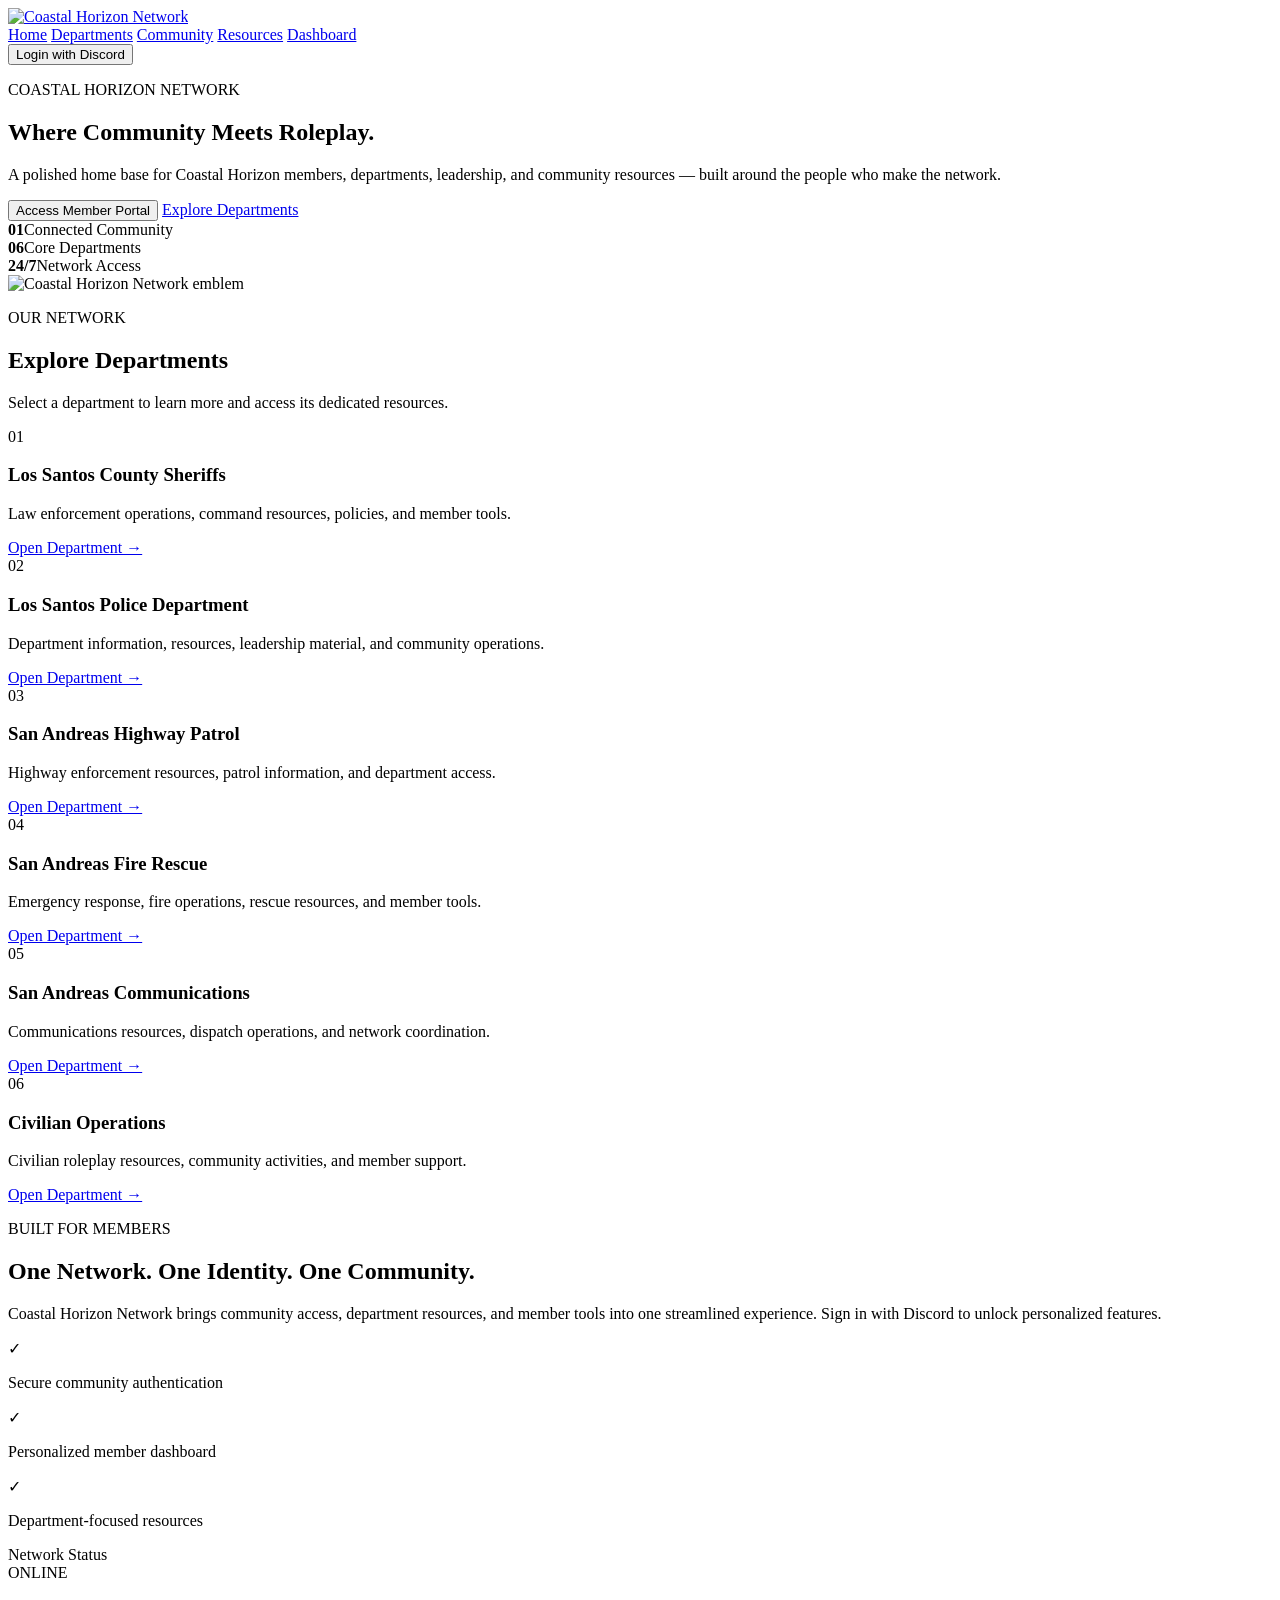
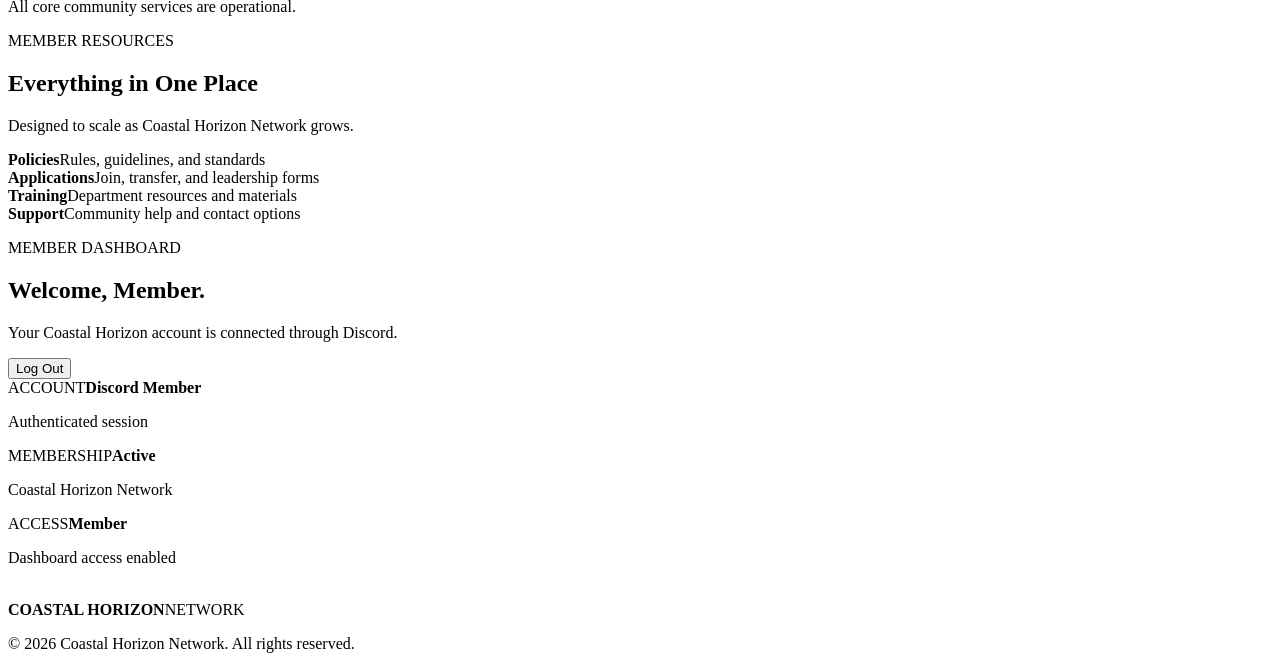
==== index.html @ 21c37d65 "Create Coastal Horizon Network homepage" ====
<!doctype html>
<html lang="en">
<head>
  <meta charset="UTF-8" />
  <meta name="viewport" content="width=device-width, initial-scale=1.0" />
  <title>Coastal Horizon Network</title>
  <meta name="description" content="Coastal Horizon Network — a modern hub for our community, departments, resources, and members." />
  <link rel="stylesheet" href="styles.css" />
</head>
<body>
  <div id="app">
    <header class="site-header">
      <a class="brand" href="#home" aria-label="Coastal Horizon Network home">
        <img src="assets/watermark.png" alt="Coastal Horizon Network" class="brand-logo" />
      </a>
      <nav class="nav" aria-label="Primary navigation">
        <a href="#home">Home</a>
        <a href="#departments">Departments</a>
        <a href="#community">Community</a>
        <a href="#resources">Resources</a>
        <a href="#dashboard" id="dashboardLink" class="hidden">Dashboard</a>
      </nav>
      <button class="login-btn" id="loginButton">Login with Discord</button>
    </header>

    <main>
      <section id="home" class="hero">
        <div class="hero-glow glow-one"></div>
        <div class="hero-glow glow-two"></div>
        <div class="hero-content">
          <p class="eyebrow">COASTAL HORIZON NETWORK</p>
          <h1>Where Community Meets <span>Roleplay.</span></h1>
          <p class="hero-copy">A polished home base for Coastal Horizon members, departments, leadership, and community resources — built around the people who make the network.</p>
          <div class="hero-actions">
            <button class="primary" id="heroLogin">Access Member Portal</button>
            <a class="secondary" href="#departments">Explore Departments</a>
          </div>
          <div class="hero-stats">
            <div><strong>01</strong><span>Connected Community</span></div>
            <div><strong>06</strong><span>Core Departments</span></div>
            <div><strong>24/7</strong><span>Network Access</span></div>
          </div>
        </div>
        <div class="hero-mark">
          <img src="assets/logo.png" alt="Coastal Horizon Network emblem" />
        </div>
      </section>

      <section id="departments" class="section">
        <div class="section-heading"><div><p class="eyebrow">OUR NETWORK</p><h2>Explore Departments</h2></div><p>Select a department to learn more and access its dedicated resources.</p></div>
        <div class="card-grid">
          <article class="feature-card"><span class="card-number">01</span><h3>Los Santos County Sheriffs</h3><p>Law enforcement operations, command resources, policies, and member tools.</p><a href="#dashboard">Open Department →</a></article>
          <article class="feature-card"><span class="card-number">02</span><h3>Los Santos Police Department</h3><p>Department information, resources, leadership material, and community operations.</p><a href="#dashboard">Open Department →</a></article>
          <article class="feature-card"><span class="card-number">03</span><h3>San Andreas Highway Patrol</h3><p>Highway enforcement resources, patrol information, and department access.</p><a href="#dashboard">Open Department →</a></article>
          <article class="feature-card"><span class="card-number">04</span><h3>San Andreas Fire Rescue</h3><p>Emergency response, fire operations, rescue resources, and member tools.</p><a href="#dashboard">Open Department →</a></article>
          <article class="feature-card"><span class="card-number">05</span><h3>San Andreas Communications</h3><p>Communications resources, dispatch operations, and network coordination.</p><a href="#dashboard">Open Department →</a></article>
          <article class="feature-card"><span class="card-number">06</span><h3>Civilian Operations</h3><p>Civilian roleplay resources, community activities, and member support.</p><a href="#dashboard">Open Department →</a></article>
        </div>
      </section>

      <section id="community" class="split-section">
        <div class="split-copy"><p class="eyebrow">BUILT FOR MEMBERS</p><h2>One Network. One Identity. One Community.</h2><p>Coastal Horizon Network brings community access, department resources, and member tools into one streamlined experience. Sign in with Discord to unlock personalized features.</p><div class="check-row"><span>✓</span><p>Secure community authentication</p></div><div class="check-row"><span>✓</span><p>Personalized member dashboard</p></div><div class="check-row"><span>✓</span><p>Department-focused resources</p></div></div>
        <div class="glass-panel"><div class="panel-top"><span class="status-dot"></span> Network Status</div><div class="status-value">ONLINE</div><p>All core community services are operational.</p><div class="mini-bars"><i></i><i></i><i></i><i></i><i></i></div></div>
      </section>

      <section id="resources" class="section compact-section">
        <div class="section-heading"><div><p class="eyebrow">MEMBER RESOURCES</p><h2>Everything in One Place</h2></div><p>Designed to scale as Coastal Horizon Network grows.</p></div>
        <div class="resource-grid"><div class="resource"><strong>Policies</strong><span>Rules, guidelines, and standards</span></div><div class="resource"><strong>Applications</strong><span>Join, transfer, and leadership forms</span></div><div class="resource"><strong>Training</strong><span>Department resources and materials</span></div><div class="resource"><strong>Support</strong><span>Community help and contact options</span></div></div>
      </section>

      <section id="dashboard" class="dashboard-section hidden">
        <div class="dashboard-shell"><div><p class="eyebrow">MEMBER DASHBOARD</p><h2>Welcome, <span id="memberName">Member</span>.</h2><p>Your Coastal Horizon account is connected through Discord.</p></div><button class="secondary" id="logoutButton">Log Out</button></div>
        <div class="dashboard-grid"><div class="dash-card"><span>ACCOUNT</span><strong id="memberTag">Discord Member</strong><p>Authenticated session</p></div><div class="dash-card"><span>MEMBERSHIP</span><strong>Active</strong><p>Coastal Horizon Network</p></div><div class="dash-card"><span>ACCESS</span><strong>Member</strong><p>Dashboard access enabled</p></div></div>
      </section>
    </main>

    <footer><div class="footer-brand"><img src="assets/logo.png" alt=""/><div><strong>COASTAL HORIZON</strong><span>NETWORK</span></div></div><p>© 2026 Coastal Horizon Network. All rights reserved.</p></footer>
  </div>
  <script src="app.js"></script>
</body>
</html>
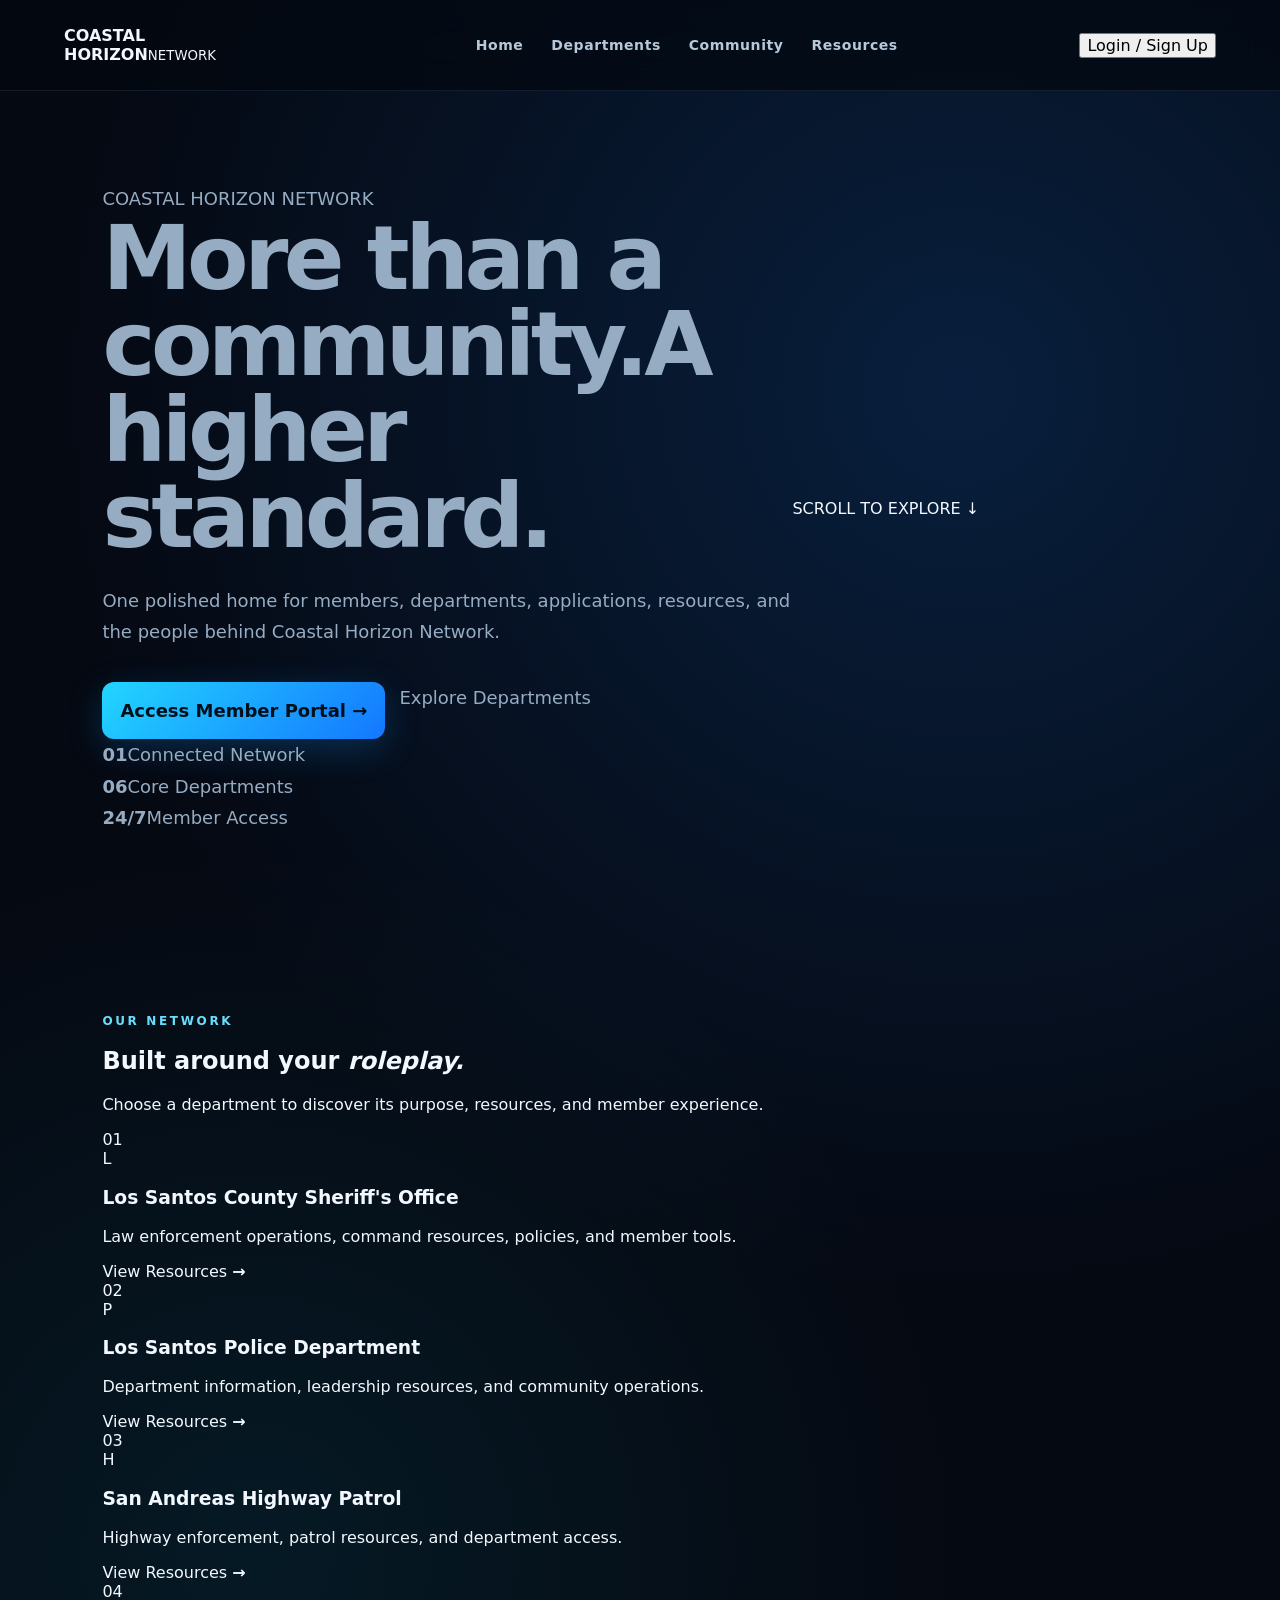
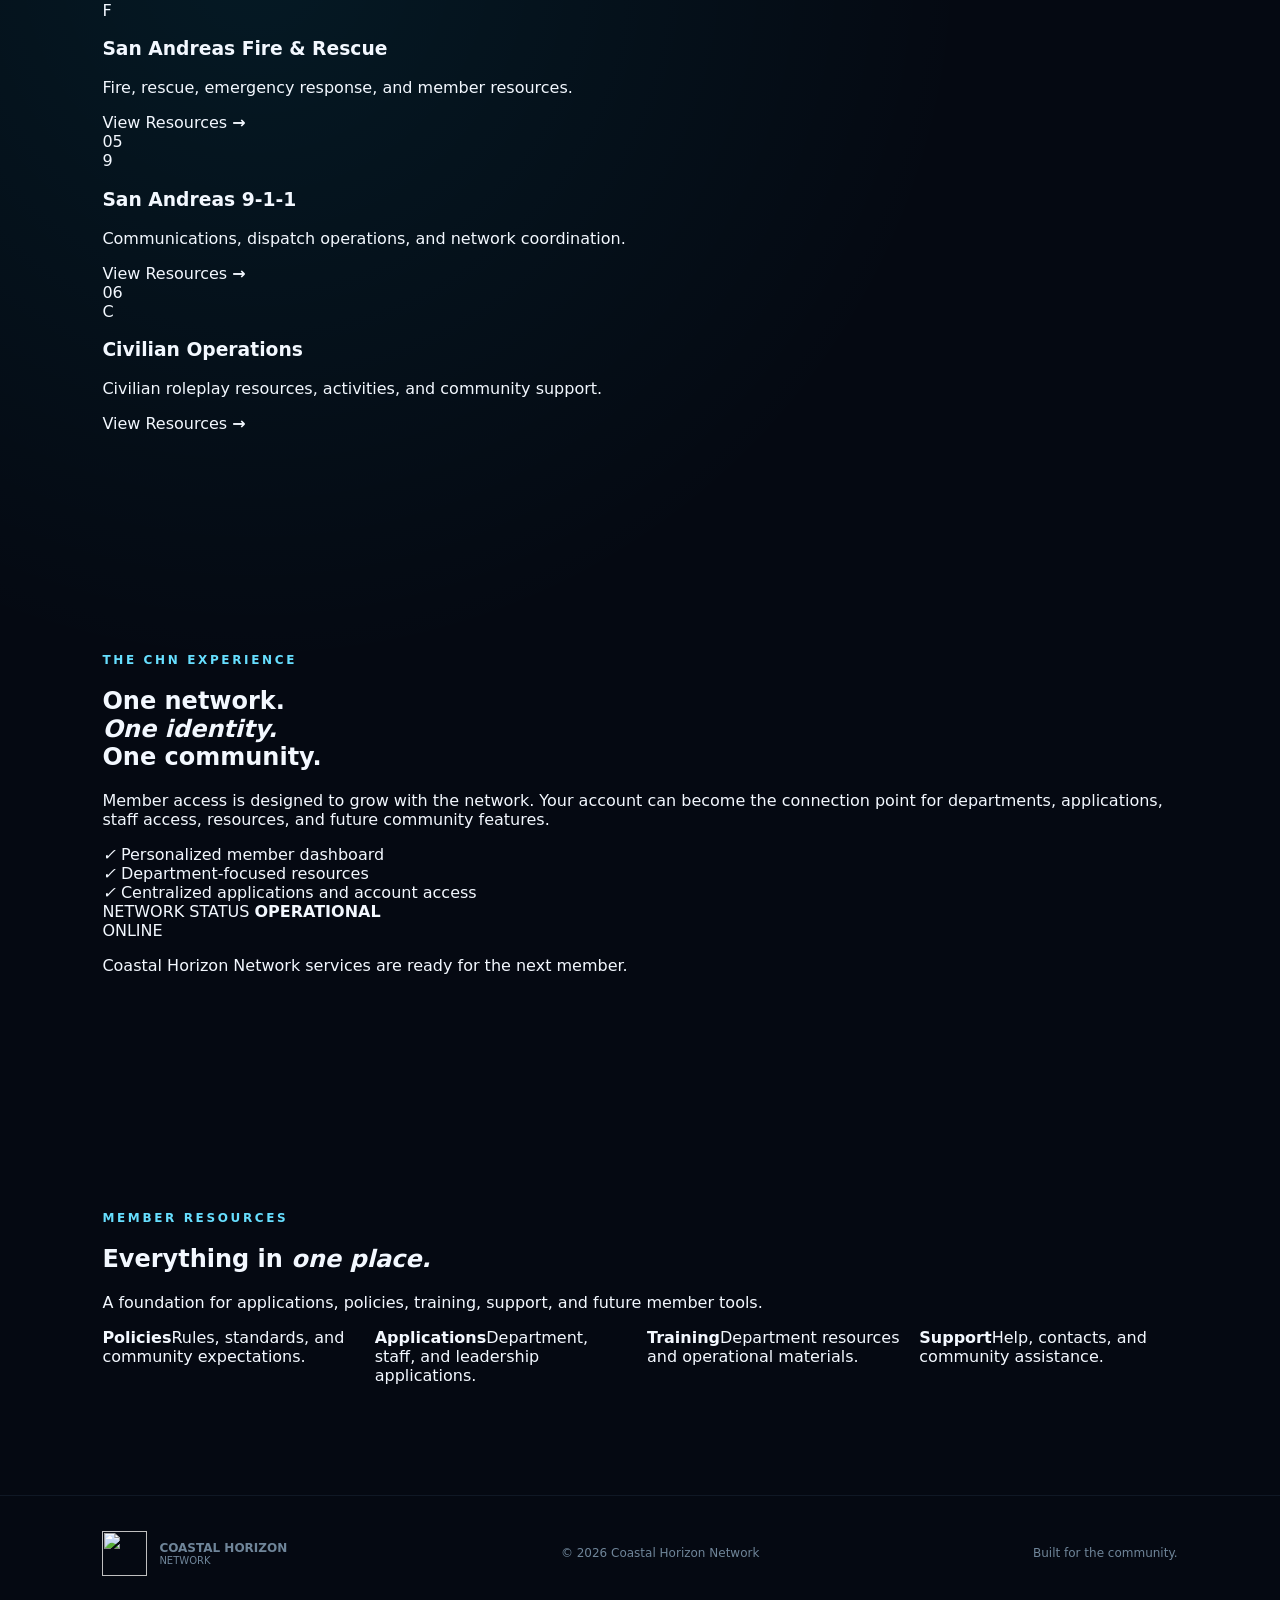
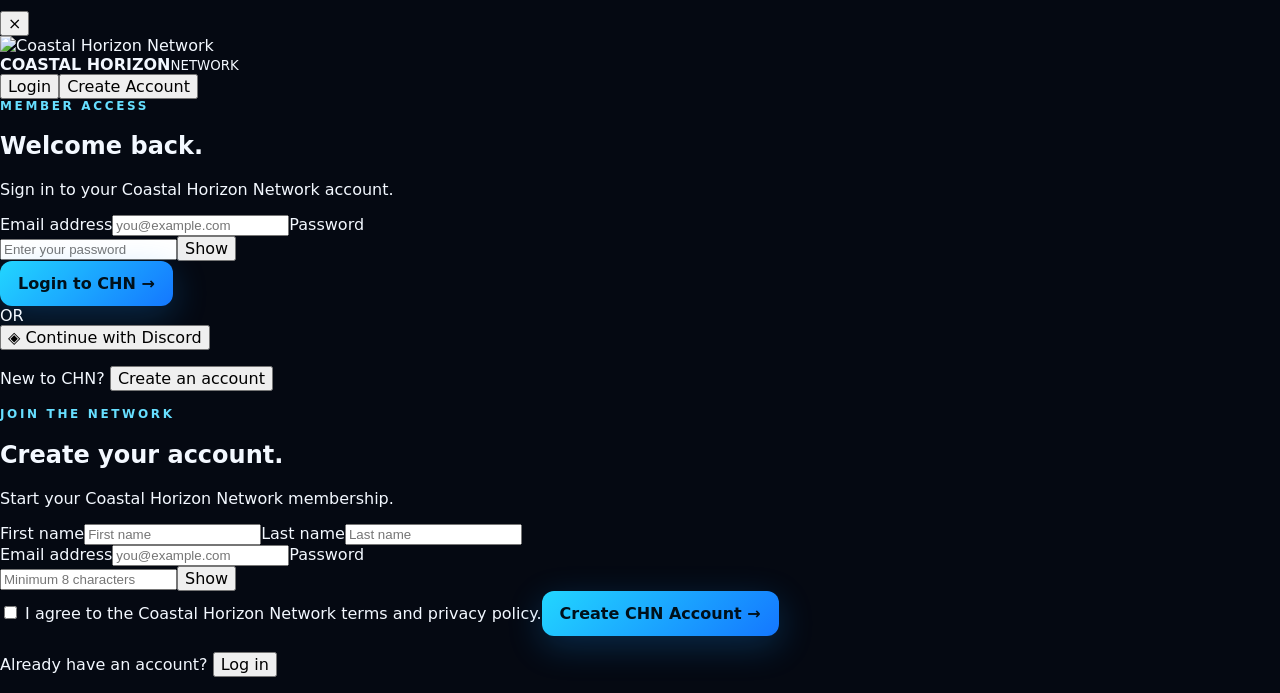
==== commit 25d3eea2: "Build custom CHN homepage and authentication UI" ====
--- a/index.html
+++ b/index.html
@@ -3,79 +3,36 @@
 <head>
   <meta charset="UTF-8" />
   <meta name="viewport" content="width=device-width, initial-scale=1.0" />
+  <meta name="theme-color" content="#06111f" />
+  <meta name="description" content="Coastal Horizon Network — community portal, departments, resources and member access." />
   <title>Coastal Horizon Network</title>
-  <meta name="description" content="Coastal Horizon Network — a modern hub for our community, departments, resources, and members." />
+  <link rel="icon" href="assets/logo.webp" type="image/webp" />
   <link rel="stylesheet" href="styles.css" />
 </head>
 <body>
-  <div id="app">
-    <header class="site-header">
-      <a class="brand" href="#home" aria-label="Coastal Horizon Network home">
-        <img src="assets/watermark.png" alt="Coastal Horizon Network" class="brand-logo" />
-      </a>
-      <nav class="nav" aria-label="Primary navigation">
-        <a href="#home">Home</a>
-        <a href="#departments">Departments</a>
-        <a href="#community">Community</a>
-        <a href="#resources">Resources</a>
-        <a href="#dashboard" id="dashboardLink" class="hidden">Dashboard</a>
-      </nav>
-      <button class="login-btn" id="loginButton">Login with Discord</button>
-    </header>
-
-    <main>
-      <section id="home" class="hero">
-        <div class="hero-glow glow-one"></div>
-        <div class="hero-glow glow-two"></div>
-        <div class="hero-content">
-          <p class="eyebrow">COASTAL HORIZON NETWORK</p>
-          <h1>Where Community Meets <span>Roleplay.</span></h1>
-          <p class="hero-copy">A polished home base for Coastal Horizon members, departments, leadership, and community resources — built around the people who make the network.</p>
-          <div class="hero-actions">
-            <button class="primary" id="heroLogin">Access Member Portal</button>
-            <a class="secondary" href="#departments">Explore Departments</a>
-          </div>
-          <div class="hero-stats">
-            <div><strong>01</strong><span>Connected Community</span></div>
-            <div><strong>06</strong><span>Core Departments</span></div>
-            <div><strong>24/7</strong><span>Network Access</span></div>
-          </div>
-        </div>
-        <div class="hero-mark">
-          <img src="assets/logo.png" alt="Coastal Horizon Network emblem" />
-        </div>
-      </section>
-
-      <section id="departments" class="section">
-        <div class="section-heading"><div><p class="eyebrow">OUR NETWORK</p><h2>Explore Departments</h2></div><p>Select a department to learn more and access its dedicated resources.</p></div>
-        <div class="card-grid">
-          <article class="feature-card"><span class="card-number">01</span><h3>Los Santos County Sheriffs</h3><p>Law enforcement operations, command resources, policies, and member tools.</p><a href="#dashboard">Open Department →</a></article>
-          <article class="feature-card"><span class="card-number">02</span><h3>Los Santos Police Department</h3><p>Department information, resources, leadership material, and community operations.</p><a href="#dashboard">Open Department →</a></article>
-          <article class="feature-card"><span class="card-number">03</span><h3>San Andreas Highway Patrol</h3><p>Highway enforcement resources, patrol information, and department access.</p><a href="#dashboard">Open Department →</a></article>
-          <article class="feature-card"><span class="card-number">04</span><h3>San Andreas Fire Rescue</h3><p>Emergency response, fire operations, rescue resources, and member tools.</p><a href="#dashboard">Open Department →</a></article>
-          <article class="feature-card"><span class="card-number">05</span><h3>San Andreas Communications</h3><p>Communications resources, dispatch operations, and network coordination.</p><a href="#dashboard">Open Department →</a></article>
-          <article class="feature-card"><span class="card-number">06</span><h3>Civilian Operations</h3><p>Civilian roleplay resources, community activities, and member support.</p><a href="#dashboard">Open Department →</a></article>
-        </div>
-      </section>
-
-      <section id="community" class="split-section">
-        <div class="split-copy"><p class="eyebrow">BUILT FOR MEMBERS</p><h2>One Network. One Identity. One Community.</h2><p>Coastal Horizon Network brings community access, department resources, and member tools into one streamlined experience. Sign in with Discord to unlock personalized features.</p><div class="check-row"><span>✓</span><p>Secure community authentication</p></div><div class="check-row"><span>✓</span><p>Personalized member dashboard</p></div><div class="check-row"><span>✓</span><p>Department-focused resources</p></div></div>
-        <div class="glass-panel"><div class="panel-top"><span class="status-dot"></span> Network Status</div><div class="status-value">ONLINE</div><p>All core community services are operational.</p><div class="mini-bars"><i></i><i></i><i></i><i></i><i></i></div></div>
-      </section>
-
-      <section id="resources" class="section compact-section">
-        <div class="section-heading"><div><p class="eyebrow">MEMBER RESOURCES</p><h2>Everything in One Place</h2></div><p>Designed to scale as Coastal Horizon Network grows.</p></div>
-        <div class="resource-grid"><div class="resource"><strong>Policies</strong><span>Rules, guidelines, and standards</span></div><div class="resource"><strong>Applications</strong><span>Join, transfer, and leadership forms</span></div><div class="resource"><strong>Training</strong><span>Department resources and materials</span></div><div class="resource"><strong>Support</strong><span>Community help and contact options</span></div></div>
-      </section>
-
-      <section id="dashboard" class="dashboard-section hidden">
-        <div class="dashboard-shell"><div><p class="eyebrow">MEMBER DASHBOARD</p><h2>Welcome, <span id="memberName">Member</span>.</h2><p>Your Coastal Horizon account is connected through Discord.</p></div><button class="secondary" id="logoutButton">Log Out</button></div>
-        <div class="dashboard-grid"><div class="dash-card"><span>ACCOUNT</span><strong id="memberTag">Discord Member</strong><p>Authenticated session</p></div><div class="dash-card"><span>MEMBERSHIP</span><strong>Active</strong><p>Coastal Horizon Network</p></div><div class="dash-card"><span>ACCESS</span><strong>Member</strong><p>Dashboard access enabled</p></div></div>
-      </section>
-    </main>
-
-    <footer><div class="footer-brand"><img src="assets/logo.png" alt=""/><div><strong>COASTAL HORIZON</strong><span>NETWORK</span></div></div><p>© 2026 Coastal Horizon Network. All rights reserved.</p></footer>
-  </div>
-  <script src="app.js"></script>
+  <div class="ambient ambient-a"></div><div class="ambient ambient-b"></div>
+  <header class="site-header">
+    <a class="brand" href="#home" aria-label="Coastal Horizon Network"><img src="assets/logo.webp" alt="" /><span><b>COASTAL HORIZON</b><small>NETWORK</small></span></a>
+    <nav class="nav" aria-label="Primary"><a href="#home">Home</a><a href="#departments">Departments</a><a href="#community">Community</a><a href="#resources">Resources</a></nav>
+    <button class="nav-login" data-open-auth>Login / Sign Up</button>
+  </header>
+  <main>
+    <section id="home" class="hero"><div class="hero-copy"><div class="kicker"><span></span> COASTAL HORIZON NETWORK</div><h1>More than a community.<strong>A higher standard.</strong></h1><p>One polished home for members, departments, applications, resources, and the people behind Coastal Horizon Network.</p><div class="hero-actions"><button class="primary" data-open-auth>Access Member Portal <span>→</span></button><a class="ghost" href="#departments">Explore Departments</a></div><div class="metrics"><div><b>01</b><span>Connected Network</span></div><div><b>06</b><span>Core Departments</span></div><div><b>24/7</b><span>Member Access</span></div></div></div><div class="hero-art" aria-hidden="true"><div class="ring ring-1"></div><div class="ring ring-2"></div><img src="assets/logo.webp" alt="" /></div><div class="scroll-cue">SCROLL TO EXPLORE <span>↓</span></div></section>
+    <section id="departments" class="section"><div class="section-head"><div><p class="eyebrow">OUR NETWORK</p><h2>Built around your <em>roleplay.</em></h2></div><p>Choose a department to discover its purpose, resources, and member experience.</p></div><div class="dept-grid">
+      <article class="dept-card"><span>01</span><div class="dept-icon">L</div><h3>Los Santos County Sheriff's Office</h3><p>Law enforcement operations, command resources, policies, and member tools.</p><a href="#resources">View Resources <b>→</b></a></article>
+      <article class="dept-card"><span>02</span><div class="dept-icon">P</div><h3>Los Santos Police Department</h3><p>Department information, leadership resources, and community operations.</p><a href="#resources">View Resources <b>→</b></a></article>
+      <article class="dept-card"><span>03</span><div class="dept-icon">H</div><h3>San Andreas Highway Patrol</h3><p>Highway enforcement, patrol resources, and department access.</p><a href="#resources">View Resources <b>→</b></a></article>
+      <article class="dept-card"><span>04</span><div class="dept-icon">F</div><h3>San Andreas Fire &amp; Rescue</h3><p>Fire, rescue, emergency response, and member resources.</p><a href="#resources">View Resources <b>→</b></a></article>
+      <article class="dept-card"><span>05</span><div class="dept-icon">9</div><h3>San Andreas 9-1-1</h3><p>Communications, dispatch operations, and network coordination.</p><a href="#resources">View Resources <b>→</b></a></article>
+      <article class="dept-card"><span>06</span><div class="dept-icon">C</div><h3>Civilian Operations</h3><p>Civilian roleplay resources, activities, and community support.</p><a href="#resources">View Resources <b>→</b></a></article>
+    </div></section>
+    <section id="community" class="community section"><div class="community-panel"><div class="community-copy"><p class="eyebrow">THE CHN EXPERIENCE</p><h2>One network.<br /><em>One identity.</em><br />One community.</h2><p>Member access is designed to grow with the network. Your account can become the connection point for departments, applications, staff access, resources, and future community features.</p><div class="ticks"><div><i>✓</i> Personalized member dashboard</div><div><i>✓</i> Department-focused resources</div><div><i>✓</i> Centralized applications and account access</div></div></div><div class="status-card"><div class="status-top"><span class="online"></span> NETWORK STATUS <b>OPERATIONAL</b></div><div class="status-number">ONLINE</div><p>Coastal Horizon Network services are ready for the next member.</p><div class="signal"><i></i><i></i><i></i><i></i><i></i></div></div></div></section>
+    <section id="resources" class="section resources"><div class="section-head"><div><p class="eyebrow">MEMBER RESOURCES</p><h2>Everything in <em>one place.</em></h2></div><p>A foundation for applications, policies, training, support, and future member tools.</p></div><div class="resource-grid"><div><b>Policies</b><span>Rules, standards, and community expectations.</span></div><div><b>Applications</b><span>Department, staff, and leadership applications.</span></div><div><b>Training</b><span>Department resources and operational materials.</span></div><div><b>Support</b><span>Help, contacts, and community assistance.</span></div></div></section>
+  </main>
+  <footer><div class="footer-brand"><img src="assets/logo.webp" alt="" /><div><b>COASTAL HORIZON</b><small>NETWORK</small></div></div><span>© 2026 Coastal Horizon Network</span><span>Built for the community.</span></footer>
+  <div class="modal" id="authModal" aria-hidden="true"><div class="modal-backdrop" data-close-auth></div><section class="auth-shell" role="dialog" aria-modal="true" aria-labelledby="authTitle"><button class="close" data-close-auth aria-label="Close">×</button><div class="auth-brand"><img src="assets/logo.webp" alt="Coastal Horizon Network" /><div><b>COASTAL HORIZON</b><small>NETWORK</small></div></div><div class="auth-tabs"><button class="active" data-tab="login">Login</button><button data-tab="signup">Create Account</button></div>
+    <div class="auth-form active" data-panel="login"><p class="eyebrow">MEMBER ACCESS</p><h2 id="authTitle">Welcome back.</h2><p class="auth-sub">Sign in to your Coastal Horizon Network account.</p><form id="loginForm"><label>Email address<input id="loginEmail" type="email" autocomplete="email" required placeholder="you@example.com" /></label><label>Password<div class="password"><input id="loginPassword" type="password" autocomplete="current-password" required placeholder="Enter your password" /><button type="button" data-toggle-password="loginPassword">Show</button></div></label><button class="primary wide" type="submit">Login to CHN <span>→</span></button></form><div class="divider"><span>OR</span></div><button class="discord wide" id="discordLogin" type="button"><span>◈</span> Continue with Discord</button><p class="auth-note">New to CHN? <button data-tab="signup">Create an account</button></p></div>
+    <div class="auth-form" data-panel="signup"><p class="eyebrow">JOIN THE NETWORK</p><h2>Create your account.</h2><p class="auth-sub">Start your Coastal Horizon Network membership.</p><form id="signupForm"><div class="two"><label>First name<input id="firstName" type="text" autocomplete="given-name" required placeholder="First name" /></label><label>Last name<input id="lastName" type="text" autocomplete="family-name" required placeholder="Last name" /></label></div><label>Email address<input id="signupEmail" type="email" autocomplete="email" required placeholder="you@example.com" /></label><label>Password<div class="password"><input id="signupPassword" type="password" autocomplete="new-password" minlength="8" required placeholder="Minimum 8 characters" /><button type="button" data-toggle-password="signupPassword">Show</button></div></label><label class="agree"><input id="agree" type="checkbox" required /> <span>I agree to the Coastal Horizon Network terms and privacy policy.</span></label><button class="primary wide" type="submit">Create CHN Account <span>→</span></button></form><p class="auth-note">Already have an account? <button data-tab="login">Log in</button></p></div><div class="auth-status" id="authStatus" role="status"></div></section></div>
+  <script src="config.js"></script><script src="app.js"></script>
 </body>
 </html>
--- a/styles.css
+++ b/styles.css
@@ -0,0 +1 @@
+:root{--bg:#050912;--bg2:#081321;--panel:rgba(10,24,40,.72);--line:rgba(92,179,255,.2);--cyan:#22d6ff;--blue:#1477ff;--text:#f3f8ff;--muted:#96acc2;--shadow:0 30px 80px rgba(0,0,0,.35)}*{box-sizing:border-box}html{scroll-behavior:smooth}body{margin:0;font-family:Inter,ui-sans-serif,system-ui,-apple-system,BlinkMacSystemFont,"Segoe UI",sans-serif;background:radial-gradient(circle at 75% 10%,rgba(22,130,255,.18),transparent 25%),radial-gradient(circle at 20% 40%,rgba(0,220,255,.08),transparent 28%),var(--bg);color:var(--text)}a{text-decoration:none;color:inherit}button{font:inherit}.site-header{position:sticky;top:0;z-index:20;display:flex;align-items:center;justify-content:space-between;gap:24px;padding:14px 5vw;background:rgba(3,9,17,.74);border-bottom:1px solid rgba(139,205,255,.1);backdrop-filter:blur(18px)}.brand{width:230px;height:62px;display:flex;align-items:center}.brand-logo{width:100%;height:100%;object-fit:contain;object-position:left center}.nav{display:flex;gap:28px;align-items:center}.nav a{color:#b6c9db;font-size:14px;font-weight:700;letter-spacing:.04em}.nav a:hover{color:#fff}.login-btn,.primary{border:0;border-radius:12px;padding:13px 18px;background:linear-gradient(135deg,var(--cyan),var(--blue));color:#00101a;font-weight:900;box-shadow:0 10px 35px rgba(20,150,255,.24);cursor:pointer}.hero{position:relative;min-height:790px;padding:92px 8vw 70px;display:flex;align-items:center;overflow:hidden}.hero-content{position:relative;z-index:2;max-width:790px}.eyebrow{margin:0 0 14px;color:#67dfff;font-size:12px;font-weight:900;letter-spacing:.22em}.hero h1{font-size:clamp(52px,7vw,92px);line-height:.96;margin:0 0 26px;letter-spacing:-.05em}.hero h1 span,.section h2 span{color:var(--cyan);text-shadow:0 0 30px rgba(34,214,255,.25)}.hero-copy{max-width:690px;color:var(--muted);font-size:18px;line-height:1.75}.hero-actions{display:flex;gap:14px;margin-top:34px;flex-wrap:wrap}.secondary{border:1px solid rgba(111,190,255,.28);background:rgba(255,255,255,.04);color:#d8ebfb;border-radius:12px;padding:13px 18px;font-weight:800;cursor:pointer}.hero-stats{display:flex;gap:42px;margin-top:58px;flex-wrap:wrap}.hero-stats div{display:flex;flex-direction:column;gap:5px}.hero-stats strong{font-size:28px}.hero-stats span{font-size:11px;color:#8198ad;text-transform:uppercase;letter-spacing:.12em}.hero-mark{position:absolute;right:3vw;top:85px;width:min(52vw,720px);opacity:.78;filter:drop-shadow(0 25px 55px rgba(0,175,255,.2))}.hero-mark img{width:100%;height:auto}.hero-glow{position:absolute;border-radius:999px;filter:blur(40px);pointer-events:none}.glow-one{width:320px;height:320px;right:12%;top:18%;background:rgba(0,208,255,.12)}.glow-two{width:280px;height:280px;left:0;bottom:0;background:rgba(25,85,255,.08)}.section,.split-section{padding:110px 8vw}.section-heading{display:flex;justify-content:space-between;align-items:end;gap:50px;margin-bottom:40px}.section-heading h2,.split-copy h2,.dashboard-shell h2{font-size:clamp(36px,5vw,60px);letter-spacing:-.04em;margin:0}.section-heading>p{max-width:420px;color:var(--muted);line-height:1.65}.card-grid{display:grid;grid-template-columns:repeat(3,1fr);gap:18px}.feature-card{position:relative;padding:30px;min-height:245px;background:linear-gradient(145deg,rgba(17,39,61,.72),rgba(5,16,28,.8));border:1px solid var(--line);border-radius:22px;box-shadow:var(--shadow);overflow:hidden}.feature-card:after{content:"";position:absolute;inset:auto -20% -55% 35%;height:180px;background:radial-gradient(circle,rgba(25,178,255,.18),transparent 65%)}.card-number{color:#5a6e81;font-weight:900;font-size:13px}.feature-card h3{font-size:24px;line-height:1.15;margin:40px 0 12px}.feature-card p{color:var(--muted);line-height:1.55;margin:0 0 20px}.feature-card a{color:#78dfff;font-weight:900;font-size:14px}.split-section{display:grid;grid-template-columns:1.2fr .8fr;gap:80px;align-items:center;background:linear-gradient(180deg,transparent,rgba(9,28,47,.28),transparent)}.split-copy>p{color:var(--muted);font-size:17px;line-height:1.75;max-width:700px}.check-row{display:flex;align-items:center;gap:12px;color:#cedfee}.check-row span{display:grid;place-items:center;width:24px;height:24px;border-radius:50%;background:rgba(34,214,255,.12);color:#6fe7ff}.glass-panel{padding:38px;border-radius:28px;background:linear-gradient(145deg,rgba(24,47,72,.8),rgba(5,15,25,.72));border:1px solid var(--line);box-shadow:var(--shadow)}.panel-top{display:flex;gap:10px;align-items:center;color:#8da5b9;text-transform:uppercase;letter-spacing:.14em;font-size:11px}.status-dot{width:9px;height:9px;border-radius:50%;background:#55f0a4;box-shadow:0 0 16px rgba(85,240,164,.9)}.status-value{font-size:58px;font-weight:1000;margin:30px 0 5px}.glass-panel p{color:var(--muted)}.mini-bars{display:flex;gap:6px;margin-top:28px}.mini-bars i{display:block;height:6px;flex:1;border-radius:5px;background:linear-gradient(90deg,var(--cyan),var(--blue));opacity:.75}.compact-section{padding-top:40px}.resource-grid{display:grid;grid-template-columns:repeat(4,1fr);gap:14px}.resource{padding:22px;background:rgba(255,255,255,.03);border:1px solid rgba(143,197,240,.11);border-radius:16px}.resource strong{display:block;font-size:18px;margin-bottom:7px}.resource span{color:#7f96aa;font-size:13px}.dashboard-section{padding:110px 8vw;background:linear-gradient(180deg,rgba(13,48,78,.16),rgba(13,48,78,.03))}.dashboard-shell{display:flex;justify-content:space-between;align-items:end;gap:30px;padding-bottom:38px;border-bottom:1px solid var(--line)}.dashboard-grid{display:grid;grid-template-columns:repeat(3,1fr);gap:16px;margin-top:30px}.dash-card{padding:26px;border-radius:18px;background:rgba(4,15,27,.65);border:1px solid var(--line)}.dash-card span{display:block;font-size:10px;letter-spacing:.16em;color:#7490a7;font-weight:800}.dash-card strong{display:block;font-size:24px;margin:12px 0 4px}.dash-card p{margin:0;color:var(--muted);font-size:13px}.hidden{display:none!important}footer{padding:35px 8vw;border-top:1px solid rgba(139,205,255,.08);display:flex;justify-content:space-between;align-items:center;gap:25px;color:#6f8599;font-size:12px}.footer-brand{display:flex;align-items:center;gap:12px}.footer-brand img{width:45px;height:45px;object-fit:contain}.footer-brand div{display:flex;flex-direction:column}.footer-brand strong{color:#e4f2fd;font-size:12px;letter-spacing:.1em}.footer-brand span{color:#5aaee2;font-size:10px;letter-spacing:.3em;margin-top:2px}@media(max-width:1000px){.nav{gap:15px}.brand{width:185px}.hero{padding-top:70px}.hero-mark{width:55vw;opacity:.35}.card-grid{grid-template-columns:repeat(2,1fr)}.split-section{grid-template-columns:1fr}.resource-grid,.dashboard-grid{grid-template-columns:repeat(2,1fr)}}@media(max-width:700px){.site-header{padding:12px 4vw}.brand{width:160px;height:50px}.nav{display:none}.login-btn{padding:11px 13px;font-size:12px}.hero,.section,.split-section,.dashboard-section{padding-left:5vw;padding-right:5vw}.hero{min-height:720px}.hero-mark{width:95vw;right:-20vw;top:95px;opacity:.22}.hero h1{font-size:54px}.hero-copy{font-size:16px}.section-heading,.dashboard-shell{align-items:flex-start;flex-direction:column}.card-grid,.resource-grid,.dashboard-grid{grid-template-columns:1fr}.feature-card{min-height:auto}footer{padding:28px 5vw;flex-direction:column;align-items:flex-start}}
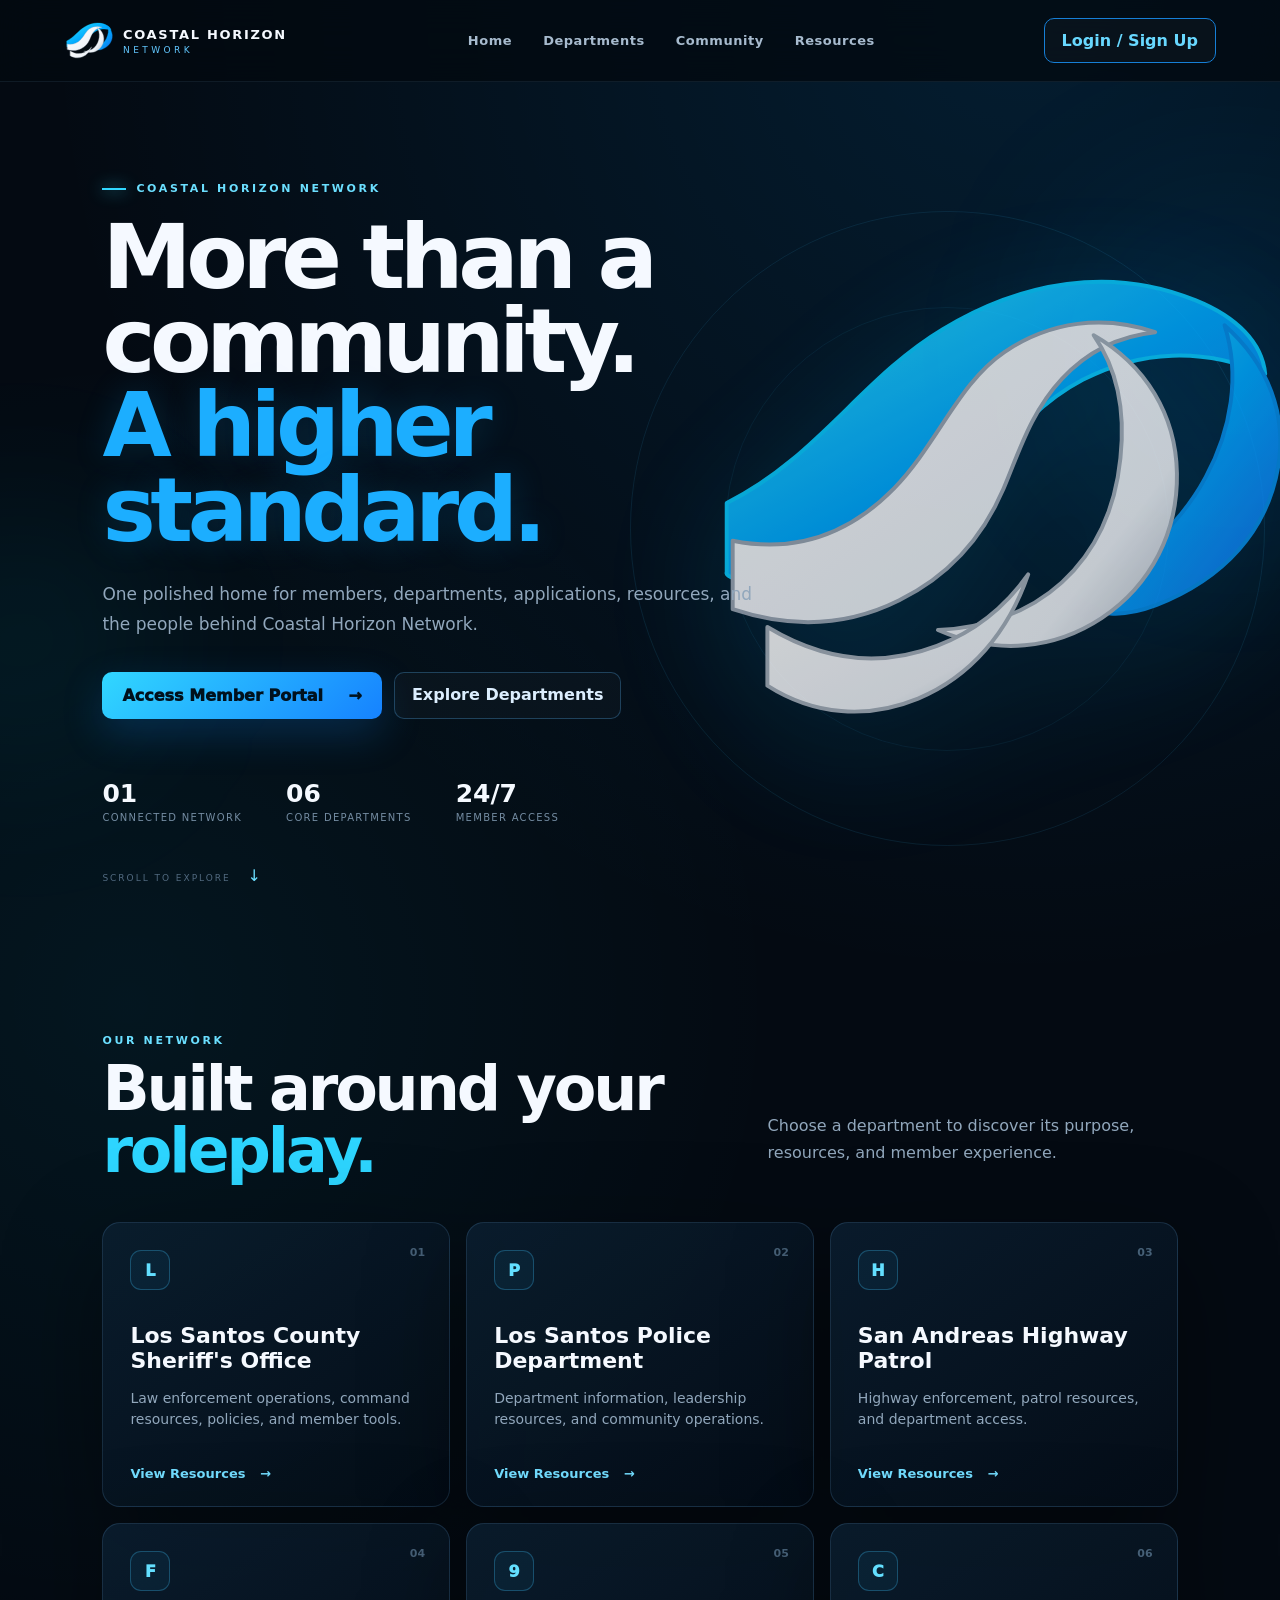
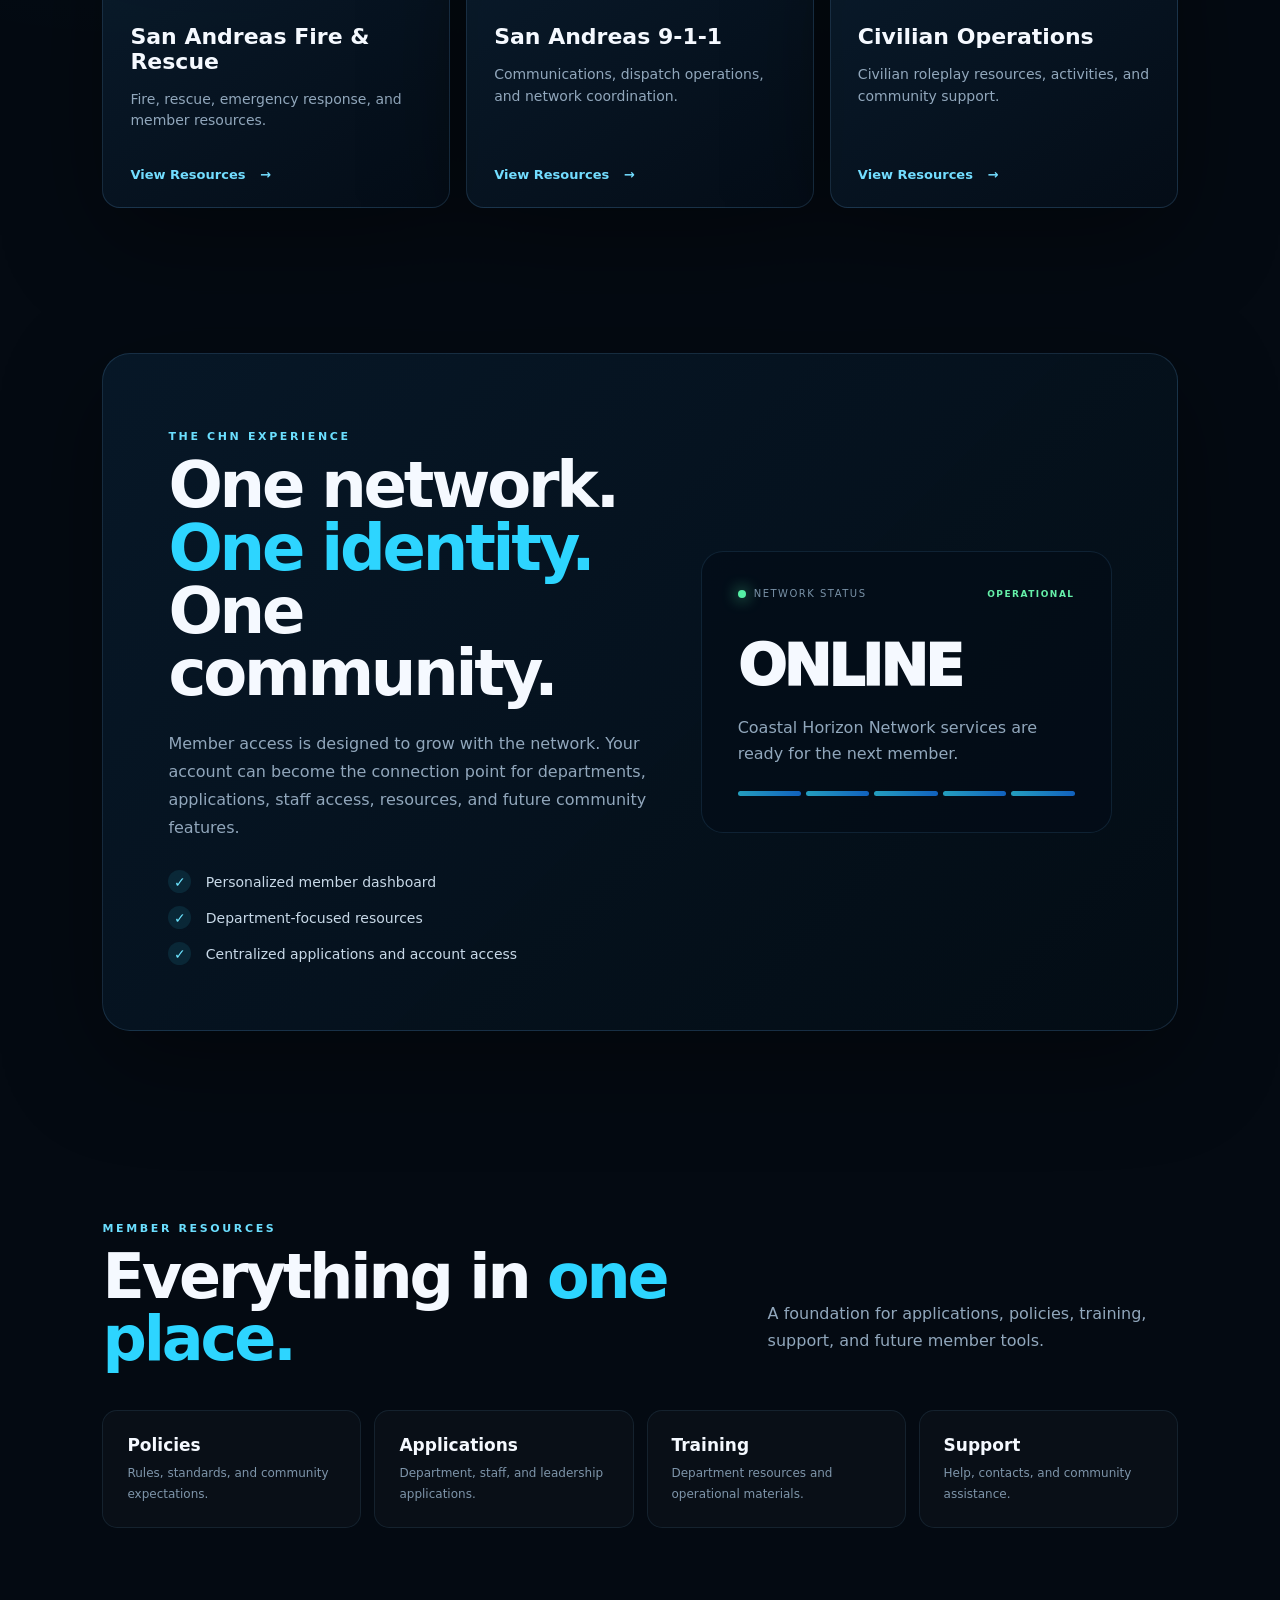
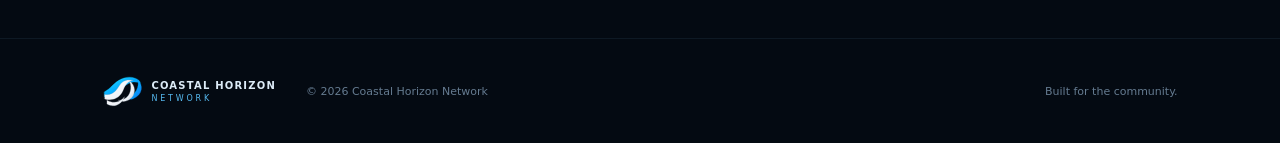
==== commit 8da0360d: "Use CHN vector logo throughout site" ====
--- a/index.html
+++ b/index.html
@@ -6,18 +6,18 @@
   <meta name="theme-color" content="#06111f" />
   <meta name="description" content="Coastal Horizon Network — community portal, departments, resources and member access." />
   <title>Coastal Horizon Network</title>
-  <link rel="icon" href="assets/logo.webp" type="image/webp" />
+  <link rel="icon" href="assets/logo.svg" type="image/svg+xml" />
   <link rel="stylesheet" href="styles.css" />
 </head>
 <body>
   <div class="ambient ambient-a"></div><div class="ambient ambient-b"></div>
   <header class="site-header">
-    <a class="brand" href="#home" aria-label="Coastal Horizon Network"><img src="assets/logo.webp" alt="" /><span><b>COASTAL HORIZON</b><small>NETWORK</small></span></a>
+    <a class="brand" href="#home" aria-label="Coastal Horizon Network"><img src="assets/logo.svg" alt="" /><span><b>COASTAL HORIZON</b><small>NETWORK</small></span></a>
     <nav class="nav" aria-label="Primary"><a href="#home">Home</a><a href="#departments">Departments</a><a href="#community">Community</a><a href="#resources">Resources</a></nav>
     <button class="nav-login" data-open-auth>Login / Sign Up</button>
   </header>
   <main>
-    <section id="home" class="hero"><div class="hero-copy"><div class="kicker"><span></span> COASTAL HORIZON NETWORK</div><h1>More than a community.<strong>A higher standard.</strong></h1><p>One polished home for members, departments, applications, resources, and the people behind Coastal Horizon Network.</p><div class="hero-actions"><button class="primary" data-open-auth>Access Member Portal <span>→</span></button><a class="ghost" href="#departments">Explore Departments</a></div><div class="metrics"><div><b>01</b><span>Connected Network</span></div><div><b>06</b><span>Core Departments</span></div><div><b>24/7</b><span>Member Access</span></div></div></div><div class="hero-art" aria-hidden="true"><div class="ring ring-1"></div><div class="ring ring-2"></div><img src="assets/logo.webp" alt="" /></div><div class="scroll-cue">SCROLL TO EXPLORE <span>↓</span></div></section>
+    <section id="home" class="hero"><div class="hero-copy"><div class="kicker"><span></span> COASTAL HORIZON NETWORK</div><h1>More than a community.<strong>A higher standard.</strong></h1><p>One polished home for members, departments, applications, resources, and the people behind Coastal Horizon Network.</p><div class="hero-actions"><button class="primary" data-open-auth>Access Member Portal <span>→</span></button><a class="ghost" href="#departments">Explore Departments</a></div><div class="metrics"><div><b>01</b><span>Connected Network</span></div><div><b>06</b><span>Core Departments</span></div><div><b>24/7</b><span>Member Access</span></div></div></div><div class="hero-art" aria-hidden="true"><div class="ring ring-1"></div><div class="ring ring-2"></div><img src="assets/logo.svg" alt="" /></div><div class="scroll-cue">SCROLL TO EXPLORE <span>↓</span></div></section>
     <section id="departments" class="section"><div class="section-head"><div><p class="eyebrow">OUR NETWORK</p><h2>Built around your <em>roleplay.</em></h2></div><p>Choose a department to discover its purpose, resources, and member experience.</p></div><div class="dept-grid">
       <article class="dept-card"><span>01</span><div class="dept-icon">L</div><h3>Los Santos County Sheriff's Office</h3><p>Law enforcement operations, command resources, policies, and member tools.</p><a href="#resources">View Resources <b>→</b></a></article>
       <article class="dept-card"><span>02</span><div class="dept-icon">P</div><h3>Los Santos Police Department</h3><p>Department information, leadership resources, and community operations.</p><a href="#resources">View Resources <b>→</b></a></article>
@@ -29,8 +29,8 @@
     <section id="community" class="community section"><div class="community-panel"><div class="community-copy"><p class="eyebrow">THE CHN EXPERIENCE</p><h2>One network.<br /><em>One identity.</em><br />One community.</h2><p>Member access is designed to grow with the network. Your account can become the connection point for departments, applications, staff access, resources, and future community features.</p><div class="ticks"><div><i>✓</i> Personalized member dashboard</div><div><i>✓</i> Department-focused resources</div><div><i>✓</i> Centralized applications and account access</div></div></div><div class="status-card"><div class="status-top"><span class="online"></span> NETWORK STATUS <b>OPERATIONAL</b></div><div class="status-number">ONLINE</div><p>Coastal Horizon Network services are ready for the next member.</p><div class="signal"><i></i><i></i><i></i><i></i><i></i></div></div></div></section>
     <section id="resources" class="section resources"><div class="section-head"><div><p class="eyebrow">MEMBER RESOURCES</p><h2>Everything in <em>one place.</em></h2></div><p>A foundation for applications, policies, training, support, and future member tools.</p></div><div class="resource-grid"><div><b>Policies</b><span>Rules, standards, and community expectations.</span></div><div><b>Applications</b><span>Department, staff, and leadership applications.</span></div><div><b>Training</b><span>Department resources and operational materials.</span></div><div><b>Support</b><span>Help, contacts, and community assistance.</span></div></div></section>
   </main>
-  <footer><div class="footer-brand"><img src="assets/logo.webp" alt="" /><div><b>COASTAL HORIZON</b><small>NETWORK</small></div></div><span>© 2026 Coastal Horizon Network</span><span>Built for the community.</span></footer>
-  <div class="modal" id="authModal" aria-hidden="true"><div class="modal-backdrop" data-close-auth></div><section class="auth-shell" role="dialog" aria-modal="true" aria-labelledby="authTitle"><button class="close" data-close-auth aria-label="Close">×</button><div class="auth-brand"><img src="assets/logo.webp" alt="Coastal Horizon Network" /><div><b>COASTAL HORIZON</b><small>NETWORK</small></div></div><div class="auth-tabs"><button class="active" data-tab="login">Login</button><button data-tab="signup">Create Account</button></div>
+  <footer><div class="footer-brand"><img src="assets/logo.svg" alt="" /><div><b>COASTAL HORIZON</b><small>NETWORK</small></div></div><span>© 2026 Coastal Horizon Network</span><span>Built for the community.</span></footer>
+  <div class="modal" id="authModal" aria-hidden="true"><div class="modal-backdrop" data-close-auth></div><section class="auth-shell" role="dialog" aria-modal="true" aria-labelledby="authTitle"><button class="close" data-close-auth aria-label="Close">×</button><div class="auth-brand"><img src="assets/logo.svg" alt="Coastal Horizon Network" /><div><b>COASTAL HORIZON</b><small>NETWORK</small></div></div><div class="auth-tabs"><button class="active" data-tab="login">Login</button><button data-tab="signup">Create Account</button></div>
     <div class="auth-form active" data-panel="login"><p class="eyebrow">MEMBER ACCESS</p><h2 id="authTitle">Welcome back.</h2><p class="auth-sub">Sign in to your Coastal Horizon Network account.</p><form id="loginForm"><label>Email address<input id="loginEmail" type="email" autocomplete="email" required placeholder="you@example.com" /></label><label>Password<div class="password"><input id="loginPassword" type="password" autocomplete="current-password" required placeholder="Enter your password" /><button type="button" data-toggle-password="loginPassword">Show</button></div></label><button class="primary wide" type="submit">Login to CHN <span>→</span></button></form><div class="divider"><span>OR</span></div><button class="discord wide" id="discordLogin" type="button"><span>◈</span> Continue with Discord</button><p class="auth-note">New to CHN? <button data-tab="signup">Create an account</button></p></div>
     <div class="auth-form" data-panel="signup"><p class="eyebrow">JOIN THE NETWORK</p><h2>Create your account.</h2><p class="auth-sub">Start your Coastal Horizon Network membership.</p><form id="signupForm"><div class="two"><label>First name<input id="firstName" type="text" autocomplete="given-name" required placeholder="First name" /></label><label>Last name<input id="lastName" type="text" autocomplete="family-name" required placeholder="Last name" /></label></div><label>Email address<input id="signupEmail" type="email" autocomplete="email" required placeholder="you@example.com" /></label><label>Password<div class="password"><input id="signupPassword" type="password" autocomplete="new-password" minlength="8" required placeholder="Minimum 8 characters" /><button type="button" data-toggle-password="signupPassword">Show</button></div></label><label class="agree"><input id="agree" type="checkbox" required /> <span>I agree to the Coastal Horizon Network terms and privacy policy.</span></label><button class="primary wide" type="submit">Create CHN Account <span>→</span></button></form><p class="auth-note">Already have an account? <button data-tab="login">Log in</button></p></div><div class="auth-status" id="authStatus" role="status"></div></section></div>
   <script src="config.js"></script><script src="app.js"></script>
--- a/styles.css
+++ b/styles.css
@@ -1 +1 @@
-:root{--bg:#050912;--bg2:#081321;--panel:rgba(10,24,40,.72);--line:rgba(92,179,255,.2);--cyan:#22d6ff;--blue:#1477ff;--text:#f3f8ff;--muted:#96acc2;--shadow:0 30px 80px rgba(0,0,0,.35)}*{box-sizing:border-box}html{scroll-behavior:smooth}body{margin:0;font-family:Inter,ui-sans-serif,system-ui,-apple-system,BlinkMacSystemFont,"Segoe UI",sans-serif;background:radial-gradient(circle at 75% 10%,rgba(22,130,255,.18),transparent 25%),radial-gradient(circle at 20% 40%,rgba(0,220,255,.08),transparent 28%),var(--bg);color:var(--text)}a{text-decoration:none;color:inherit}button{font:inherit}.site-header{position:sticky;top:0;z-index:20;display:flex;align-items:center;justify-content:space-between;gap:24px;padding:14px 5vw;background:rgba(3,9,17,.74);border-bottom:1px solid rgba(139,205,255,.1);backdrop-filter:blur(18px)}.brand{width:230px;height:62px;display:flex;align-items:center}.brand-logo{width:100%;height:100%;object-fit:contain;object-position:left center}.nav{display:flex;gap:28px;align-items:center}.nav a{color:#b6c9db;font-size:14px;font-weight:700;letter-spacing:.04em}.nav a:hover{color:#fff}.login-btn,.primary{border:0;border-radius:12px;padding:13px 18px;background:linear-gradient(135deg,var(--cyan),var(--blue));color:#00101a;font-weight:900;box-shadow:0 10px 35px rgba(20,150,255,.24);cursor:pointer}.hero{position:relative;min-height:790px;padding:92px 8vw 70px;display:flex;align-items:center;overflow:hidden}.hero-content{position:relative;z-index:2;max-width:790px}.eyebrow{margin:0 0 14px;color:#67dfff;font-size:12px;font-weight:900;letter-spacing:.22em}.hero h1{font-size:clamp(52px,7vw,92px);line-height:.96;margin:0 0 26px;letter-spacing:-.05em}.hero h1 span,.section h2 span{color:var(--cyan);text-shadow:0 0 30px rgba(34,214,255,.25)}.hero-copy{max-width:690px;color:var(--muted);font-size:18px;line-height:1.75}.hero-actions{display:flex;gap:14px;margin-top:34px;flex-wrap:wrap}.secondary{border:1px solid rgba(111,190,255,.28);background:rgba(255,255,255,.04);color:#d8ebfb;border-radius:12px;padding:13px 18px;font-weight:800;cursor:pointer}.hero-stats{display:flex;gap:42px;margin-top:58px;flex-wrap:wrap}.hero-stats div{display:flex;flex-direction:column;gap:5px}.hero-stats strong{font-size:28px}.hero-stats span{font-size:11px;color:#8198ad;text-transform:uppercase;letter-spacing:.12em}.hero-mark{position:absolute;right:3vw;top:85px;width:min(52vw,720px);opacity:.78;filter:drop-shadow(0 25px 55px rgba(0,175,255,.2))}.hero-mark img{width:100%;height:auto}.hero-glow{position:absolute;border-radius:999px;filter:blur(40px);pointer-events:none}.glow-one{width:320px;height:320px;right:12%;top:18%;background:rgba(0,208,255,.12)}.glow-two{width:280px;height:280px;left:0;bottom:0;background:rgba(25,85,255,.08)}.section,.split-section{padding:110px 8vw}.section-heading{display:flex;justify-content:space-between;align-items:end;gap:50px;margin-bottom:40px}.section-heading h2,.split-copy h2,.dashboard-shell h2{font-size:clamp(36px,5vw,60px);letter-spacing:-.04em;margin:0}.section-heading>p{max-width:420px;color:var(--muted);line-height:1.65}.card-grid{display:grid;grid-template-columns:repeat(3,1fr);gap:18px}.feature-card{position:relative;padding:30px;min-height:245px;background:linear-gradient(145deg,rgba(17,39,61,.72),rgba(5,16,28,.8));border:1px solid var(--line);border-radius:22px;box-shadow:var(--shadow);overflow:hidden}.feature-card:after{content:"";position:absolute;inset:auto -20% -55% 35%;height:180px;background:radial-gradient(circle,rgba(25,178,255,.18),transparent 65%)}.card-number{color:#5a6e81;font-weight:900;font-size:13px}.feature-card h3{font-size:24px;line-height:1.15;margin:40px 0 12px}.feature-card p{color:var(--muted);line-height:1.55;margin:0 0 20px}.feature-card a{color:#78dfff;font-weight:900;font-size:14px}.split-section{display:grid;grid-template-columns:1.2fr .8fr;gap:80px;align-items:center;background:linear-gradient(180deg,transparent,rgba(9,28,47,.28),transparent)}.split-copy>p{color:var(--muted);font-size:17px;line-height:1.75;max-width:700px}.check-row{display:flex;align-items:center;gap:12px;color:#cedfee}.check-row span{display:grid;place-items:center;width:24px;height:24px;border-radius:50%;background:rgba(34,214,255,.12);color:#6fe7ff}.glass-panel{padding:38px;border-radius:28px;background:linear-gradient(145deg,rgba(24,47,72,.8),rgba(5,15,25,.72));border:1px solid var(--line);box-shadow:var(--shadow)}.panel-top{display:flex;gap:10px;align-items:center;color:#8da5b9;text-transform:uppercase;letter-spacing:.14em;font-size:11px}.status-dot{width:9px;height:9px;border-radius:50%;background:#55f0a4;box-shadow:0 0 16px rgba(85,240,164,.9)}.status-value{font-size:58px;font-weight:1000;margin:30px 0 5px}.glass-panel p{color:var(--muted)}.mini-bars{display:flex;gap:6px;margin-top:28px}.mini-bars i{display:block;height:6px;flex:1;border-radius:5px;background:linear-gradient(90deg,var(--cyan),var(--blue));opacity:.75}.compact-section{padding-top:40px}.resource-grid{display:grid;grid-template-columns:repeat(4,1fr);gap:14px}.resource{padding:22px;background:rgba(255,255,255,.03);border:1px solid rgba(143,197,240,.11);border-radius:16px}.resource strong{display:block;font-size:18px;margin-bottom:7px}.resource span{color:#7f96aa;font-size:13px}.dashboard-section{padding:110px 8vw;background:linear-gradient(180deg,rgba(13,48,78,.16),rgba(13,48,78,.03))}.dashboard-shell{display:flex;justify-content:space-between;align-items:end;gap:30px;padding-bottom:38px;border-bottom:1px solid var(--line)}.dashboard-grid{display:grid;grid-template-columns:repeat(3,1fr);gap:16px;margin-top:30px}.dash-card{padding:26px;border-radius:18px;background:rgba(4,15,27,.65);border:1px solid var(--line)}.dash-card span{display:block;font-size:10px;letter-spacing:.16em;color:#7490a7;font-weight:800}.dash-card strong{display:block;font-size:24px;margin:12px 0 4px}.dash-card p{margin:0;color:var(--muted);font-size:13px}.hidden{display:none!important}footer{padding:35px 8vw;border-top:1px solid rgba(139,205,255,.08);display:flex;justify-content:space-between;align-items:center;gap:25px;color:#6f8599;font-size:12px}.footer-brand{display:flex;align-items:center;gap:12px}.footer-brand img{width:45px;height:45px;object-fit:contain}.footer-brand div{display:flex;flex-direction:column}.footer-brand strong{color:#e4f2fd;font-size:12px;letter-spacing:.1em}.footer-brand span{color:#5aaee2;font-size:10px;letter-spacing:.3em;margin-top:2px}@media(max-width:1000px){.nav{gap:15px}.brand{width:185px}.hero{padding-top:70px}.hero-mark{width:55vw;opacity:.35}.card-grid{grid-template-columns:repeat(2,1fr)}.split-section{grid-template-columns:1fr}.resource-grid,.dashboard-grid{grid-template-columns:repeat(2,1fr)}}@media(max-width:700px){.site-header{padding:12px 4vw}.brand{width:160px;height:50px}.nav{display:none}.login-btn{padding:11px 13px;font-size:12px}.hero,.section,.split-section,.dashboard-section{padding-left:5vw;padding-right:5vw}.hero{min-height:720px}.hero-mark{width:95vw;right:-20vw;top:95px;opacity:.22}.hero h1{font-size:54px}.hero-copy{font-size:16px}.section-heading,.dashboard-shell{align-items:flex-start;flex-direction:column}.card-grid,.resource-grid,.dashboard-grid{grid-template-columns:1fr}.feature-card{min-height:auto}footer{padding:28px 5vw;flex-direction:column;align-items:flex-start}}
+:root{--bg:#040a12;--panel:#071522;--panel2:#0a1b2c;--line:rgba(116,194,255,.16);--text:#f5f9ff;--muted:#91a7bc;--blue:#1682ff;--cyan:#31d7ff;--shadow:0 30px 100px rgba(0,0,0,.4)}*{box-sizing:border-box}html{scroll-behavior:smooth}body{margin:0;background:radial-gradient(circle at 80% 0,rgba(0,159,255,.13),transparent 28%),radial-gradient(circle at 10% 30%,rgba(0,219,255,.06),transparent 25%),var(--bg);color:var(--text);font-family:Inter,ui-sans-serif,system-ui,-apple-system,BlinkMacSystemFont,"Segoe UI",sans-serif}a{color:inherit;text-decoration:none}button,input{font:inherit}.ambient{position:fixed;border-radius:50%;filter:blur(80px);pointer-events:none;z-index:-1}.ambient-a{width:340px;height:340px;right:-120px;top:180px;background:rgba(0,150,255,.08)}.ambient-b{width:280px;height:280px;left:-120px;bottom:120px;background:rgba(0,230,255,.05)}.site-header{position:sticky;top:0;z-index:50;height:82px;padding:0 5vw;display:flex;align-items:center;justify-content:space-between;gap:28px;background:rgba(3,9,16,.78);border-bottom:1px solid rgba(145,207,255,.09);backdrop-filter:blur(18px)}.brand{display:flex;align-items:center;gap:10px;min-width:235px}.brand img{width:49px;height:49px;object-fit:contain}.brand span,.footer-brand div{display:flex;flex-direction:column}.brand b{font-size:13px;letter-spacing:.13em}.brand small{font-size:9px;letter-spacing:.38em;color:#62c8ff;margin-top:3px}.nav{display:flex;gap:31px;align-items:center}.nav a{font-size:13px;font-weight:800;color:#a7bbce;letter-spacing:.04em}.nav a:hover{color:#fff}.nav-login,.ghost,.secondary{border:1px solid rgba(91,188,255,.28);background:rgba(255,255,255,.025);color:#dceefe;border-radius:10px;padding:12px 17px;font-weight:800;cursor:pointer}.nav-login{border-color:#167fd6;color:#68d8ff}.hero{min-height:790px;position:relative;display:flex;align-items:center;padding:100px 8vw 90px;overflow:hidden}.hero-copy{position:relative;z-index:2;max-width:720px}.kicker,.eyebrow{font-size:11px;font-weight:900;letter-spacing:.24em;color:#6bdfff}.kicker{display:flex;gap:10px;align-items:center;margin-bottom:20px}.kicker span{width:24px;height:2px;background:var(--cyan);box-shadow:0 0 16px var(--cyan)}h1{font-size:clamp(54px,7vw,94px);line-height:.94;letter-spacing:-.06em;margin:0 0 28px}h1 strong{display:block;color:#1caeff;text-shadow:0 0 35px rgba(20,170,255,.18)}.hero-copy>p{max-width:650px;color:var(--muted);font-size:17px;line-height:1.75}.hero-actions{display:flex;gap:12px;flex-wrap:wrap;margin-top:33px}.primary{border:0;border-radius:10px;padding:14px 20px;background:linear-gradient(135deg,var(--cyan),var(--blue));color:#00111d;font-weight:950;cursor:pointer;box-shadow:0 15px 40px rgba(18,139,255,.22)}.primary span{margin-left:20px}.metrics{display:flex;gap:44px;margin-top:60px}.metrics div{display:flex;flex-direction:column;gap:4px}.metrics b{font-size:25px}.metrics span{font-size:10px;color:#748ca2;letter-spacing:.13em;text-transform:uppercase}.hero-art{position:absolute;right:-5vw;top:50px;width:min(62vw,800px);aspect-ratio:1}.hero-art img{position:absolute;width:75%;right:7%;top:11%;opacity:.82;filter:drop-shadow(0 35px 70px rgba(0,177,255,.2))}.ring{position:absolute;border:1px solid rgba(71,192,255,.1);border-radius:50%;inset:10%}.ring-2{inset:22%;border-color:rgba(71,192,255,.07)}.scroll-cue{position:absolute;bottom:28px;left:8vw;font-size:9px;letter-spacing:.22em;color:#526a80}.scroll-cue span{margin-left:12px;color:#6bdfff;font-size:16px}.section{padding:110px 8vw}.section-head{display:flex;justify-content:space-between;align-items:end;gap:50px;margin-bottom:40px}.section-head h2{font-size:clamp(38px,5vw,62px);letter-spacing:-.05em;line-height:1;margin:10px 0 0}.section-head em,.community-copy em{font-style:normal;color:#2dd5ff}.section-head>p{max-width:410px;color:var(--muted);line-height:1.7}.dept-grid{display:grid;grid-template-columns:repeat(3,1fr);gap:16px}.dept-card{position:relative;min-height:285px;padding:27px;border:1px solid var(--line);border-radius:18px;background:linear-gradient(145deg,rgba(11,31,49,.82),rgba(5,14,24,.82));overflow:hidden;box-shadow:var(--shadow)}.dept-card>span{position:absolute;right:24px;top:23px;color:#466077;font-size:11px;font-weight:900}.dept-icon{width:40px;height:40px;display:grid;place-items:center;border:1px solid rgba(66,198,255,.28);border-radius:11px;color:#63dfff;font-weight:950;background:rgba(39,189,255,.06)}.dept-card h3{font-size:22px;line-height:1.12;margin:34px 0 12px}.dept-card p{color:var(--muted);line-height:1.55;font-size:14px;max-width:350px}.dept-card a{position:absolute;bottom:25px;color:#72ddff;font-size:13px;font-weight:900}.dept-card a b{margin-left:10px}.community{padding-top:35px}.community-panel{display:grid;grid-template-columns:1.1fr .9fr;gap:30px;padding:65px;border-radius:28px;border:1px solid var(--line);background:linear-gradient(135deg,rgba(9,28,46,.76),rgba(4,13,22,.8));box-shadow:var(--shadow)}.community-copy h2{font-size:clamp(38px,5vw,64px);line-height:.98;letter-spacing:-.05em;margin:8px 0 25px}.community-copy>p:not(.eyebrow){color:var(--muted);line-height:1.75;max-width:650px}.ticks{margin-top:28px;display:grid;gap:13px;color:#c8d9e8;font-size:14px}.ticks i{display:inline-grid;place-items:center;width:23px;height:23px;border-radius:50%;background:rgba(48,215,255,.1);color:#6ce5ff;font-style:normal;margin-right:10px}.status-card{align-self:center;padding:36px;border-radius:22px;background:rgba(3,13,23,.7);border:1px solid rgba(98,186,255,.12)}.status-top{font-size:10px;letter-spacing:.15em;color:#7992a8;display:flex;align-items:center;gap:8px}.status-top b{margin-left:auto;color:#65f0a9;font-size:9px}.online{width:8px;height:8px;border-radius:50%;background:#55efa5;box-shadow:0 0 15px #55efa5}.status-number{font-size:57px;font-weight:950;letter-spacing:-.05em;margin:34px 0 3px}.status-card p{color:var(--muted);line-height:1.6}.signal{display:flex;gap:5px;margin-top:25px}.signal i{height:5px;flex:1;border-radius:4px;background:linear-gradient(90deg,var(--cyan),var(--blue));opacity:.72}.resources{padding-top:70px}.resource-grid{display:grid;grid-template-columns:repeat(4,1fr);gap:13px}.resource-grid>div{padding:24px;border:1px solid rgba(123,191,236,.11);border-radius:15px;background:rgba(255,255,255,.025)}.resource-grid b{display:block;font-size:17px;margin-bottom:7px}.resource-grid span{font-size:12px;color:#7e95aa;line-height:1.55}footer{padding:32px 8vw;border-top:1px solid rgba(139,205,255,.08);display:flex;align-items:center;gap:30px;color:#657b90;font-size:11px}footer>span:nth-last-child(1){margin-left:auto}.footer-brand{display:flex;align-items:center;gap:9px}.footer-brand img{width:40px;height:40px;object-fit:contain}.footer-brand b{font-size:10px;letter-spacing:.12em;color:#dcebf7}.footer-brand small{font-size:8px;letter-spacing:.35em;color:#57baf0;margin-top:3px}.modal{display:none;position:fixed;inset:0;z-index:100;align-items:center;justify-content:center;padding:20px}.modal.open{display:flex}.modal-backdrop{position:absolute;inset:0;background:rgba(0,4,9,.78);backdrop-filter:blur(12px)}.auth-shell{position:relative;width:min(920px,100%);display:grid;grid-template-columns:230px 1fr;padding:38px;background:linear-gradient(145deg,#071522,#040b13);border:1px solid rgba(91,188,255,.17);border-radius:24px;box-shadow:0 40px 120px rgba(0,0,0,.65);overflow:hidden}.auth-shell:after{content:"";position:absolute;right:-140px;bottom:-170px;width:400px;height:400px;border-radius:50%;background:rgba(0,174,255,.07);filter:blur(20px);pointer-events:none}.close{position:absolute;right:17px;top:14px;border:0;background:none;color:#8095a8;font-size:27px;cursor:pointer;z-index:3}.auth-brand{padding:15px 25px 25px 0;border-right:1px solid rgba(127,192,232,.1);display:flex;flex-direction:column;align-items:flex-start}.auth-brand img{width:78px;height:78px;object-fit:contain;margin-bottom:18px}.auth-brand b{font-size:13px;letter-spacing:.12em}.auth-brand small{font-size:9px;letter-spacing:.35em;color:#5ecaff;margin-top:4px}.auth-tabs{grid-column:2;display:flex;gap:4px;padding:0 0 0 35px;align-self:start}.auth-tabs button{border:0;background:transparent;color:#73899d;padding:10px 13px;font-weight:800;cursor:pointer}.auth-tabs button.active{color:#fff;border-bottom:2px solid var(--cyan)}.auth-form{grid-column:2;display:none;padding:30px 0 0 35px;max-width:590px}.auth-form.active{display:block}.auth-form h2{font-size:42px;letter-spacing:-.04em;margin:7px 0}.auth-sub{color:var(--muted);margin:0 0 24px;font-size:14px}.auth-form form{display:grid;gap:14px}label{display:grid;gap:7px;color:#9fb3c6;font-size:12px;font-weight:700}input[type=email],input[type=password],input[type=text]{width:100%;border:1px solid rgba(114,188,232,.13);background:#05101b;color:#fff;border-radius:9px;padding:13px 14px;outline:none}input:focus{border-color:#1682ff;box-shadow:0 0 0 3px rgba(22,130,255,.11)}.password{position:relative}.password input{padding-right:62px}.password button{position:absolute;right:7px;top:7px;border:0;background:none;color:#65cfff;font-size:11px;font-weight:800;cursor:pointer}.wide{width:100%;margin-top:4px}.divider{display:flex;align-items:center;gap:12px;color:#526b80;font-size:10px;letter-spacing:.2em;margin:20px 0}.divider:before,.divider:after{content:"";height:1px;background:rgba(126,188,225,.1);flex:1}.discord{border:1px solid rgba(119,169,216,.2);background:#081724;color:#eef7ff;border-radius:10px;padding:13px;font-weight:850;cursor:pointer}.discord span{margin-right:10px;color:#7edbff}.auth-note{text-align:center;color:#72889d;font-size:12px}.auth-note button{border:0;background:none;color:#54d5ff;cursor:pointer;font-weight:800}.two{display:grid;grid-template-columns:1fr 1fr;gap:12px}.agree{display:flex;grid-template-columns:auto 1fr;align-items:start;gap:8px;font-weight:500;line-height:1.4}.agree input{margin-top:2px;accent-color:#1682ff}.auth-status{grid-column:2;margin-left:35px;min-height:18px;font-size:12px;color:#6ddcff}.auth-status.error{color:#ff8d9a}.auth-status.success{color:#65efa8}@media(max-width:900px){.nav{display:none}.hero{min-height:720px}.hero-art{opacity:.25;width:80vw}.dept-grid{grid-template-columns:repeat(2,1fr)}.community-panel{grid-template-columns:1fr}.resource-grid{grid-template-columns:repeat(2,1fr)}.auth-shell{grid-template-columns:1fr;max-width:560px}.auth-brand{display:none}.auth-tabs,.auth-form,.auth-status{grid-column:1;padding-left:0;margin-left:0}.auth-tabs{padding-top:8px}.auth-form{padding-top:25px}}@media(max-width:600px){.site-header{padding:0 4vw}.brand{min-width:0}.brand span{display:none}.nav-login{padding:10px 11px;font-size:11px}.hero,.section{padding-left:5vw;padding-right:5vw}.hero{min-height:680px;padding-top:70px}.hero-art{right:-35vw;width:115vw}.metrics{gap:20px}.metrics b{font-size:21px}.dept-grid,.resource-grid{grid-template-columns:1fr}.section-head{display:block}.section-head>p{margin-top:20px}.community-panel{padding:35px 25px}.auth-shell{padding:28px 20px}.auth-form h2{font-size:35px}.two{grid-template-columns:1fr}footer{padding:25px 5vw;flex-wrap:wrap}footer>span:nth-last-child(1){margin-left:0}}
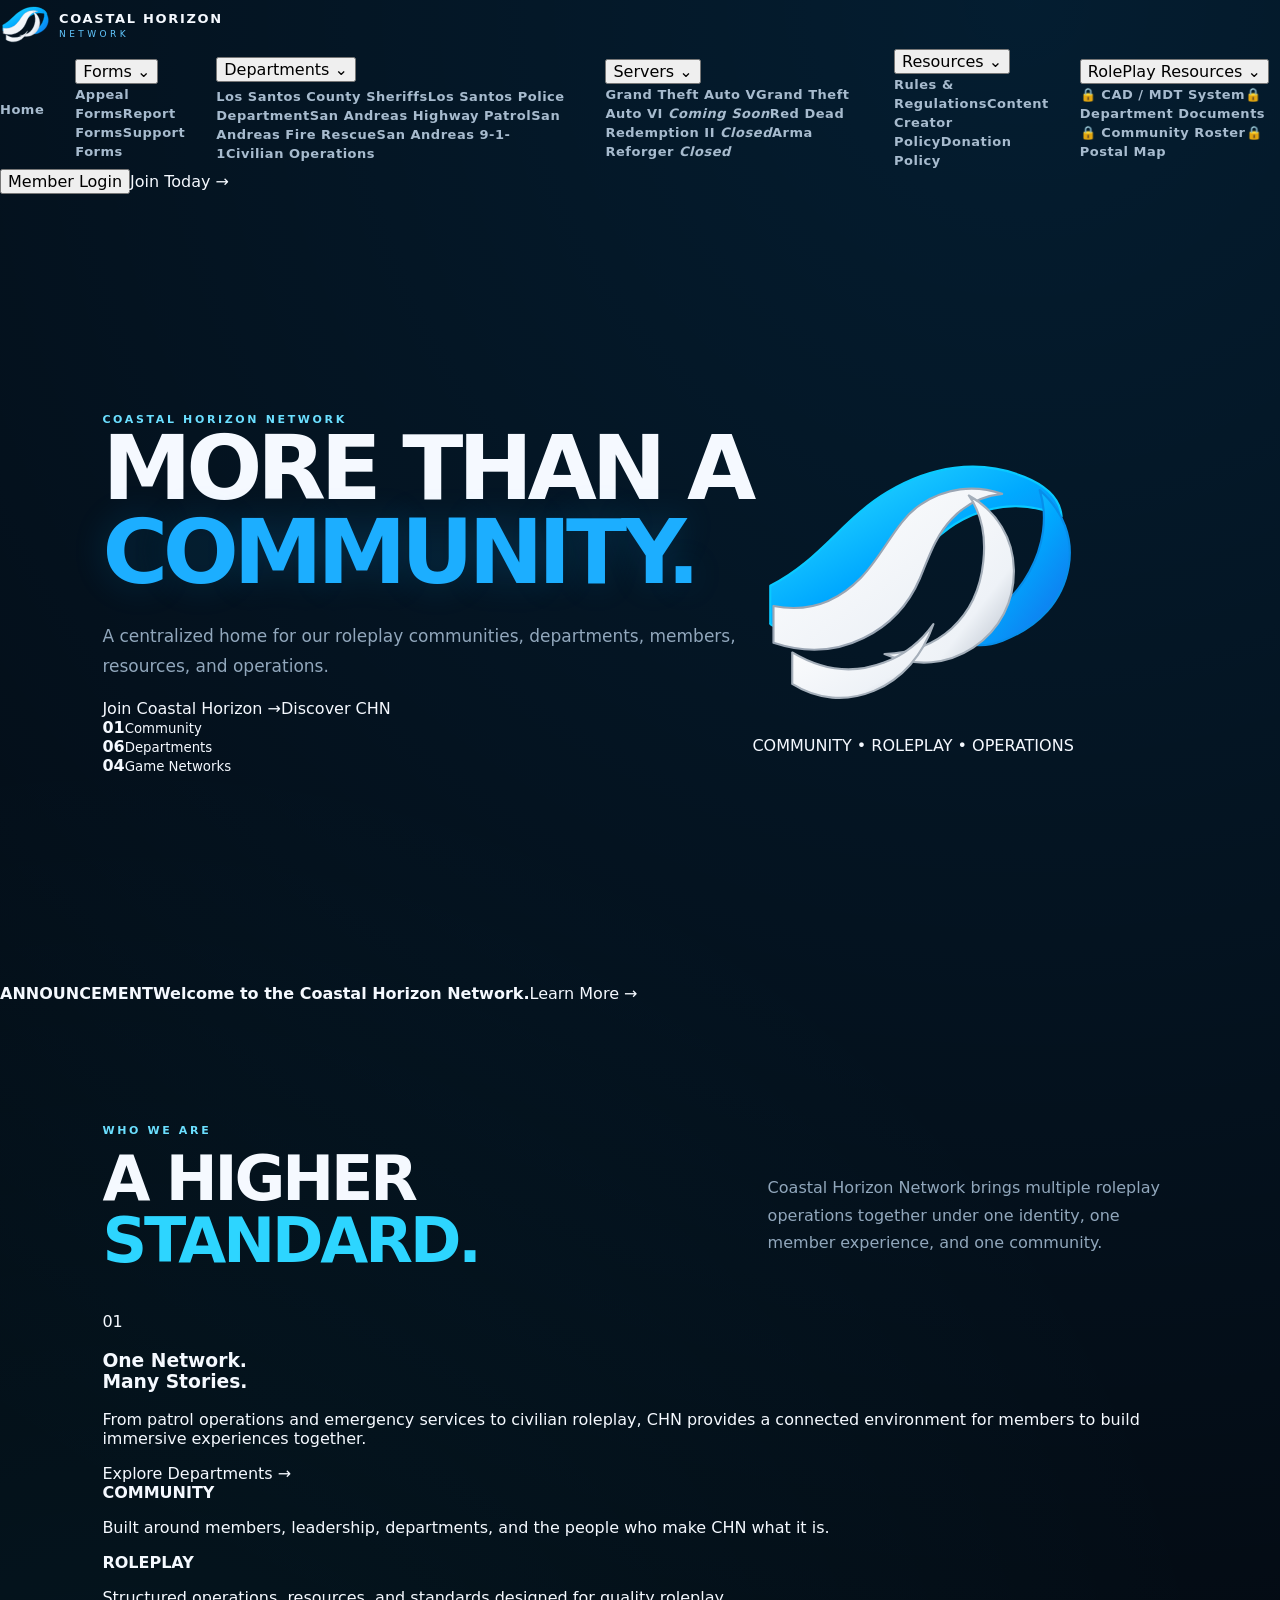
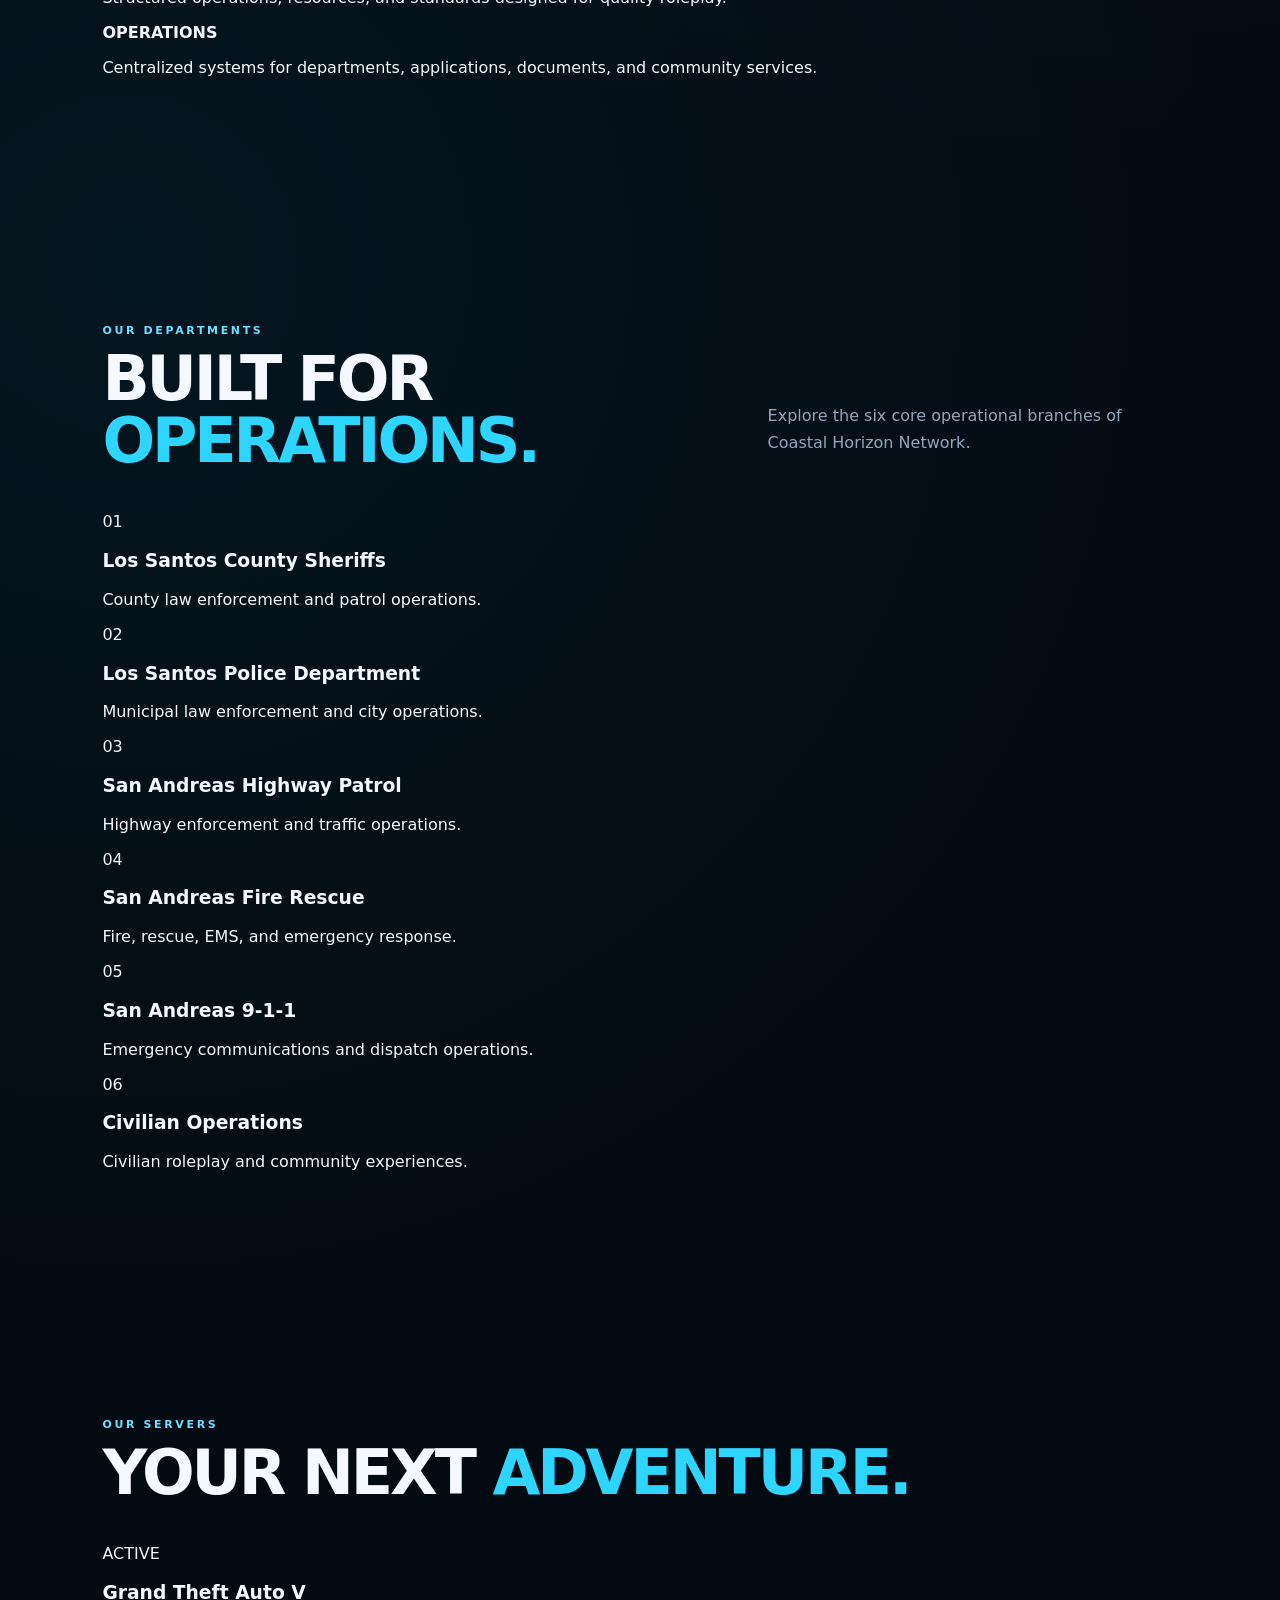
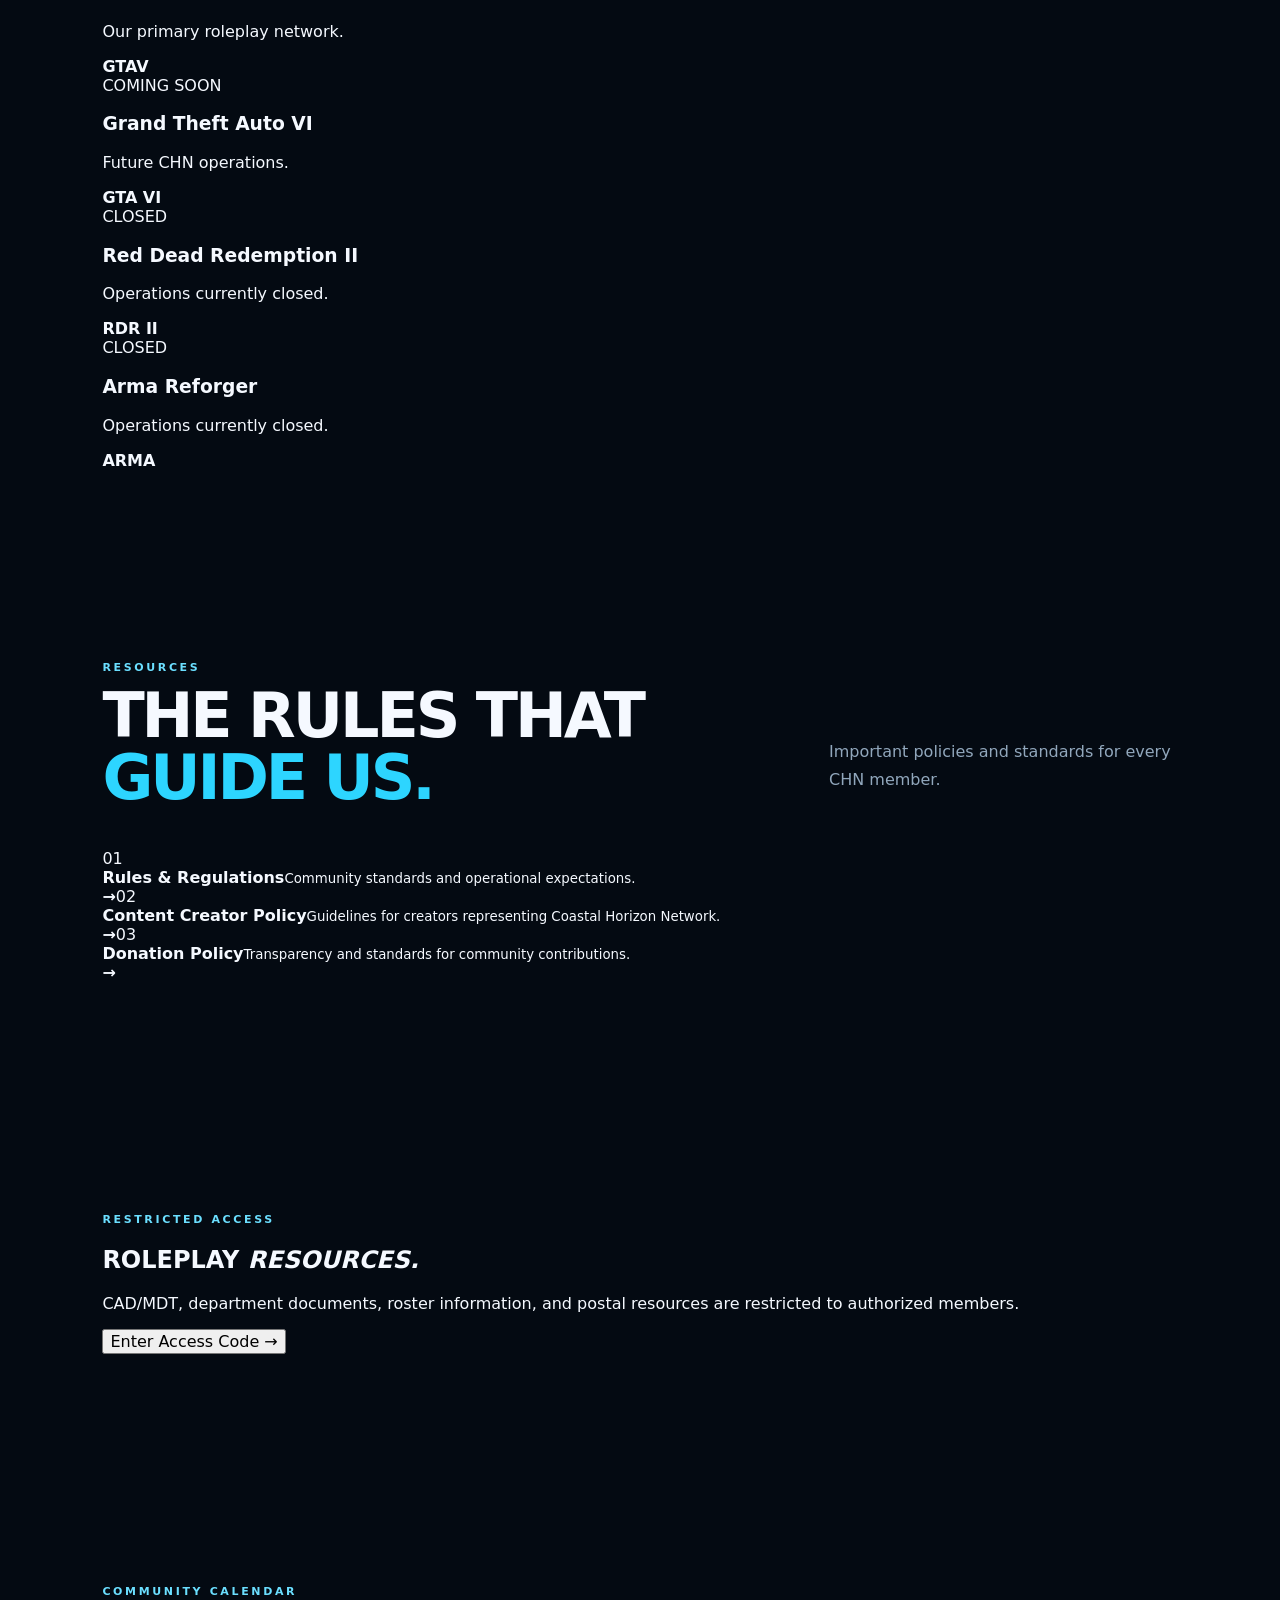
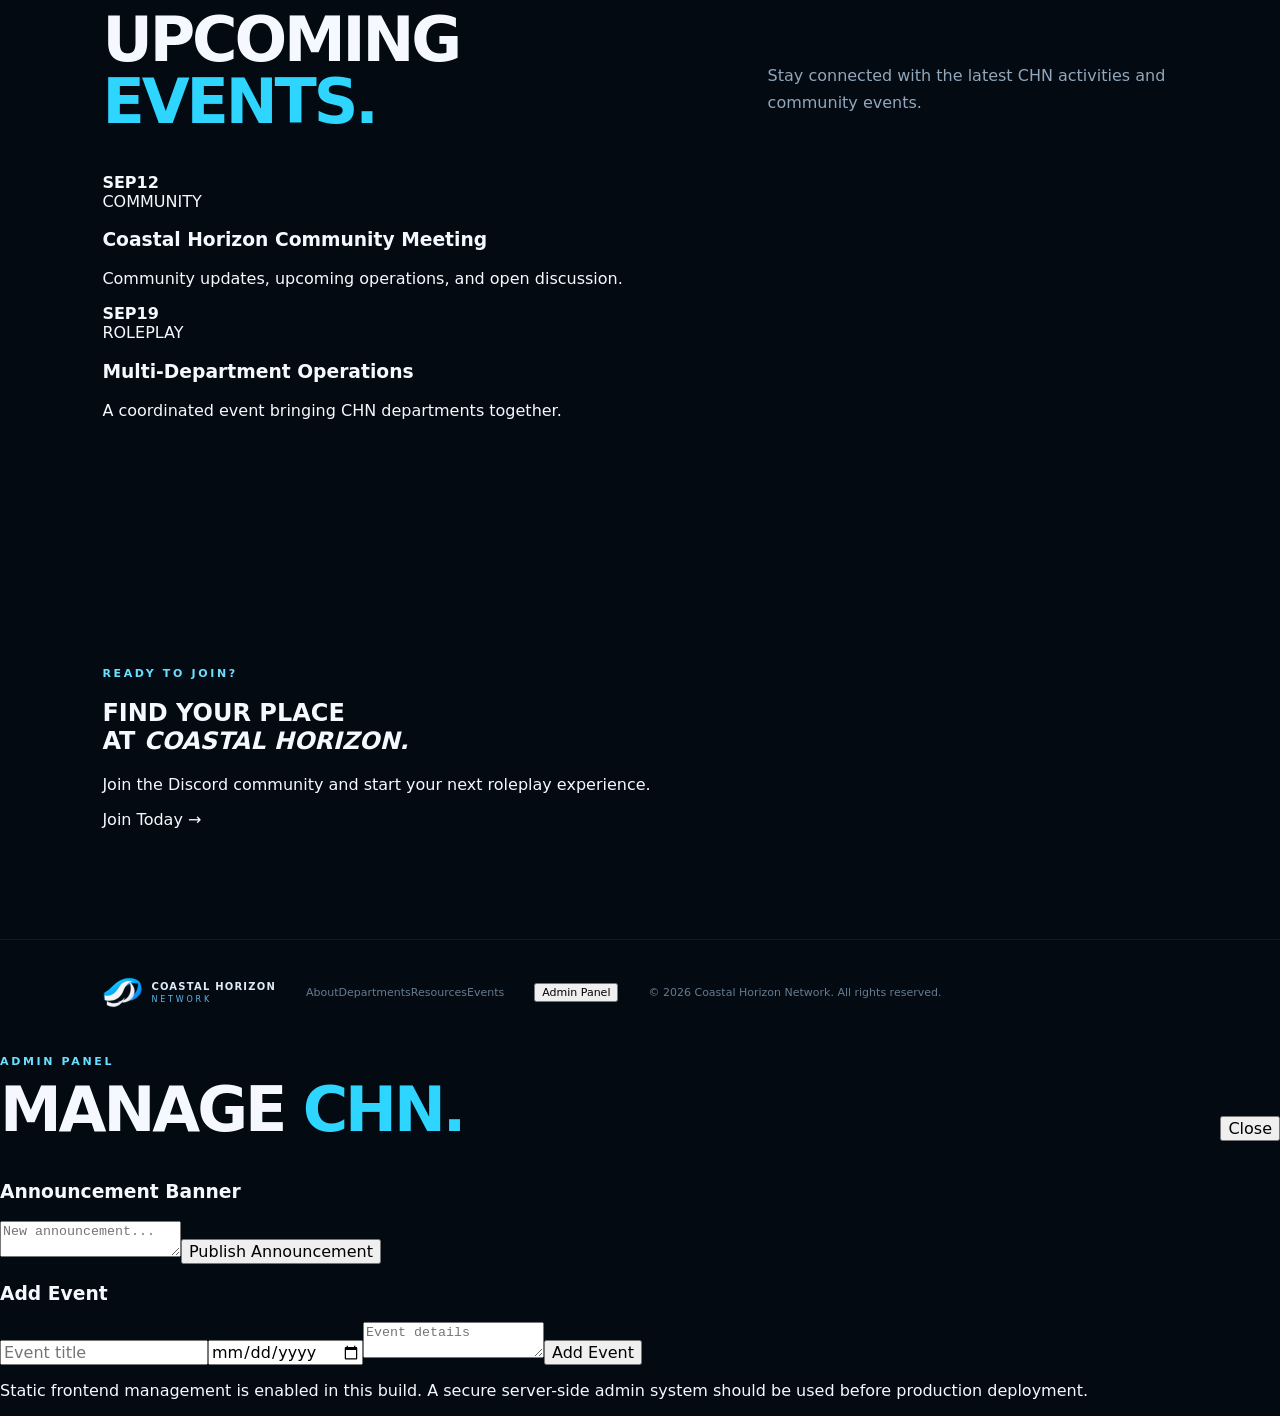
==== commit 0c0322d7: "Build Coastal Horizon Network website from provided specifications" ====
--- a/index.html
+++ b/index.html
@@ -1,38 +1,42 @@
 <!doctype html>
 <html lang="en">
 <head>
-  <meta charset="UTF-8" />
-  <meta name="viewport" content="width=device-width, initial-scale=1.0" />
-  <meta name="theme-color" content="#06111f" />
-  <meta name="description" content="Coastal Horizon Network — community portal, departments, resources and member access." />
-  <title>Coastal Horizon Network</title>
-  <link rel="icon" href="assets/logo.svg" type="image/svg+xml" />
-  <link rel="stylesheet" href="styles.css" />
+<meta charset="utf-8"><meta name="viewport" content="width=device-width,initial-scale=1">
+<meta name="theme-color" content="#050b13"><meta name="description" content="Coastal Horizon Network — community, roleplay and operations portal.">
+<title>Coastal Horizon Network</title>
+<link rel="icon" href="assets/logo.svg" type="image/svg+xml"><link rel="stylesheet" href="styles.css">
 </head>
 <body>
-  <div class="ambient ambient-a"></div><div class="ambient ambient-b"></div>
-  <header class="site-header">
-    <a class="brand" href="#home" aria-label="Coastal Horizon Network"><img src="assets/logo.svg" alt="" /><span><b>COASTAL HORIZON</b><small>NETWORK</small></span></a>
-    <nav class="nav" aria-label="Primary"><a href="#home">Home</a><a href="#departments">Departments</a><a href="#community">Community</a><a href="#resources">Resources</a></nav>
-    <button class="nav-login" data-open-auth>Login / Sign Up</button>
-  </header>
-  <main>
-    <section id="home" class="hero"><div class="hero-copy"><div class="kicker"><span></span> COASTAL HORIZON NETWORK</div><h1>More than a community.<strong>A higher standard.</strong></h1><p>One polished home for members, departments, applications, resources, and the people behind Coastal Horizon Network.</p><div class="hero-actions"><button class="primary" data-open-auth>Access Member Portal <span>→</span></button><a class="ghost" href="#departments">Explore Departments</a></div><div class="metrics"><div><b>01</b><span>Connected Network</span></div><div><b>06</b><span>Core Departments</span></div><div><b>24/7</b><span>Member Access</span></div></div></div><div class="hero-art" aria-hidden="true"><div class="ring ring-1"></div><div class="ring ring-2"></div><img src="assets/logo.svg" alt="" /></div><div class="scroll-cue">SCROLL TO EXPLORE <span>↓</span></div></section>
-    <section id="departments" class="section"><div class="section-head"><div><p class="eyebrow">OUR NETWORK</p><h2>Built around your <em>roleplay.</em></h2></div><p>Choose a department to discover its purpose, resources, and member experience.</p></div><div class="dept-grid">
-      <article class="dept-card"><span>01</span><div class="dept-icon">L</div><h3>Los Santos County Sheriff's Office</h3><p>Law enforcement operations, command resources, policies, and member tools.</p><a href="#resources">View Resources <b>→</b></a></article>
-      <article class="dept-card"><span>02</span><div class="dept-icon">P</div><h3>Los Santos Police Department</h3><p>Department information, leadership resources, and community operations.</p><a href="#resources">View Resources <b>→</b></a></article>
-      <article class="dept-card"><span>03</span><div class="dept-icon">H</div><h3>San Andreas Highway Patrol</h3><p>Highway enforcement, patrol resources, and department access.</p><a href="#resources">View Resources <b>→</b></a></article>
-      <article class="dept-card"><span>04</span><div class="dept-icon">F</div><h3>San Andreas Fire &amp; Rescue</h3><p>Fire, rescue, emergency response, and member resources.</p><a href="#resources">View Resources <b>→</b></a></article>
-      <article class="dept-card"><span>05</span><div class="dept-icon">9</div><h3>San Andreas 9-1-1</h3><p>Communications, dispatch operations, and network coordination.</p><a href="#resources">View Resources <b>→</b></a></article>
-      <article class="dept-card"><span>06</span><div class="dept-icon">C</div><h3>Civilian Operations</h3><p>Civilian roleplay resources, activities, and community support.</p><a href="#resources">View Resources <b>→</b></a></article>
-    </div></section>
-    <section id="community" class="community section"><div class="community-panel"><div class="community-copy"><p class="eyebrow">THE CHN EXPERIENCE</p><h2>One network.<br /><em>One identity.</em><br />One community.</h2><p>Member access is designed to grow with the network. Your account can become the connection point for departments, applications, staff access, resources, and future community features.</p><div class="ticks"><div><i>✓</i> Personalized member dashboard</div><div><i>✓</i> Department-focused resources</div><div><i>✓</i> Centralized applications and account access</div></div></div><div class="status-card"><div class="status-top"><span class="online"></span> NETWORK STATUS <b>OPERATIONAL</b></div><div class="status-number">ONLINE</div><p>Coastal Horizon Network services are ready for the next member.</p><div class="signal"><i></i><i></i><i></i><i></i><i></i></div></div></div></section>
-    <section id="resources" class="section resources"><div class="section-head"><div><p class="eyebrow">MEMBER RESOURCES</p><h2>Everything in <em>one place.</em></h2></div><p>A foundation for applications, policies, training, support, and future member tools.</p></div><div class="resource-grid"><div><b>Policies</b><span>Rules, standards, and community expectations.</span></div><div><b>Applications</b><span>Department, staff, and leadership applications.</span></div><div><b>Training</b><span>Department resources and operational materials.</span></div><div><b>Support</b><span>Help, contacts, and community assistance.</span></div></div></section>
-  </main>
-  <footer><div class="footer-brand"><img src="assets/logo.svg" alt="" /><div><b>COASTAL HORIZON</b><small>NETWORK</small></div></div><span>© 2026 Coastal Horizon Network</span><span>Built for the community.</span></footer>
-  <div class="modal" id="authModal" aria-hidden="true"><div class="modal-backdrop" data-close-auth></div><section class="auth-shell" role="dialog" aria-modal="true" aria-labelledby="authTitle"><button class="close" data-close-auth aria-label="Close">×</button><div class="auth-brand"><img src="assets/logo.svg" alt="Coastal Horizon Network" /><div><b>COASTAL HORIZON</b><small>NETWORK</small></div></div><div class="auth-tabs"><button class="active" data-tab="login">Login</button><button data-tab="signup">Create Account</button></div>
-    <div class="auth-form active" data-panel="login"><p class="eyebrow">MEMBER ACCESS</p><h2 id="authTitle">Welcome back.</h2><p class="auth-sub">Sign in to your Coastal Horizon Network account.</p><form id="loginForm"><label>Email address<input id="loginEmail" type="email" autocomplete="email" required placeholder="you@example.com" /></label><label>Password<div class="password"><input id="loginPassword" type="password" autocomplete="current-password" required placeholder="Enter your password" /><button type="button" data-toggle-password="loginPassword">Show</button></div></label><button class="primary wide" type="submit">Login to CHN <span>→</span></button></form><div class="divider"><span>OR</span></div><button class="discord wide" id="discordLogin" type="button"><span>◈</span> Continue with Discord</button><p class="auth-note">New to CHN? <button data-tab="signup">Create an account</button></p></div>
-    <div class="auth-form" data-panel="signup"><p class="eyebrow">JOIN THE NETWORK</p><h2>Create your account.</h2><p class="auth-sub">Start your Coastal Horizon Network membership.</p><form id="signupForm"><div class="two"><label>First name<input id="firstName" type="text" autocomplete="given-name" required placeholder="First name" /></label><label>Last name<input id="lastName" type="text" autocomplete="family-name" required placeholder="Last name" /></label></div><label>Email address<input id="signupEmail" type="email" autocomplete="email" required placeholder="you@example.com" /></label><label>Password<div class="password"><input id="signupPassword" type="password" autocomplete="new-password" minlength="8" required placeholder="Minimum 8 characters" /><button type="button" data-toggle-password="signupPassword">Show</button></div></label><label class="agree"><input id="agree" type="checkbox" required /> <span>I agree to the Coastal Horizon Network terms and privacy policy.</span></label><button class="primary wide" type="submit">Create CHN Account <span>→</span></button></form><p class="auth-note">Already have an account? <button data-tab="login">Log in</button></p></div><div class="auth-status" id="authStatus" role="status"></div></section></div>
-  <script src="config.js"></script><script src="app.js"></script>
-</body>
-</html>
+<header class="header">
+  <a class="brand" href="#home"><img src="assets/logo.svg" alt="Coastal Horizon Network"><span><b>COASTAL HORIZON</b><small>NETWORK</small></span></a>
+  <nav class="nav"><a href="#home">Home</a><div class="dropdown"><button data-menu>Forms <span>⌄</span></button><div class="dropdown-menu"><a href="#forms">Appeal Forms</a><a href="#forms">Report Forms</a><a href="#forms">Support Forms</a></div></div><div class="dropdown"><button data-menu>Departments <span>⌄</span></button><div class="dropdown-menu wide"><a href="#departments">Los Santos County Sheriffs</a><a href="#departments">Los Santos Police Department</a><a href="#departments">San Andreas Highway Patrol</a><a href="#departments">San Andreas Fire Rescue</a><a href="#departments">San Andreas 9-1-1</a><a href="#departments">Civilian Operations</a></div></div><div class="dropdown"><button data-menu>Servers <span>⌄</span></button><div class="dropdown-menu"><a href="#servers">Grand Theft Auto V</a><a href="#servers">Grand Theft Auto VI <i>Coming Soon</i></a><a href="#servers">Red Dead Redemption II <i>Closed</i></a><a href="#servers">Arma Reforger <i>Closed</i></a></div></div><div class="dropdown"><button data-menu>Resources <span>⌄</span></button><div class="dropdown-menu"><a href="#resources">Rules &amp; Regulations</a><a href="#resources">Content Creator Policy</a><a href="#resources">Donation Policy</a></div></div><div class="dropdown"><button data-menu>RolePlay Resources <span>⌄</span></button><div class="dropdown-menu"><a href="#protected" data-open="resourceModal">🔒 CAD / MDT System</a><a href="#protected" data-open="resourceModal">🔒 Department Documents</a><a href="#protected" data-open="resourceModal">🔒 Community Roster</a><a href="#protected" data-open="resourceModal">🔒 Postal Map</a></div></div></nav>
+  <div class="header-actions"><button class="login" data-open="authModal">Member Login</button><a class="join" href="https://discord.gg/7UMEmB86nq" target="_blank" rel="noreferrer">Join Today <span>→</span></a></div>
+</header>
+
+<main id="home">
+<section class="hero"><div class="hero-overlay"></div><div class="hero-copy"><div class="eyebrow"><span></span> COASTAL HORIZON NETWORK</div><h1>MORE THAN A<br><strong>COMMUNITY.</strong></h1><p>A centralized home for our roleplay communities, departments, members, resources, and operations.</p><div class="actions"><a class="join big" href="https://discord.gg/7UMEmB86nq" target="_blank" rel="noreferrer">Join Coastal Horizon <span>→</span></a><a class="outline" href="#about">Discover CHN</a></div><div class="hero-stats"><div><b>01</b><small>Community</small></div><div><b>06</b><small>Departments</small></div><div><b>04</b><small>Game Networks</small></div></div></div><div class="hero-mark"><img src="assets/logo.svg" alt=""><div>COMMUNITY <span>•</span> ROLEPLAY <span>•</span> OPERATIONS</div></div></section>
+
+<div class="announcement" id="announcement"><span class="pulse"></span><b>ANNOUNCEMENT</b><strong>Welcome to the Coastal Horizon Network.</strong><a href="#community">Learn More →</a></div>
+
+<section class="section" id="about"><div class="section-head"><div><p class="eyebrow">WHO WE ARE</p><h2>A HIGHER <em>STANDARD.</em></h2></div><p>Coastal Horizon Network brings multiple roleplay operations together under one identity, one member experience, and one community.</p></div><div class="about-grid"><div class="about-card feature"><span>01</span><h3>One Network.<br>Many Stories.</h3><p>From patrol operations and emergency services to civilian roleplay, CHN provides a connected environment for members to build immersive experiences together.</p><a href="#departments">Explore Departments →</a></div><div class="about-card"><b>COMMUNITY</b><p>Built around members, leadership, departments, and the people who make CHN what it is.</p></div><div class="about-card"><b>ROLEPLAY</b><p>Structured operations, resources, and standards designed for quality roleplay.</p></div><div class="about-card"><b>OPERATIONS</b><p>Centralized systems for departments, applications, documents, and community services.</p></div></div></section>
+
+<section class="section dark" id="departments"><div class="section-head"><div><p class="eyebrow">OUR DEPARTMENTS</p><h2>BUILT FOR <em>OPERATIONS.</em></h2></div><p>Explore the six core operational branches of Coastal Horizon Network.</p></div><div class="grid six"><article><span>01</span><h3>Los Santos County Sheriffs</h3><p>County law enforcement and patrol operations.</p></article><article><span>02</span><h3>Los Santos Police Department</h3><p>Municipal law enforcement and city operations.</p></article><article><span>03</span><h3>San Andreas Highway Patrol</h3><p>Highway enforcement and traffic operations.</p></article><article><span>04</span><h3>San Andreas Fire Rescue</h3><p>Fire, rescue, EMS, and emergency response.</p></article><article><span>05</span><h3>San Andreas 9-1-1</h3><p>Emergency communications and dispatch operations.</p></article><article><span>06</span><h3>Civilian Operations</h3><p>Civilian roleplay and community experiences.</p></article></div></section>
+
+<section class="section" id="servers"><div class="section-head"><div><p class="eyebrow">OUR SERVERS</p><h2>YOUR NEXT <em>ADVENTURE.</em></h2></div></div><div class="server-grid"><article class="server active"><div><span class="status live">ACTIVE</span><h3>Grand Theft Auto V</h3><p>Our primary roleplay network.</p></div><b>GTAV</b></article><article class="server"><div><span class="status soon">COMING SOON</span><h3>Grand Theft Auto VI</h3><p>Future CHN operations.</p></div><b>GTA VI</b></article><article class="server"><div><span class="status closed">CLOSED</span><h3>Red Dead Redemption II</h3><p>Operations currently closed.</p></div><b>RDR II</b></article><article class="server"><div><span class="status closed">CLOSED</span><h3>Arma Reforger</h3><p>Operations currently closed.</p></div><b>ARMA</b></article></div></section>
+
+<section class="section resources" id="resources"><div class="section-head"><div><p class="eyebrow">RESOURCES</p><h2>THE RULES THAT <em>GUIDE US.</em></h2></div><p>Important policies and standards for every CHN member.</p></div><div class="resource-list"><a href="#resources"><span>01</span><div><b>Rules &amp; Regulations</b><small>Community standards and operational expectations.</small></div><strong>→</strong></a><a href="#resources"><span>02</span><div><b>Content Creator Policy</b><small>Guidelines for creators representing Coastal Horizon Network.</small></div><strong>→</strong></a><a href="#resources"><span>03</span><div><b>Donation Policy</b><small>Transparency and standards for community contributions.</small></div><strong>→</strong></a></div></section>
+
+<section class="section protected" id="protected"><div class="lock-card"><div><p class="eyebrow">RESTRICTED ACCESS</p><h2>ROLEPLAY <em>RESOURCES.</em></h2><p>CAD/MDT, department documents, roster information, and postal resources are restricted to authorized members.</p></div><button class="outline" data-open="resourceModal">Enter Access Code →</button></div></section>
+
+<section class="section events" id="community"><div class="section-head"><div><p class="eyebrow">COMMUNITY CALENDAR</p><h2>UPCOMING <em>EVENTS.</em></h2></div><p>Stay connected with the latest CHN activities and community events.</p></div><div id="eventList" class="event-grid"><article class="event-card"><div class="event-date"><strong>SEP</strong><b>12</b></div><div><span class="tag">COMMUNITY</span><h3>Coastal Horizon Community Meeting</h3><p>Community updates, upcoming operations, and open discussion.</p></div></article><article class="event-card"><div class="event-date"><strong>SEP</strong><b>19</b></div><div><span class="tag">ROLEPLAY</span><h3>Multi-Department Operations</h3><p>A coordinated event bringing CHN departments together.</p></div></article></div></section>
+
+<section class="section join-section"><div><p class="eyebrow">READY TO JOIN?</p><h2>FIND YOUR PLACE<br>AT <em>COASTAL HORIZON.</em></h2><p>Join the Discord community and start your next roleplay experience.</p></div><a class="join big" href="https://discord.gg/7UMEmB86nq" target="_blank" rel="noreferrer">Join Today <span>→</span></a></section>
+</main>
+
+<footer><div class="footer-brand"><img src="assets/logo.svg" alt=""><div><b>COASTAL HORIZON</b><small>NETWORK</small></div></div><div class="footer-links"><a href="#about">About</a><a href="#departments">Departments</a><a href="#resources">Resources</a><a href="#community">Events</a></div><div class="footer-admin"><button data-open="adminModal">Admin Panel</button></div><p>© <span id="year"></span> Coastal Horizon Network. All rights reserved.</p></footer>
+
+<div class="overlay" id="resourceModal"><div class="modal"><button class="x" data-close>×</button><p class="eyebrow">RESTRICTED RESOURCES</p><h2>ENTER <em>ACCESS CODE.</em></h2><p>Enter the authorized code to unlock RolePlay Resources.</p><form id="protectedAccess"><input id="resourceCode" inputmode="numeric" maxlength="4" placeholder="••••" required><button class="join" type="submit">Unlock Resources →</button></form><small id="resourceMessage"></small></div></div>
+<div class="overlay" id="adminModal"><div class="modal"><button class="x" data-close>×</button><p class="eyebrow">ADMINISTRATION</p><h2>ADMIN <em>ACCESS.</em></h2><p>Authorized administrators can access the website management tools.</p><form id="adminAccess"><input id="adminCode" placeholder="ADMIN-XXXXXX" required><button class="join" type="submit">Access Admin Panel →</button></form><small id="adminMessage"></small></div></div>
+<div class="admin-panel" id="adminPanel"><div class="admin-inner"><div class="section-head"><div><p class="eyebrow">ADMIN PANEL</p><h2>MANAGE <em>CHN.</em></h2></div><button class="outline" onclick="this.closest('.admin-panel').classList.remove('visible')">Close</button></div><div class="admin-grid"><form id="announcementForm"><h3>Announcement Banner</h3><textarea id="announcementText" placeholder="New announcement..."></textarea><button class="join" type="submit">Publish Announcement</button></form><form id="eventForm"><h3>Add Event</h3><input id="eventTitle" placeholder="Event title" required><input id="eventDate" type="date" required><textarea id="eventDetails" placeholder="Event details"></textarea><button class="join" type="submit">Add Event</button></form></div><p class="admin-note">Static frontend management is enabled in this build. A secure server-side admin system should be used before production deployment.</p></div></div>
+<script src="chn-site.js"></script>
+</body></html>
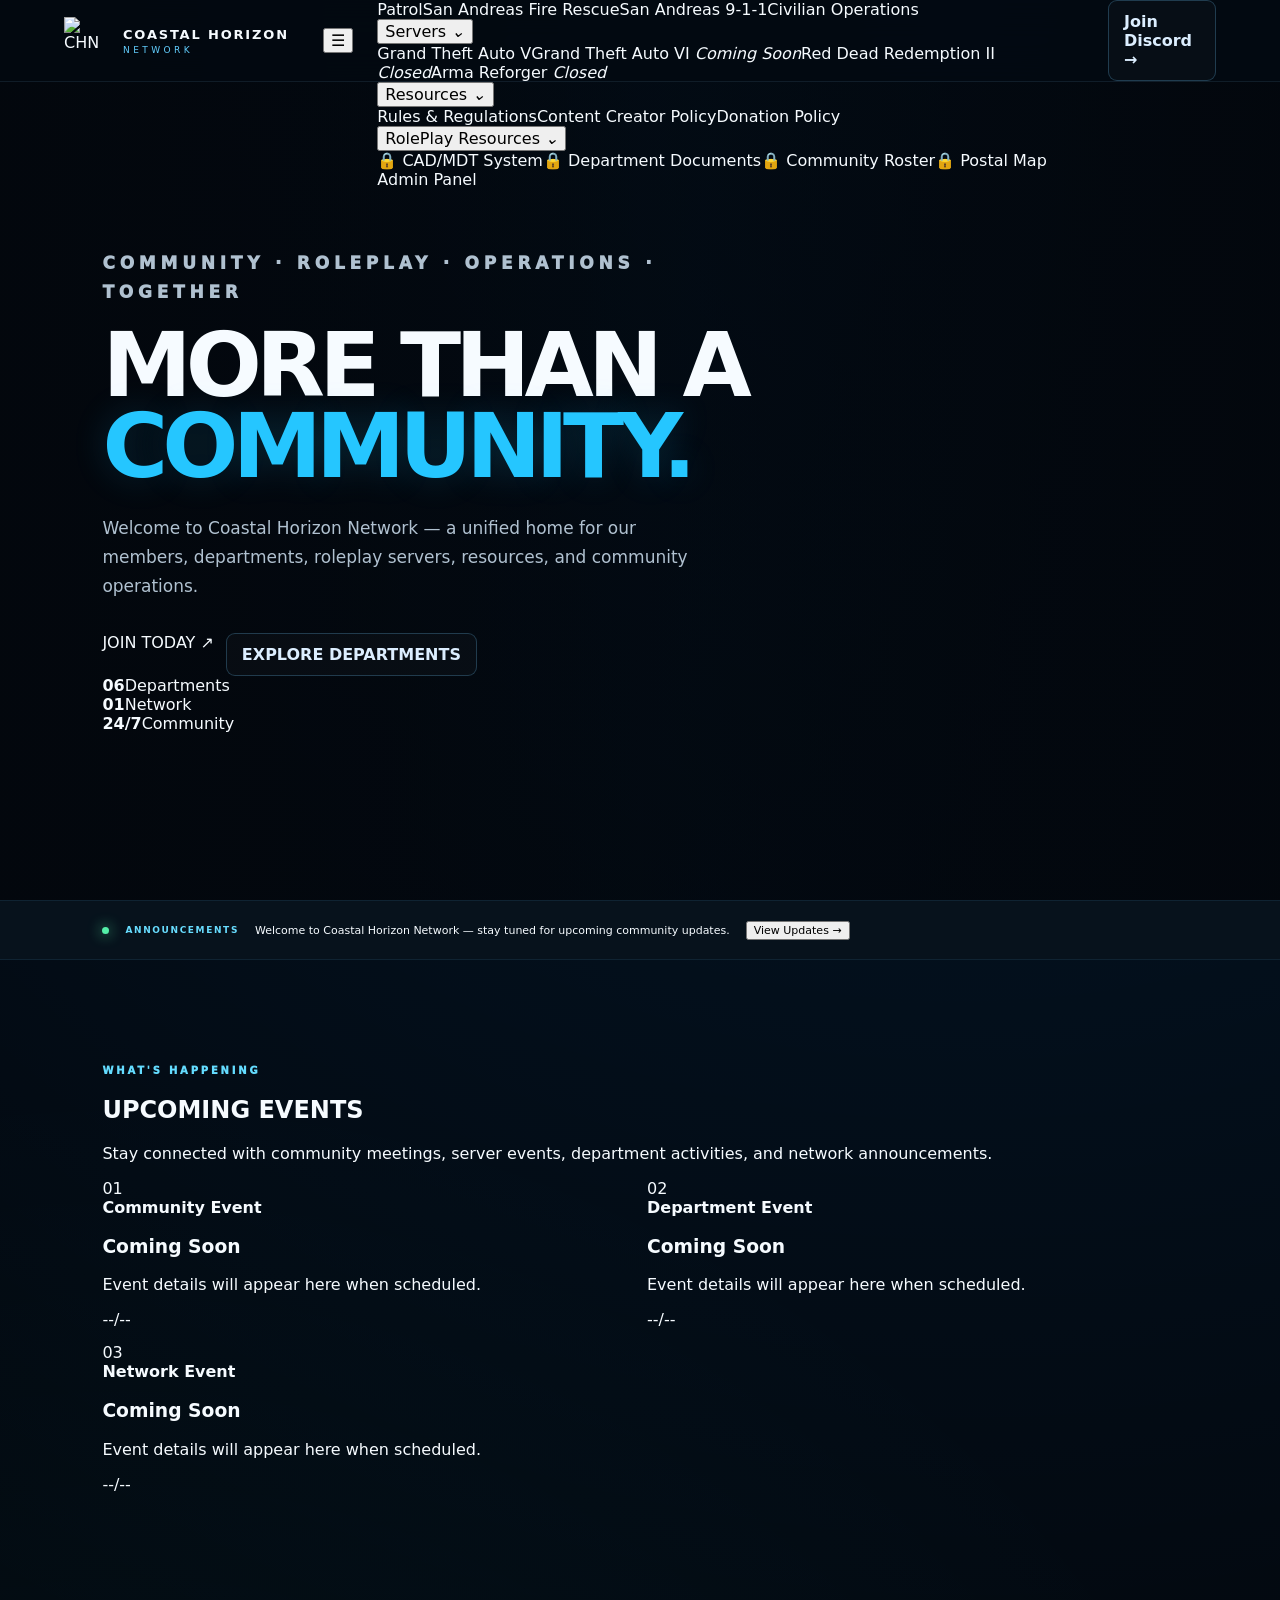
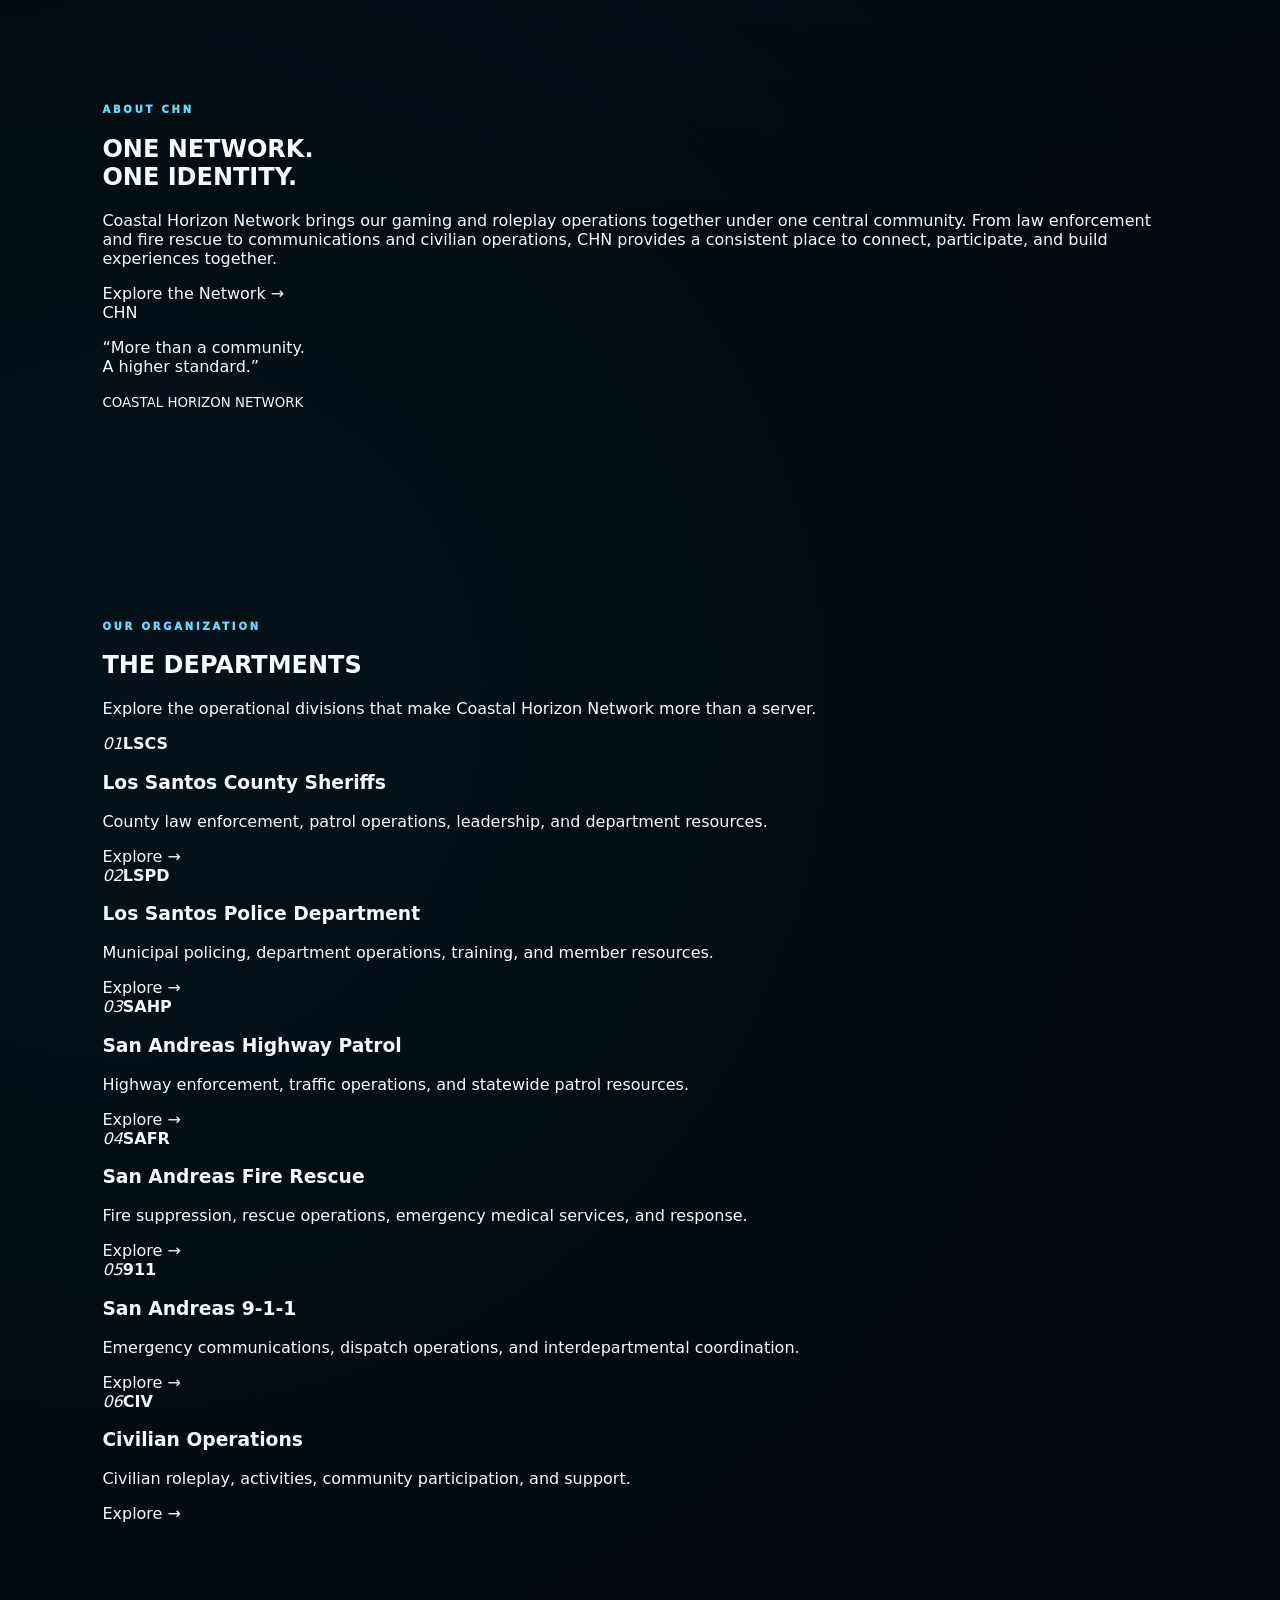
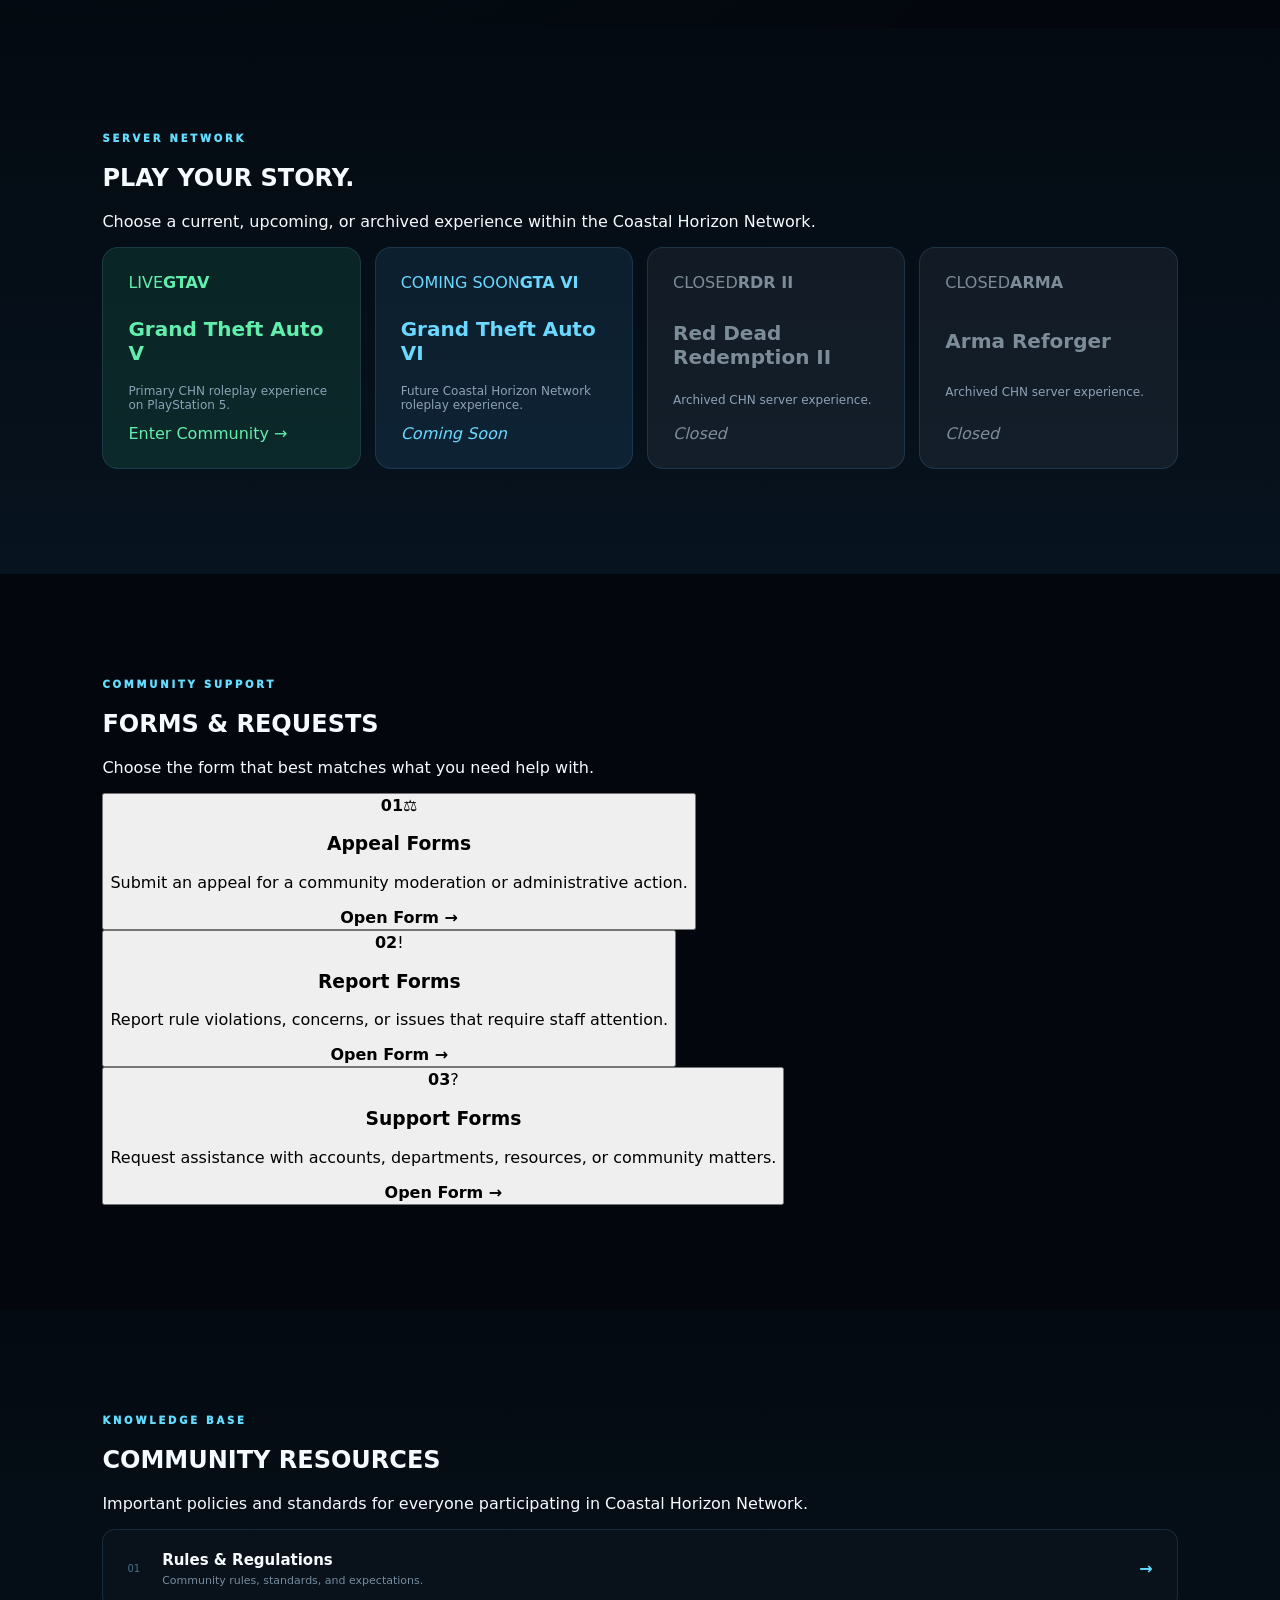
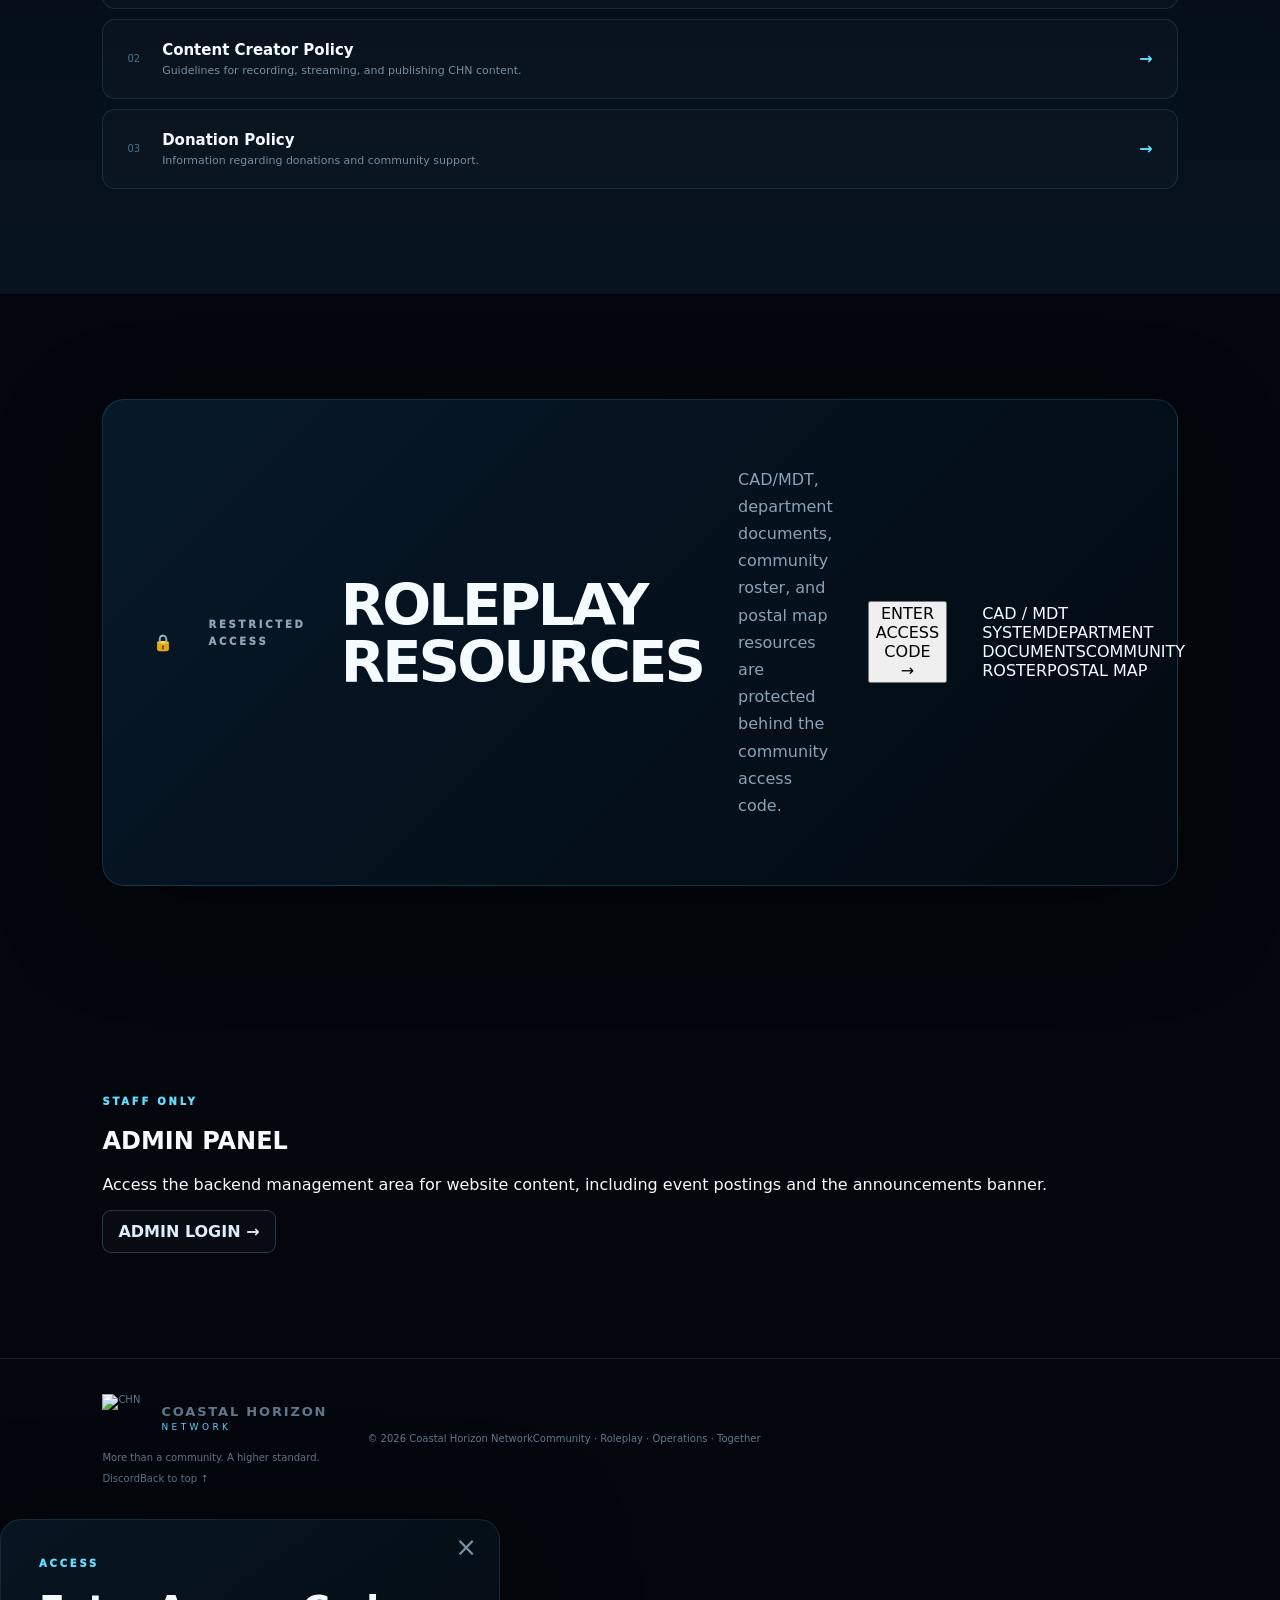
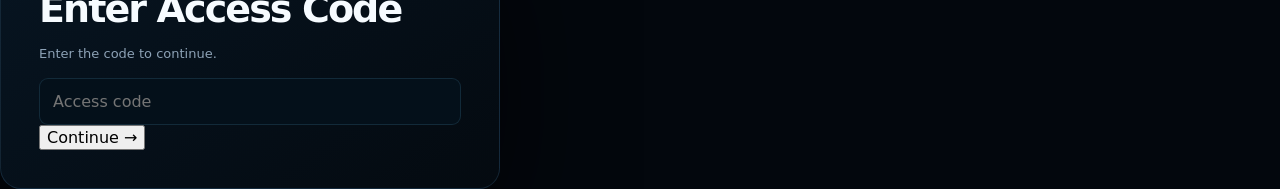
==== commit fd6910fb: "Launch custom Coastal Horizon Network website" ====
--- a/index.html
+++ b/index.html
@@ -1,42 +1 @@
-<!doctype html>
-<html lang="en">
-<head>
-<meta charset="utf-8"><meta name="viewport" content="width=device-width,initial-scale=1">
-<meta name="theme-color" content="#050b13"><meta name="description" content="Coastal Horizon Network — community, roleplay and operations portal.">
-<title>Coastal Horizon Network</title>
-<link rel="icon" href="assets/logo.svg" type="image/svg+xml"><link rel="stylesheet" href="styles.css">
-</head>
-<body>
-<header class="header">
-  <a class="brand" href="#home"><img src="assets/logo.svg" alt="Coastal Horizon Network"><span><b>COASTAL HORIZON</b><small>NETWORK</small></span></a>
-  <nav class="nav"><a href="#home">Home</a><div class="dropdown"><button data-menu>Forms <span>⌄</span></button><div class="dropdown-menu"><a href="#forms">Appeal Forms</a><a href="#forms">Report Forms</a><a href="#forms">Support Forms</a></div></div><div class="dropdown"><button data-menu>Departments <span>⌄</span></button><div class="dropdown-menu wide"><a href="#departments">Los Santos County Sheriffs</a><a href="#departments">Los Santos Police Department</a><a href="#departments">San Andreas Highway Patrol</a><a href="#departments">San Andreas Fire Rescue</a><a href="#departments">San Andreas 9-1-1</a><a href="#departments">Civilian Operations</a></div></div><div class="dropdown"><button data-menu>Servers <span>⌄</span></button><div class="dropdown-menu"><a href="#servers">Grand Theft Auto V</a><a href="#servers">Grand Theft Auto VI <i>Coming Soon</i></a><a href="#servers">Red Dead Redemption II <i>Closed</i></a><a href="#servers">Arma Reforger <i>Closed</i></a></div></div><div class="dropdown"><button data-menu>Resources <span>⌄</span></button><div class="dropdown-menu"><a href="#resources">Rules &amp; Regulations</a><a href="#resources">Content Creator Policy</a><a href="#resources">Donation Policy</a></div></div><div class="dropdown"><button data-menu>RolePlay Resources <span>⌄</span></button><div class="dropdown-menu"><a href="#protected" data-open="resourceModal">🔒 CAD / MDT System</a><a href="#protected" data-open="resourceModal">🔒 Department Documents</a><a href="#protected" data-open="resourceModal">🔒 Community Roster</a><a href="#protected" data-open="resourceModal">🔒 Postal Map</a></div></div></nav>
-  <div class="header-actions"><button class="login" data-open="authModal">Member Login</button><a class="join" href="https://discord.gg/7UMEmB86nq" target="_blank" rel="noreferrer">Join Today <span>→</span></a></div>
-</header>
-
-<main id="home">
-<section class="hero"><div class="hero-overlay"></div><div class="hero-copy"><div class="eyebrow"><span></span> COASTAL HORIZON NETWORK</div><h1>MORE THAN A<br><strong>COMMUNITY.</strong></h1><p>A centralized home for our roleplay communities, departments, members, resources, and operations.</p><div class="actions"><a class="join big" href="https://discord.gg/7UMEmB86nq" target="_blank" rel="noreferrer">Join Coastal Horizon <span>→</span></a><a class="outline" href="#about">Discover CHN</a></div><div class="hero-stats"><div><b>01</b><small>Community</small></div><div><b>06</b><small>Departments</small></div><div><b>04</b><small>Game Networks</small></div></div></div><div class="hero-mark"><img src="assets/logo.svg" alt=""><div>COMMUNITY <span>•</span> ROLEPLAY <span>•</span> OPERATIONS</div></div></section>
-
-<div class="announcement" id="announcement"><span class="pulse"></span><b>ANNOUNCEMENT</b><strong>Welcome to the Coastal Horizon Network.</strong><a href="#community">Learn More →</a></div>
-
-<section class="section" id="about"><div class="section-head"><div><p class="eyebrow">WHO WE ARE</p><h2>A HIGHER <em>STANDARD.</em></h2></div><p>Coastal Horizon Network brings multiple roleplay operations together under one identity, one member experience, and one community.</p></div><div class="about-grid"><div class="about-card feature"><span>01</span><h3>One Network.<br>Many Stories.</h3><p>From patrol operations and emergency services to civilian roleplay, CHN provides a connected environment for members to build immersive experiences together.</p><a href="#departments">Explore Departments →</a></div><div class="about-card"><b>COMMUNITY</b><p>Built around members, leadership, departments, and the people who make CHN what it is.</p></div><div class="about-card"><b>ROLEPLAY</b><p>Structured operations, resources, and standards designed for quality roleplay.</p></div><div class="about-card"><b>OPERATIONS</b><p>Centralized systems for departments, applications, documents, and community services.</p></div></div></section>
-
-<section class="section dark" id="departments"><div class="section-head"><div><p class="eyebrow">OUR DEPARTMENTS</p><h2>BUILT FOR <em>OPERATIONS.</em></h2></div><p>Explore the six core operational branches of Coastal Horizon Network.</p></div><div class="grid six"><article><span>01</span><h3>Los Santos County Sheriffs</h3><p>County law enforcement and patrol operations.</p></article><article><span>02</span><h3>Los Santos Police Department</h3><p>Municipal law enforcement and city operations.</p></article><article><span>03</span><h3>San Andreas Highway Patrol</h3><p>Highway enforcement and traffic operations.</p></article><article><span>04</span><h3>San Andreas Fire Rescue</h3><p>Fire, rescue, EMS, and emergency response.</p></article><article><span>05</span><h3>San Andreas 9-1-1</h3><p>Emergency communications and dispatch operations.</p></article><article><span>06</span><h3>Civilian Operations</h3><p>Civilian roleplay and community experiences.</p></article></div></section>
-
-<section class="section" id="servers"><div class="section-head"><div><p class="eyebrow">OUR SERVERS</p><h2>YOUR NEXT <em>ADVENTURE.</em></h2></div></div><div class="server-grid"><article class="server active"><div><span class="status live">ACTIVE</span><h3>Grand Theft Auto V</h3><p>Our primary roleplay network.</p></div><b>GTAV</b></article><article class="server"><div><span class="status soon">COMING SOON</span><h3>Grand Theft Auto VI</h3><p>Future CHN operations.</p></div><b>GTA VI</b></article><article class="server"><div><span class="status closed">CLOSED</span><h3>Red Dead Redemption II</h3><p>Operations currently closed.</p></div><b>RDR II</b></article><article class="server"><div><span class="status closed">CLOSED</span><h3>Arma Reforger</h3><p>Operations currently closed.</p></div><b>ARMA</b></article></div></section>
-
-<section class="section resources" id="resources"><div class="section-head"><div><p class="eyebrow">RESOURCES</p><h2>THE RULES THAT <em>GUIDE US.</em></h2></div><p>Important policies and standards for every CHN member.</p></div><div class="resource-list"><a href="#resources"><span>01</span><div><b>Rules &amp; Regulations</b><small>Community standards and operational expectations.</small></div><strong>→</strong></a><a href="#resources"><span>02</span><div><b>Content Creator Policy</b><small>Guidelines for creators representing Coastal Horizon Network.</small></div><strong>→</strong></a><a href="#resources"><span>03</span><div><b>Donation Policy</b><small>Transparency and standards for community contributions.</small></div><strong>→</strong></a></div></section>
-
-<section class="section protected" id="protected"><div class="lock-card"><div><p class="eyebrow">RESTRICTED ACCESS</p><h2>ROLEPLAY <em>RESOURCES.</em></h2><p>CAD/MDT, department documents, roster information, and postal resources are restricted to authorized members.</p></div><button class="outline" data-open="resourceModal">Enter Access Code →</button></div></section>
-
-<section class="section events" id="community"><div class="section-head"><div><p class="eyebrow">COMMUNITY CALENDAR</p><h2>UPCOMING <em>EVENTS.</em></h2></div><p>Stay connected with the latest CHN activities and community events.</p></div><div id="eventList" class="event-grid"><article class="event-card"><div class="event-date"><strong>SEP</strong><b>12</b></div><div><span class="tag">COMMUNITY</span><h3>Coastal Horizon Community Meeting</h3><p>Community updates, upcoming operations, and open discussion.</p></div></article><article class="event-card"><div class="event-date"><strong>SEP</strong><b>19</b></div><div><span class="tag">ROLEPLAY</span><h3>Multi-Department Operations</h3><p>A coordinated event bringing CHN departments together.</p></div></article></div></section>
-
-<section class="section join-section"><div><p class="eyebrow">READY TO JOIN?</p><h2>FIND YOUR PLACE<br>AT <em>COASTAL HORIZON.</em></h2><p>Join the Discord community and start your next roleplay experience.</p></div><a class="join big" href="https://discord.gg/7UMEmB86nq" target="_blank" rel="noreferrer">Join Today <span>→</span></a></section>
-</main>
-
-<footer><div class="footer-brand"><img src="assets/logo.svg" alt=""><div><b>COASTAL HORIZON</b><small>NETWORK</small></div></div><div class="footer-links"><a href="#about">About</a><a href="#departments">Departments</a><a href="#resources">Resources</a><a href="#community">Events</a></div><div class="footer-admin"><button data-open="adminModal">Admin Panel</button></div><p>© <span id="year"></span> Coastal Horizon Network. All rights reserved.</p></footer>
-
-<div class="overlay" id="resourceModal"><div class="modal"><button class="x" data-close>×</button><p class="eyebrow">RESTRICTED RESOURCES</p><h2>ENTER <em>ACCESS CODE.</em></h2><p>Enter the authorized code to unlock RolePlay Resources.</p><form id="protectedAccess"><input id="resourceCode" inputmode="numeric" maxlength="4" placeholder="••••" required><button class="join" type="submit">Unlock Resources →</button></form><small id="resourceMessage"></small></div></div>
-<div class="overlay" id="adminModal"><div class="modal"><button class="x" data-close>×</button><p class="eyebrow">ADMINISTRATION</p><h2>ADMIN <em>ACCESS.</em></h2><p>Authorized administrators can access the website management tools.</p><form id="adminAccess"><input id="adminCode" placeholder="ADMIN-XXXXXX" required><button class="join" type="submit">Access Admin Panel →</button></form><small id="adminMessage"></small></div></div>
-<div class="admin-panel" id="adminPanel"><div class="admin-inner"><div class="section-head"><div><p class="eyebrow">ADMIN PANEL</p><h2>MANAGE <em>CHN.</em></h2></div><button class="outline" onclick="this.closest('.admin-panel').classList.remove('visible')">Close</button></div><div class="admin-grid"><form id="announcementForm"><h3>Announcement Banner</h3><textarea id="announcementText" placeholder="New announcement..."></textarea><button class="join" type="submit">Publish Announcement</button></form><form id="eventForm"><h3>Add Event</h3><input id="eventTitle" placeholder="Event title" required><input id="eventDate" type="date" required><textarea id="eventDetails" placeholder="Event details"></textarea><button class="join" type="submit">Add Event</button></form></div><p class="admin-note">Static frontend management is enabled in this build. A secure server-side admin system should be used before production deployment.</p></div></div>
-<script src="chn-site.js"></script>
-</body></html>
+<!doctype html><html lang="en"><head><meta charset="UTF-8"><meta name="viewport" content="width=device-width,initial-scale=1"><meta name="theme-color" content="#06111f"><meta name="description" content="Coastal Horizon Network — roleplay community portal."><title>Coastal Horizon Network</title><link rel="icon" href="assets/network-logo.svg" type="image/svg+xml"><link rel="stylesheet" href="styles.css"></head><body><div class="bg"></div><div class="grain"></div><header class="header"><a class="brand" href="#home"><img src="assets/network-logo.svg" alt="CHN"><span><b>COASTAL HORIZON</b><small>NETWORK</small></span></a><button class="mobile-menu" aria-label="Menu">☰</button><nav><a class="active" href="#home">Homepage</a><div class="dropdown"><button>Forms <i>⌄</i></button><div class="menu"><a href="#forms">Appeal Forms</a><a href="#forms">Report Forms</a><a href="#forms">Support Forms</a></div></div><div class="dropdown"><button>Departments <i>⌄</i></button><div class="menu"><a href="#departments">Los Santos County Sheriffs</a><a href="#departments">Los Santos Police Department</a><a href="#departments">San Andreas Highway Patrol</a><a href="#departments">San Andreas Fire Rescue</a><a href="#departments">San Andreas 9-1-1</a><a href="#departments">Civilian Operations</a></div></div><div class="dropdown"><button>Servers <i>⌄</i></button><div class="menu"><a href="#servers">Grand Theft Auto V</a><a href="#servers">Grand Theft Auto VI <em>Coming Soon</em></a><a href="#servers">Red Dead Redemption II <em>Closed</em></a><a href="#servers">Arma Reforger <em>Closed</em></a></div></div><div class="dropdown"><button>Resources <i>⌄</i></button><div class="menu"><a href="#resources">Rules &amp; Regulations</a><a href="#resources">Content Creator Policy</a><a href="#resources">Donation Policy</a></div></div><div class="dropdown"><button>RolePlay Resources <i>⌄</i></button><div class="menu locked"><a href="#roleplay" data-lock>🔒 CAD/MDT System</a><a href="#roleplay" data-lock>🔒 Department Documents</a><a href="#roleplay" data-lock>🔒 Community Roster</a><a href="#roleplay" data-lock>🔒 Postal Map</a></div></div><a href="#admin" class="admin-link">Admin Panel</a></nav><a class="login" href="https://discord.gg/7UMEmB86nq" target="_blank" rel="noreferrer">Join Discord <span>→</span></a></header><main><section id="home" class="hero"><div class="hero-copy"><p class="eyebrow">COMMUNITY · ROLEPLAY · OPERATIONS · TOGETHER</p><h1>MORE THAN A<br><strong>COMMUNITY.</strong></h1><p class="lead">Welcome to Coastal Horizon Network — a unified home for our members, departments, roleplay servers, resources, and community operations.</p><div class="actions"><a class="btn primary" href="https://discord.gg/7UMEmB86nq" target="_blank" rel="noreferrer">JOIN TODAY <span>↗</span></a><a class="btn outline" href="#departments">EXPLORE DEPARTMENTS</a></div><div class="stats"><div><b>06</b><span>Departments</span></div><div><b>01</b><span>Network</span></div><div><b>24/7</b><span>Community</span></div></div></div><div class="hero-mark"><div class="orbit"></div><img src="assets/network-logo.svg" alt=""></div></section><section class="announcement"><span class="pulse"></span><b>ANNOUNCEMENTS</b><p id="announcementText">Welcome to Coastal Horizon Network — stay tuned for upcoming community updates.</p><button id="announcementMore">View Updates →</button></section><section id="events" class="section"><div class="section-title"><div><p class="eyebrow">WHAT'S HAPPENING</p><h2>UPCOMING <strong>EVENTS</strong></h2></div><p>Stay connected with community meetings, server events, department activities, and network announcements.</p></div><div class="event-grid" id="eventGrid"><article class="event empty"><span>01</span><div><b>Community Event</b><h3>Coming Soon</h3><p>Event details will appear here when scheduled.</p></div><time>--/--</time></article><article class="event empty"><span>02</span><div><b>Department Event</b><h3>Coming Soon</h3><p>Event details will appear here when scheduled.</p></div><time>--/--</time></article><article class="event empty"><span>03</span><div><b>Network Event</b><h3>Coming Soon</h3><p>Event details will appear here when scheduled.</p></div><time>--/--</time></article></div></section><section class="about section"><div class="about-panel"><div><p class="eyebrow">ABOUT CHN</p><h2>ONE NETWORK.<br><strong>ONE IDENTITY.</strong></h2><p>Coastal Horizon Network brings our gaming and roleplay operations together under one central community. From law enforcement and fire rescue to communications and civilian operations, CHN provides a consistent place to connect, participate, and build experiences together.</p><a class="text-link" href="#departments">Explore the Network →</a></div><div class="quote"><span>CHN</span><p>“More than a community.<br> A higher standard.”</p><small>COASTAL HORIZON NETWORK</small></div></div></section><section id="departments" class="section"><div class="section-title"><div><p class="eyebrow">OUR ORGANIZATION</p><h2>THE <strong>DEPARTMENTS</strong></h2></div><p>Explore the operational divisions that make Coastal Horizon Network more than a server.</p></div><div class="cards dept"><article><i>01</i><b>LSCS</b><h3>Los Santos County Sheriffs</h3><p>County law enforcement, patrol operations, leadership, and department resources.</p><a href="#resources">Explore →</a></article><article><i>02</i><b>LSPD</b><h3>Los Santos Police Department</h3><p>Municipal policing, department operations, training, and member resources.</p><a href="#resources">Explore →</a></article><article><i>03</i><b>SAHP</b><h3>San Andreas Highway Patrol</h3><p>Highway enforcement, traffic operations, and statewide patrol resources.</p><a href="#resources">Explore →</a></article><article><i>04</i><b>SAFR</b><h3>San Andreas Fire Rescue</h3><p>Fire suppression, rescue operations, emergency medical services, and response.</p><a href="#resources">Explore →</a></article><article><i>05</i><b>911</b><h3>San Andreas 9-1-1</h3><p>Emergency communications, dispatch operations, and interdepartmental coordination.</p><a href="#resources">Explore →</a></article><article><i>06</i><b>CIV</b><h3>Civilian Operations</h3><p>Civilian roleplay, activities, community participation, and support.</p><a href="#resources">Explore →</a></article></div></section><section id="servers" class="section dark"><div class="section-title"><div><p class="eyebrow">SERVER NETWORK</p><h2>PLAY YOUR <strong>STORY.</strong></h2></div><p>Choose a current, upcoming, or archived experience within the Coastal Horizon Network.</p></div><div class="server-grid"><article class="server live"><div><span>LIVE</span><b>GTAV</b></div><h3>Grand Theft Auto V</h3><p>Primary CHN roleplay experience on PlayStation 5.</p><a href="https://discord.gg/7UMEmB86nq" target="_blank">Enter Community →</a></article><article class="server soon"><div><span>COMING SOON</span><b>GTA VI</b></div><h3>Grand Theft Auto VI</h3><p>Future Coastal Horizon Network roleplay experience.</p><em>Coming Soon</em></article><article class="server closed"><div><span>CLOSED</span><b>RDR II</b></div><h3>Red Dead Redemption II</h3><p>Archived CHN server experience.</p><em>Closed</em></article><article class="server closed"><div><span>CLOSED</span><b>ARMA</b></div><h3>Arma Reforger</h3><p>Archived CHN server experience.</p><em>Closed</em></article></div></section><section id="forms" class="section"><div class="section-title"><div><p class="eyebrow">COMMUNITY SUPPORT</p><h2>FORMS &amp; <strong>REQUESTS</strong></h2></div><p>Choose the form that best matches what you need help with.</p></div><div class="utility-grid"><button data-form="Appeal Forms"><b>01</b><span>⚖</span><h3>Appeal Forms</h3><p>Submit an appeal for a community moderation or administrative action.</p><strong>Open Form →</strong></button><button data-form="Report Forms"><b>02</b><span>!</span><h3>Report Forms</h3><p>Report rule violations, concerns, or issues that require staff attention.</p><strong>Open Form →</strong></button><button data-form="Support Forms"><b>03</b><span>?</span><h3>Support Forms</h3><p>Request assistance with accounts, departments, resources, or community matters.</p><strong>Open Form →</strong></button></div></section><section id="resources" class="section dark"><div class="section-title"><div><p class="eyebrow">KNOWLEDGE BASE</p><h2>COMMUNITY <strong>RESOURCES</strong></h2></div><p>Important policies and standards for everyone participating in Coastal Horizon Network.</p></div><div class="resource-list"><a href="#resources"><span>01</span><div><b>Rules &amp; Regulations</b><small>Community rules, standards, and expectations.</small></div><strong>→</strong></a><a href="#resources"><span>02</span><div><b>Content Creator Policy</b><small>Guidelines for recording, streaming, and publishing CHN content.</small></div><strong>→</strong></a><a href="#resources"><span>03</span><div><b>Donation Policy</b><small>Information regarding donations and community support.</small></div><strong>→</strong></a></div></section><section id="roleplay" class="section locked-section"><div class="lock-card"><div class="lock-icon">🔒</div><p class="eyebrow">RESTRICTED ACCESS</p><h2>ROLEPLAY <strong>RESOURCES</strong></h2><p>CAD/MDT, department documents, community roster, and postal map resources are protected behind the community access code.</p><button class="btn primary" id="unlockBtn">ENTER ACCESS CODE <span>→</span></button><div class="locked-items"><span>CAD / MDT SYSTEM</span><span>DEPARTMENT DOCUMENTS</span><span>COMMUNITY ROSTER</span><span>POSTAL MAP</span></div></div></section><section id="admin" class="admin section"><div class="admin-card"><div><p class="eyebrow">STAFF ONLY</p><h2>ADMIN <strong>PANEL</strong></h2><p>Access the backend management area for website content, including event postings and the announcements banner.</p></div><button class="btn outline" id="adminBtn">ADMIN LOGIN →</button></div></section></main><footer><div class="footer-main"><a class="brand" href="#home"><img src="assets/network-logo.svg" alt="CHN"><span><b>COASTAL HORIZON</b><small>NETWORK</small></span></a><p>More than a community. A higher standard.</p><div class="social"><a href="https://discord.gg/7UMEmB86nq" target="_blank">Discord</a><a href="#home">Back to top ↑</a></div></div><div class="footer-bottom"><span>© 2026 Coastal Horizon Network</span><span>Community · Roleplay · Operations · Together</span></div></footer><div class="modal" id="modal"><div class="modal-box"><button class="x" id="close">×</button><p class="eyebrow" id="modalEyebrow">ACCESS</p><h2 id="modalTitle">Enter Access Code</h2><p id="modalText">Enter the code to continue.</p><input id="codeInput" type="password" placeholder="Access code"><button class="btn primary" id="submitCode">Continue →</button><div id="modalStatus"></div></div></div><script src="chn-site.js"></script></body></html>
--- a/styles.css
+++ b/styles.css
@@ -1 +1 @@
-:root{--bg:#040a12;--panel:#071522;--panel2:#0a1b2c;--line:rgba(116,194,255,.16);--text:#f5f9ff;--muted:#91a7bc;--blue:#1682ff;--cyan:#31d7ff;--shadow:0 30px 100px rgba(0,0,0,.4)}*{box-sizing:border-box}html{scroll-behavior:smooth}body{margin:0;background:radial-gradient(circle at 80% 0,rgba(0,159,255,.13),transparent 28%),radial-gradient(circle at 10% 30%,rgba(0,219,255,.06),transparent 25%),var(--bg);color:var(--text);font-family:Inter,ui-sans-serif,system-ui,-apple-system,BlinkMacSystemFont,"Segoe UI",sans-serif}a{color:inherit;text-decoration:none}button,input{font:inherit}.ambient{position:fixed;border-radius:50%;filter:blur(80px);pointer-events:none;z-index:-1}.ambient-a{width:340px;height:340px;right:-120px;top:180px;background:rgba(0,150,255,.08)}.ambient-b{width:280px;height:280px;left:-120px;bottom:120px;background:rgba(0,230,255,.05)}.site-header{position:sticky;top:0;z-index:50;height:82px;padding:0 5vw;display:flex;align-items:center;justify-content:space-between;gap:28px;background:rgba(3,9,16,.78);border-bottom:1px solid rgba(145,207,255,.09);backdrop-filter:blur(18px)}.brand{display:flex;align-items:center;gap:10px;min-width:235px}.brand img{width:49px;height:49px;object-fit:contain}.brand span,.footer-brand div{display:flex;flex-direction:column}.brand b{font-size:13px;letter-spacing:.13em}.brand small{font-size:9px;letter-spacing:.38em;color:#62c8ff;margin-top:3px}.nav{display:flex;gap:31px;align-items:center}.nav a{font-size:13px;font-weight:800;color:#a7bbce;letter-spacing:.04em}.nav a:hover{color:#fff}.nav-login,.ghost,.secondary{border:1px solid rgba(91,188,255,.28);background:rgba(255,255,255,.025);color:#dceefe;border-radius:10px;padding:12px 17px;font-weight:800;cursor:pointer}.nav-login{border-color:#167fd6;color:#68d8ff}.hero{min-height:790px;position:relative;display:flex;align-items:center;padding:100px 8vw 90px;overflow:hidden}.hero-copy{position:relative;z-index:2;max-width:720px}.kicker,.eyebrow{font-size:11px;font-weight:900;letter-spacing:.24em;color:#6bdfff}.kicker{display:flex;gap:10px;align-items:center;margin-bottom:20px}.kicker span{width:24px;height:2px;background:var(--cyan);box-shadow:0 0 16px var(--cyan)}h1{font-size:clamp(54px,7vw,94px);line-height:.94;letter-spacing:-.06em;margin:0 0 28px}h1 strong{display:block;color:#1caeff;text-shadow:0 0 35px rgba(20,170,255,.18)}.hero-copy>p{max-width:650px;color:var(--muted);font-size:17px;line-height:1.75}.hero-actions{display:flex;gap:12px;flex-wrap:wrap;margin-top:33px}.primary{border:0;border-radius:10px;padding:14px 20px;background:linear-gradient(135deg,var(--cyan),var(--blue));color:#00111d;font-weight:950;cursor:pointer;box-shadow:0 15px 40px rgba(18,139,255,.22)}.primary span{margin-left:20px}.metrics{display:flex;gap:44px;margin-top:60px}.metrics div{display:flex;flex-direction:column;gap:4px}.metrics b{font-size:25px}.metrics span{font-size:10px;color:#748ca2;letter-spacing:.13em;text-transform:uppercase}.hero-art{position:absolute;right:-5vw;top:50px;width:min(62vw,800px);aspect-ratio:1}.hero-art img{position:absolute;width:75%;right:7%;top:11%;opacity:.82;filter:drop-shadow(0 35px 70px rgba(0,177,255,.2))}.ring{position:absolute;border:1px solid rgba(71,192,255,.1);border-radius:50%;inset:10%}.ring-2{inset:22%;border-color:rgba(71,192,255,.07)}.scroll-cue{position:absolute;bottom:28px;left:8vw;font-size:9px;letter-spacing:.22em;color:#526a80}.scroll-cue span{margin-left:12px;color:#6bdfff;font-size:16px}.section{padding:110px 8vw}.section-head{display:flex;justify-content:space-between;align-items:end;gap:50px;margin-bottom:40px}.section-head h2{font-size:clamp(38px,5vw,62px);letter-spacing:-.05em;line-height:1;margin:10px 0 0}.section-head em,.community-copy em{font-style:normal;color:#2dd5ff}.section-head>p{max-width:410px;color:var(--muted);line-height:1.7}.dept-grid{display:grid;grid-template-columns:repeat(3,1fr);gap:16px}.dept-card{position:relative;min-height:285px;padding:27px;border:1px solid var(--line);border-radius:18px;background:linear-gradient(145deg,rgba(11,31,49,.82),rgba(5,14,24,.82));overflow:hidden;box-shadow:var(--shadow)}.dept-card>span{position:absolute;right:24px;top:23px;color:#466077;font-size:11px;font-weight:900}.dept-icon{width:40px;height:40px;display:grid;place-items:center;border:1px solid rgba(66,198,255,.28);border-radius:11px;color:#63dfff;font-weight:950;background:rgba(39,189,255,.06)}.dept-card h3{font-size:22px;line-height:1.12;margin:34px 0 12px}.dept-card p{color:var(--muted);line-height:1.55;font-size:14px;max-width:350px}.dept-card a{position:absolute;bottom:25px;color:#72ddff;font-size:13px;font-weight:900}.dept-card a b{margin-left:10px}.community{padding-top:35px}.community-panel{display:grid;grid-template-columns:1.1fr .9fr;gap:30px;padding:65px;border-radius:28px;border:1px solid var(--line);background:linear-gradient(135deg,rgba(9,28,46,.76),rgba(4,13,22,.8));box-shadow:var(--shadow)}.community-copy h2{font-size:clamp(38px,5vw,64px);line-height:.98;letter-spacing:-.05em;margin:8px 0 25px}.community-copy>p:not(.eyebrow){color:var(--muted);line-height:1.75;max-width:650px}.ticks{margin-top:28px;display:grid;gap:13px;color:#c8d9e8;font-size:14px}.ticks i{display:inline-grid;place-items:center;width:23px;height:23px;border-radius:50%;background:rgba(48,215,255,.1);color:#6ce5ff;font-style:normal;margin-right:10px}.status-card{align-self:center;padding:36px;border-radius:22px;background:rgba(3,13,23,.7);border:1px solid rgba(98,186,255,.12)}.status-top{font-size:10px;letter-spacing:.15em;color:#7992a8;display:flex;align-items:center;gap:8px}.status-top b{margin-left:auto;color:#65f0a9;font-size:9px}.online{width:8px;height:8px;border-radius:50%;background:#55efa5;box-shadow:0 0 15px #55efa5}.status-number{font-size:57px;font-weight:950;letter-spacing:-.05em;margin:34px 0 3px}.status-card p{color:var(--muted);line-height:1.6}.signal{display:flex;gap:5px;margin-top:25px}.signal i{height:5px;flex:1;border-radius:4px;background:linear-gradient(90deg,var(--cyan),var(--blue));opacity:.72}.resources{padding-top:70px}.resource-grid{display:grid;grid-template-columns:repeat(4,1fr);gap:13px}.resource-grid>div{padding:24px;border:1px solid rgba(123,191,236,.11);border-radius:15px;background:rgba(255,255,255,.025)}.resource-grid b{display:block;font-size:17px;margin-bottom:7px}.resource-grid span{font-size:12px;color:#7e95aa;line-height:1.55}footer{padding:32px 8vw;border-top:1px solid rgba(139,205,255,.08);display:flex;align-items:center;gap:30px;color:#657b90;font-size:11px}footer>span:nth-last-child(1){margin-left:auto}.footer-brand{display:flex;align-items:center;gap:9px}.footer-brand img{width:40px;height:40px;object-fit:contain}.footer-brand b{font-size:10px;letter-spacing:.12em;color:#dcebf7}.footer-brand small{font-size:8px;letter-spacing:.35em;color:#57baf0;margin-top:3px}.modal{display:none;position:fixed;inset:0;z-index:100;align-items:center;justify-content:center;padding:20px}.modal.open{display:flex}.modal-backdrop{position:absolute;inset:0;background:rgba(0,4,9,.78);backdrop-filter:blur(12px)}.auth-shell{position:relative;width:min(920px,100%);display:grid;grid-template-columns:230px 1fr;padding:38px;background:linear-gradient(145deg,#071522,#040b13);border:1px solid rgba(91,188,255,.17);border-radius:24px;box-shadow:0 40px 120px rgba(0,0,0,.65);overflow:hidden}.auth-shell:after{content:"";position:absolute;right:-140px;bottom:-170px;width:400px;height:400px;border-radius:50%;background:rgba(0,174,255,.07);filter:blur(20px);pointer-events:none}.close{position:absolute;right:17px;top:14px;border:0;background:none;color:#8095a8;font-size:27px;cursor:pointer;z-index:3}.auth-brand{padding:15px 25px 25px 0;border-right:1px solid rgba(127,192,232,.1);display:flex;flex-direction:column;align-items:flex-start}.auth-brand img{width:78px;height:78px;object-fit:contain;margin-bottom:18px}.auth-brand b{font-size:13px;letter-spacing:.12em}.auth-brand small{font-size:9px;letter-spacing:.35em;color:#5ecaff;margin-top:4px}.auth-tabs{grid-column:2;display:flex;gap:4px;padding:0 0 0 35px;align-self:start}.auth-tabs button{border:0;background:transparent;color:#73899d;padding:10px 13px;font-weight:800;cursor:pointer}.auth-tabs button.active{color:#fff;border-bottom:2px solid var(--cyan)}.auth-form{grid-column:2;display:none;padding:30px 0 0 35px;max-width:590px}.auth-form.active{display:block}.auth-form h2{font-size:42px;letter-spacing:-.04em;margin:7px 0}.auth-sub{color:var(--muted);margin:0 0 24px;font-size:14px}.auth-form form{display:grid;gap:14px}label{display:grid;gap:7px;color:#9fb3c6;font-size:12px;font-weight:700}input[type=email],input[type=password],input[type=text]{width:100%;border:1px solid rgba(114,188,232,.13);background:#05101b;color:#fff;border-radius:9px;padding:13px 14px;outline:none}input:focus{border-color:#1682ff;box-shadow:0 0 0 3px rgba(22,130,255,.11)}.password{position:relative}.password input{padding-right:62px}.password button{position:absolute;right:7px;top:7px;border:0;background:none;color:#65cfff;font-size:11px;font-weight:800;cursor:pointer}.wide{width:100%;margin-top:4px}.divider{display:flex;align-items:center;gap:12px;color:#526b80;font-size:10px;letter-spacing:.2em;margin:20px 0}.divider:before,.divider:after{content:"";height:1px;background:rgba(126,188,225,.1);flex:1}.discord{border:1px solid rgba(119,169,216,.2);background:#081724;color:#eef7ff;border-radius:10px;padding:13px;font-weight:850;cursor:pointer}.discord span{margin-right:10px;color:#7edbff}.auth-note{text-align:center;color:#72889d;font-size:12px}.auth-note button{border:0;background:none;color:#54d5ff;cursor:pointer;font-weight:800}.two{display:grid;grid-template-columns:1fr 1fr;gap:12px}.agree{display:flex;grid-template-columns:auto 1fr;align-items:start;gap:8px;font-weight:500;line-height:1.4}.agree input{margin-top:2px;accent-color:#1682ff}.auth-status{grid-column:2;margin-left:35px;min-height:18px;font-size:12px;color:#6ddcff}.auth-status.error{color:#ff8d9a}.auth-status.success{color:#65efa8}@media(max-width:900px){.nav{display:none}.hero{min-height:720px}.hero-art{opacity:.25;width:80vw}.dept-grid{grid-template-columns:repeat(2,1fr)}.community-panel{grid-template-columns:1fr}.resource-grid{grid-template-columns:repeat(2,1fr)}.auth-shell{grid-template-columns:1fr;max-width:560px}.auth-brand{display:none}.auth-tabs,.auth-form,.auth-status{grid-column:1;padding-left:0;margin-left:0}.auth-tabs{padding-top:8px}.auth-form{padding-top:25px}}@media(max-width:600px){.site-header{padding:0 4vw}.brand{min-width:0}.brand span{display:none}.nav-login{padding:10px 11px;font-size:11px}.hero,.section{padding-left:5vw;padding-right:5vw}.hero{min-height:680px;padding-top:70px}.hero-art{right:-35vw;width:115vw}.metrics{gap:20px}.metrics b{font-size:21px}.dept-grid,.resource-grid{grid-template-columns:1fr}.section-head{display:block}.section-head>p{margin-top:20px}.community-panel{padding:35px 25px}.auth-shell{padding:28px 20px}.auth-form h2{font-size:35px}.two{grid-template-columns:1fr}footer{padding:25px 5vw;flex-wrap:wrap}footer>span:nth-last-child(1){margin-left:0}}
+:root{--bg:#03070d;--panel:#07121e;--panel2:#0b1b2b;--line:rgba(103,174,230,.16);--text:#f6fbff;--muted:#8da2b6;--blue:#238dff;--cyan:#4edcff;--danger:#ff4653;--shadow:0 30px 100px rgba(0,0,0,.48)}*{box-sizing:border-box}html{scroll-behavior:smooth}body{margin:0;background:radial-gradient(circle at 75% 0,rgba(0,142,255,.13),transparent 28%),radial-gradient(circle at 10% 35%,rgba(0,220,255,.055),transparent 28%),var(--bg);color:var(--text);font-family:Inter,ui-sans-serif,system-ui,-apple-system,BlinkMacSystemFont,"Segoe UI",sans-serif}body.locked{overflow:hidden}a{color:inherit;text-decoration:none}button,input,textarea{font:inherit}.header{height:82px;position:sticky;top:0;z-index:60;display:flex;align-items:center;justify-content:space-between;gap:24px;padding:0 5vw;background:rgba(3,8,14,.84);backdrop-filter:blur(20px);border-bottom:1px solid rgba(135,202,244,.1)}.brand{display:flex;align-items:center;gap:11px;min-width:235px}.brand img{width:48px;height:48px;object-fit:contain}.brand span{display:flex;flex-direction:column}.brand b{font-size:13px;letter-spacing:.14em}.brand small{font-size:9px;letter-spacing:.38em;color:#62cfff;margin-top:3px}.nav{display:flex;align-items:center;gap:19px}.nav>a,.nav button{border:0;background:none;color:#9fb3c5;font-size:12px;font-weight:850;letter-spacing:.04em;cursor:pointer}.nav>a:hover,.nav button:hover{color:#fff}.dropdown{position:relative}.dropdown-menu{position:absolute;display:none;top:32px;left:50%;transform:translateX(-50%);width:220px;padding:9px;background:#07131f;border:1px solid var(--line);border-radius:13px;box-shadow:var(--shadow)}.dropdown-menu.open{display:grid}.dropdown-menu.wide{width:275px}.dropdown-menu a{padding:11px 12px;border-radius:8px;color:#b9cad9;font-size:12px}.dropdown-menu a:hover{background:rgba(55,179,255,.08);color:#fff}.dropdown-menu i{float:right;color:#6d8295;font-style:normal;font-size:9px}.header-actions{display:flex;gap:9px;align-items:center}.login,.outline,.join{border-radius:9px;padding:11px 15px;font-weight:850;cursor:pointer}.login,.outline{border:1px solid rgba(103,193,248,.25);background:rgba(255,255,255,.025);color:#dceeff}.join{display:inline-flex;gap:20px;align-items:center;border:0;background:linear-gradient(135deg,#45dfff,#177cf7);color:#00121f;box-shadow:0 12px 34px rgba(25,150,255,.2)}.join span{font-size:18px}.hero{min-height:calc(100vh - 82px);position:relative;overflow:hidden;display:flex;align-items:center;padding:110px 8vw;background:linear-gradient(90deg,rgba(2,7,13,.9),rgba(2,7,13,.5),rgba(2,7,13,.92)),url('assets/background.svg') center/cover no-repeat}.hero:after{content:"";position:absolute;inset:0;background:linear-gradient(90deg,rgba(3,7,13,.92) 0%,rgba(3,7,13,.46) 55%,rgba(3,7,13,.8) 100%);pointer-events:none}.hero-copy{position:relative;z-index:2;max-width:720px}.eyebrow{font-size:10px;font-weight:950;letter-spacing:.28em;color:#64dcff;margin:0 0 18px}.eyebrow span{display:inline-block;width:24px;height:2px;background:#4edcff;vertical-align:middle;margin-right:9px;box-shadow:0 0 14px #4edcff}.hero h1{font-size:clamp(55px,7vw,98px);line-height:.9;letter-spacing:-.065em;margin:0 0 28px}.hero h1 strong{display:block;color:#25c6ff;text-shadow:0 0 35px rgba(40,193,255,.18)}.hero-copy>p{max-width:620px;color:#b0c1d0;font-size:17px;line-height:1.7}.actions{display:flex;gap:12px;flex-wrap:wrap;margin-top:32px}.big{padding:15px 20px}.hero-stats{display:flex;gap:45px;margin-top:62px}.hero-stats div{display:flex;flex-direction:column;gap:4px}.hero-stats b{font-size:25px}.hero-stats small{font-size:9px;color:#71889d;letter-spacing:.17em;text-transform:uppercase}.hero-mark{position:absolute;right:7vw;top:50%;transform:translateY(-50%);z-index:1;text-align:center;color:rgba(113,210,255,.45);font-size:9px;letter-spacing:.35em}.hero-mark img{width:min(32vw,420px);opacity:.22;filter:drop-shadow(0 0 45px rgba(43,197,255,.2));display:block;margin:auto}.hero-mark span{margin:0 8px}.announcement{min-height:60px;padding:0 8vw;display:flex;align-items:center;gap:16px;background:#07121c;border-top:1px solid rgba(90,186,241,.1);border-bottom:1px solid rgba(90,186,241,.1);font-size:11px}.announcement b{font-size:9px;letter-spacing:.18em;color:#68ddff}.announcement strong{font-weight:700;color:#c5d5e2}.announcement a{margin-left:auto;color:#69dfff;font-weight:800}.pulse{width:7px;height:7px;border-radius:50%;background:#54efa8;box-shadow:0 0 14px #54efa8}.section{padding:105px 8vw}.section.dark{background:linear-gradient(180deg,#040a11,#07131f)}.section-head{display:flex;align-items:end;justify-content:space-between;gap:50px;margin-bottom:42px}.section-head h2{font-size:clamp(40px,5vw,67px);line-height:.95;letter-spacing:-.055em;margin:0}.section-head h2 em,.about-card h3 em,.lock-card em,.join-section em,.modal em{font-style:normal;color:#2bd2ff}.section-head>p{max-width:430px;color:var(--muted);line-height:1.7}.about-grid{display:grid;grid-template-columns:2fr 1fr 1fr;gap:14px}.about-card{min-height:190px;padding:27px;border:1px solid var(--line);border-radius:17px;background:linear-gradient(145deg,rgba(10,28,45,.78),rgba(5,12,20,.9));position:relative;box-shadow:var(--shadow)}.about-card.feature{grid-row:span 2;min-height:394px}.about-card>span{position:absolute;right:20px;top:20px;color:#4c647a;font-size:10px}.about-card h3{font-size:34px;line-height:1.05;margin:45px 0 17px}.about-card b{font-size:13px;letter-spacing:.15em}.about-card p{color:var(--muted);line-height:1.65;font-size:13px}.about-card a{position:absolute;bottom:25px;color:#69ddff;font-size:12px;font-weight:850}.grid{display:grid;gap:14px}.grid.six{grid-template-columns:repeat(3,1fr)}.grid article{min-height:220px;padding:27px;border:1px solid var(--line);border-radius:16px;background:linear-gradient(145deg,rgba(10,27,44,.7),rgba(3,11,18,.9));position:relative;overflow:hidden}.grid article:before{content:"";position:absolute;right:-70px;bottom:-90px;width:180px;height:180px;border:1px solid rgba(63,190,255,.08);border-radius:50%}.grid article>span{color:#51cfff;font-size:10px;font-weight:900}.grid h3{font-size:22px;line-height:1.15;margin:35px 0 11px}.grid p{color:var(--muted);font-size:13px;line-height:1.55}.server-grid{display:grid;grid-template-columns:repeat(4,1fr);gap:14px}.server{min-height:210px;padding:25px;border:1px solid var(--line);border-radius:16px;background:linear-gradient(145deg,#081522,#040a10);display:flex;flex-direction:column;justify-content:space-between}.server.active{border-color:rgba(72,219,255,.34);box-shadow:0 20px 70px rgba(0,157,255,.08)}.server h3{font-size:20px;margin:25px 0 7px}.server p{color:var(--muted);font-size:12px}.server>b{font-size:34px;color:rgba(103,218,255,.22);letter-spacing:-.05em}.status,.tag{display:inline-block;font-size:8px;font-weight:950;letter-spacing:.16em;padding:6px 8px;border-radius:5px}.live{background:rgba(64,238,163,.1);color:#62efad}.soon{background:rgba(83,187,255,.1);color:#6bd8ff}.closed{background:rgba(137,151,164,.1);color:#7d8c99}.resources{background:#050c14}.resource-list{display:grid;gap:10px}.resource-list a{display:flex;align-items:center;gap:22px;padding:21px 24px;border:1px solid var(--line);border-radius:13px;background:rgba(255,255,255,.018)}.resource-list a:hover{background:rgba(60,195,255,.05);border-color:rgba(80,204,255,.25)}.resource-list> a>span{font-size:10px;color:#4c718a}.resource-list div{display:flex;flex-direction:column;gap:5px}.resource-list b{font-size:15px}.resource-list small{color:#758c9f;font-size:11px}.resource-list strong{margin-left:auto;color:#63dfff}.protected{padding-top:45px}.lock-card{display:flex;align-items:center;justify-content:space-between;gap:35px;padding:50px;border-radius:22px;border:1px solid rgba(69,200,255,.18);background:linear-gradient(135deg,rgba(8,29,47,.85),rgba(3,10,17,.95));box-shadow:var(--shadow)}.lock-card h2,.join-section h2{font-size:clamp(35px,4.5vw,58px);line-height:.98;letter-spacing:-.05em;margin:0 0 15px}.lock-card p,.join-section p{color:var(--muted);max-width:680px;line-height:1.7}.events{padding-top:55px}.event-grid{display:grid;grid-template-columns:repeat(2,1fr);gap:14px}.event-card{display:flex;gap:22px;padding:25px;border:1px solid var(--line);border-radius:16px;background:rgba(255,255,255,.018)}.event-date{width:66px;height:78px;display:flex;flex-direction:column;align-items:center;justify-content:center;border:1px solid rgba(68,204,255,.2);border-radius:10px;background:rgba(33,184,255,.05);flex:none}.event-date strong{font-size:10px;color:#5fdcff;letter-spacing:.12em}.event-date b{font-size:28px}.tag{color:#65dcff;background:rgba(54,196,255,.08)}.event-card h3{margin:12px 0 7px}.event-card p{margin:0;color:var(--muted);font-size:12px;line-height:1.6}.join-section{display:flex;align-items:center;justify-content:space-between;gap:40px;background:linear-gradient(135deg,#071a29,#040a10)}footer{padding:35px 8vw;border-top:1px solid var(--line);display:flex;align-items:center;gap:30px;color:#60778b;font-size:10px}footer p{margin-left:auto}.footer-brand{display:flex;align-items:center;gap:10px}.footer-brand img{width:40px;height:40px}.footer-brand div{display:flex;flex-direction:column}.footer-brand b{font-size:10px;color:#dceaf5;letter-spacing:.13em}.footer-brand small{font-size:8px;color:#58caff;letter-spacing:.34em}.footer-links{display:flex;gap:18px}.footer-links a:hover{color:#fff}.footer-admin button{border:0;background:none;color:#5d7488;font-size:10px;cursor:pointer}.overlay{position:fixed;inset:0;z-index:100;display:none;align-items:center;justify-content:center;padding:20px;background:rgba(0,4,8,.78);backdrop-filter:blur(13px)}.overlay.open{display:flex}.modal{position:relative;width:min(500px,100%);padding:38px;border-radius:21px;border:1px solid var(--line);background:linear-gradient(145deg,#071522,#040a10);box-shadow:0 40px 120px rgba(0,0,0,.65)}.modal .x{position:absolute;right:16px;top:11px;border:0;background:none;color:#7b92a5;font-size:26px;cursor:pointer}.modal h2{font-size:38px;letter-spacing:-.05em;margin:5px 0 12px}.modal p:not(.eyebrow){color:var(--muted);font-size:13px;line-height:1.6}.modal form{display:flex;gap:9px;margin-top:22px}.modal input,.admin-grid input,.admin-grid textarea{width:100%;border:1px solid rgba(104,187,231,.15);background:#04101a;color:#fff;border-radius:9px;padding:13px;outline:none}.modal input:focus,.admin-grid input:focus,.admin-grid textarea:focus{border-color:#238dff}.modal small{display:block;margin-top:12px;color:#ff8790}.admin-panel{display:none;background:#03070d;border-top:1px solid var(--line);padding:90px 8vw}.admin-panel.visible{display:block}.admin-inner{max-width:1100px;margin:auto}.admin-grid{display:grid;grid-template-columns:1fr 1fr;gap:15px}.admin-grid form{padding:25px;border:1px solid var(--line);border-radius:16px;background:#07121d}.admin-grid h3{margin-top:0}.admin-grid textarea{min-height:120px;resize:vertical;margin:10px 0}.admin-grid input{margin-bottom:10px}.admin-note{color:#63798c;font-size:11px;margin-top:18px}@media(max-width:1100px){.nav{gap:9px}.server-grid{grid-template-columns:repeat(2,1fr)}.hero-mark{opacity:.35}.about-grid{grid-template-columns:1fr 1fr}.about-card.feature{grid-row:auto;grid-column:span 2}}@media(max-width:850px){.header{padding:0 4vw}.nav{display:none}.hero{padding:85px 5vw}.hero-mark{right:-50px}.hero-mark img{width:360px}.section{padding:80px 5vw}.section-head{display:block}.section-head>p{margin-top:18px}.grid.six{grid-template-columns:repeat(2,1fr)}.join-section,.lock-card{display:block}.join-section .join,.lock-card .outline{margin-top:25px}footer{padding:28px 5vw;flex-wrap:wrap}.footer-links{order:3;width:100%}.footer-admin{order:4}footer p{margin-left:0}.announcement{padding:0 5vw}}@media(max-width:600px){.brand{min-width:0}.brand span{display:none}.header-actions .login{display:none}.header-actions .join{padding:10px 12px;font-size:11px}.hero{min-height:690px}.hero h1{font-size:54px}.hero-mark{display:none}.hero-stats{gap:20px}.about-grid,.grid.six,.server-grid,.event-grid,.admin-grid{grid-template-columns:1fr}.about-card.feature{grid-column:auto}.announcement{gap:9px;flex-wrap:wrap;padding:13px 5vw}.announcement a{margin-left:0}.dropdown-menu{position:fixed;top:75px;left:15px;transform:none;width:calc(100vw - 30px)}.modal form{display:grid}.modal{padding:28px 22px}}
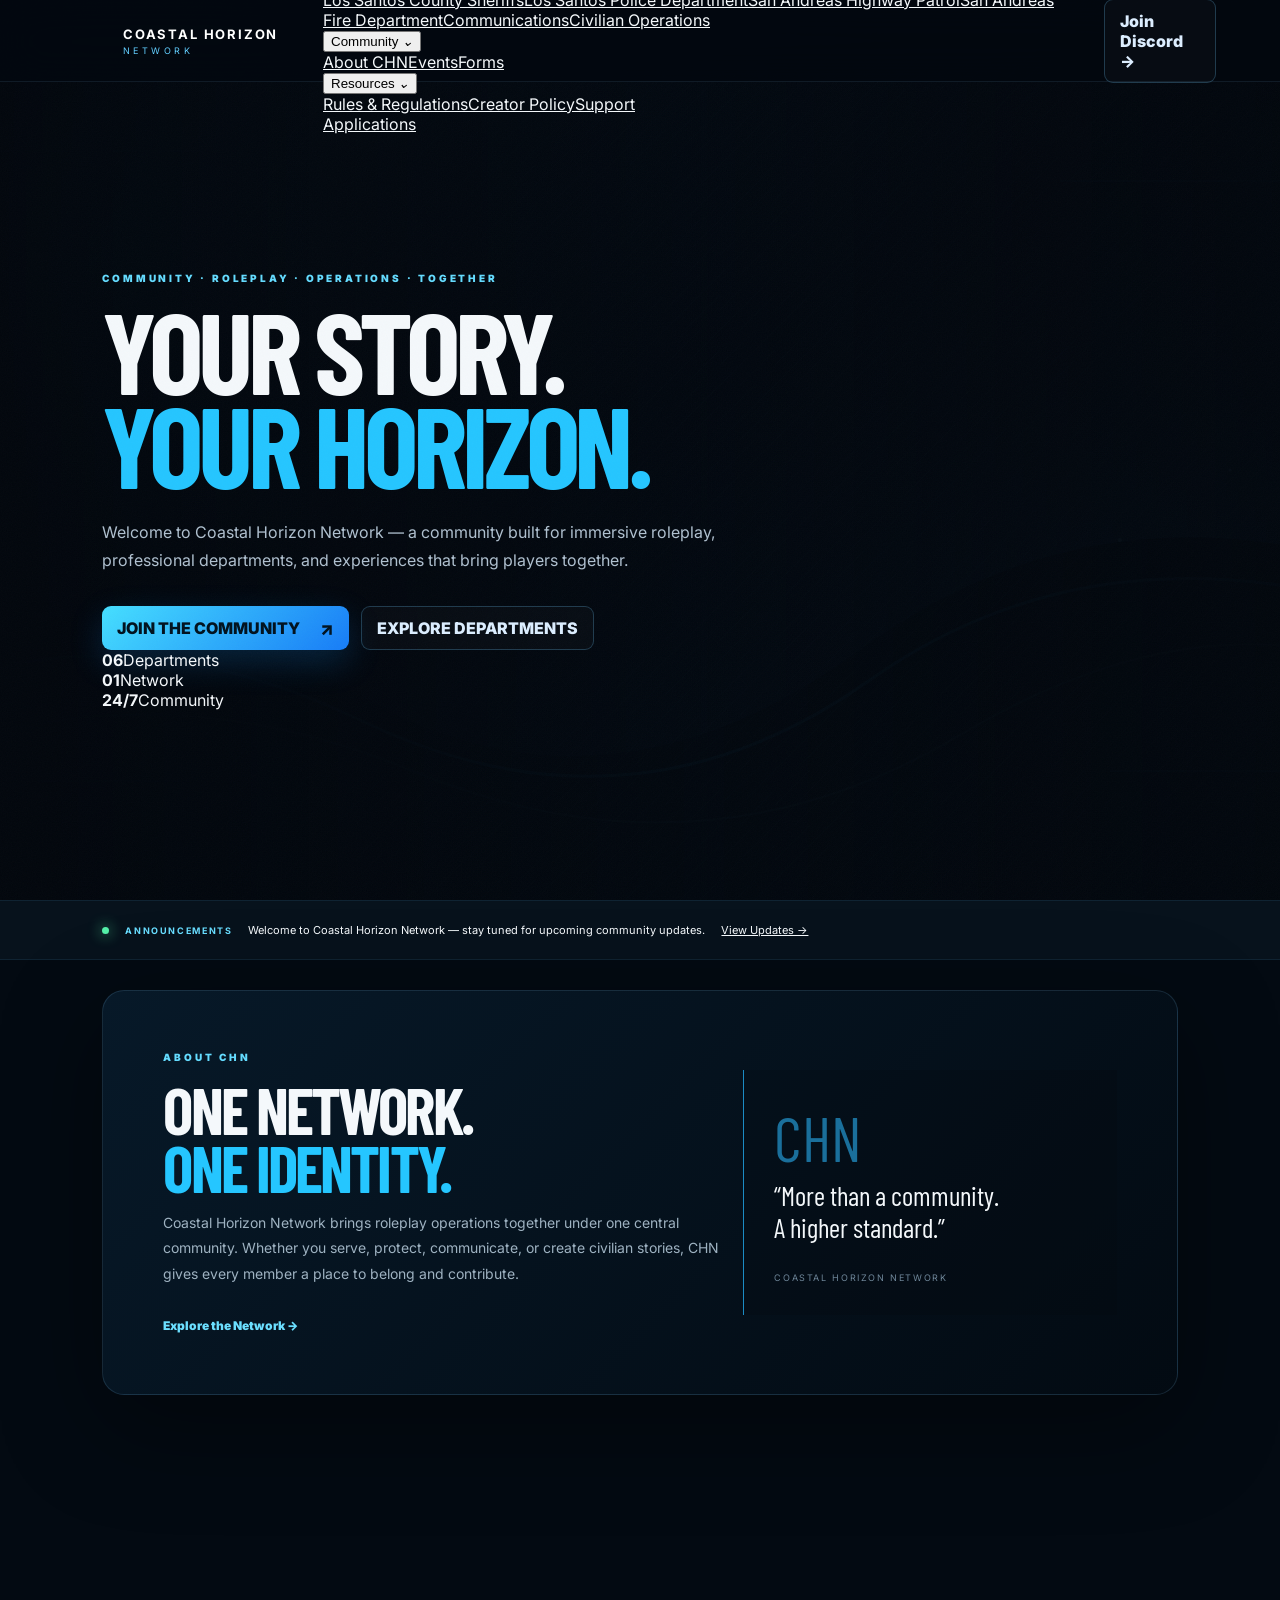
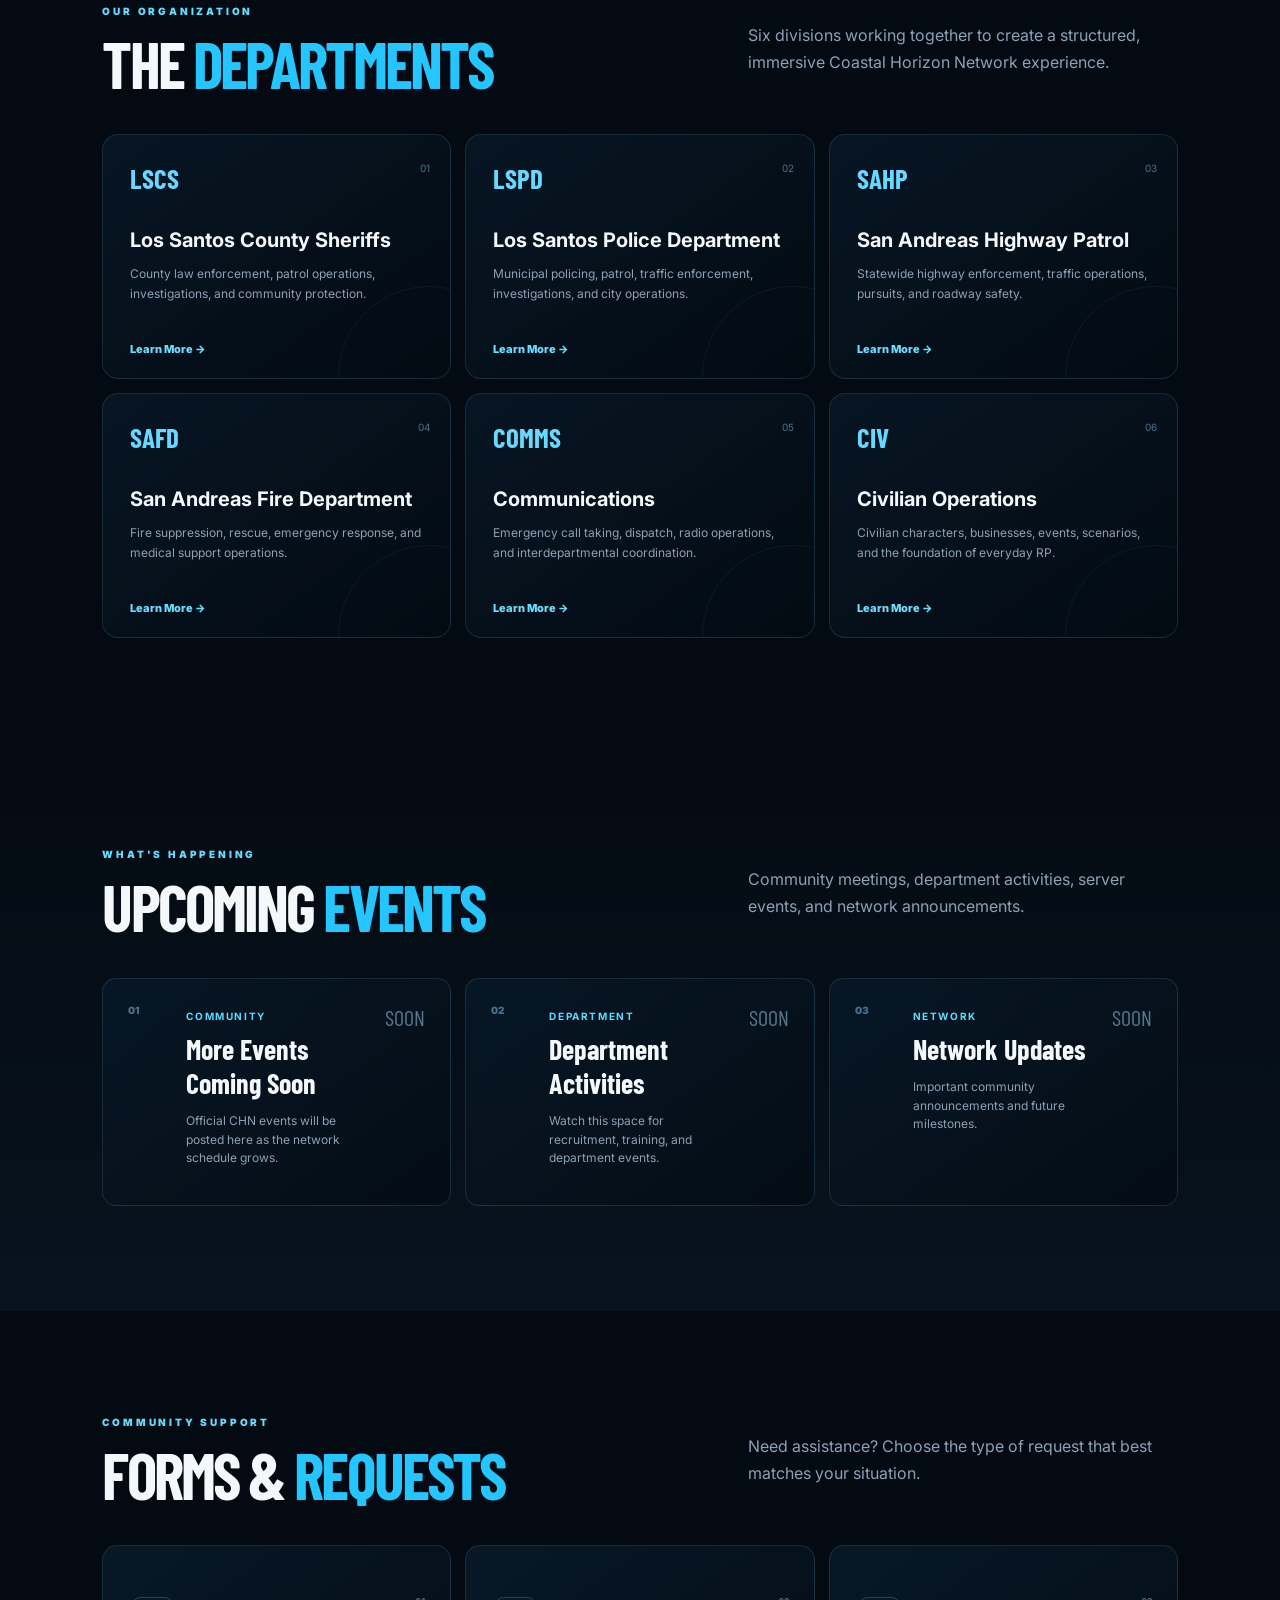
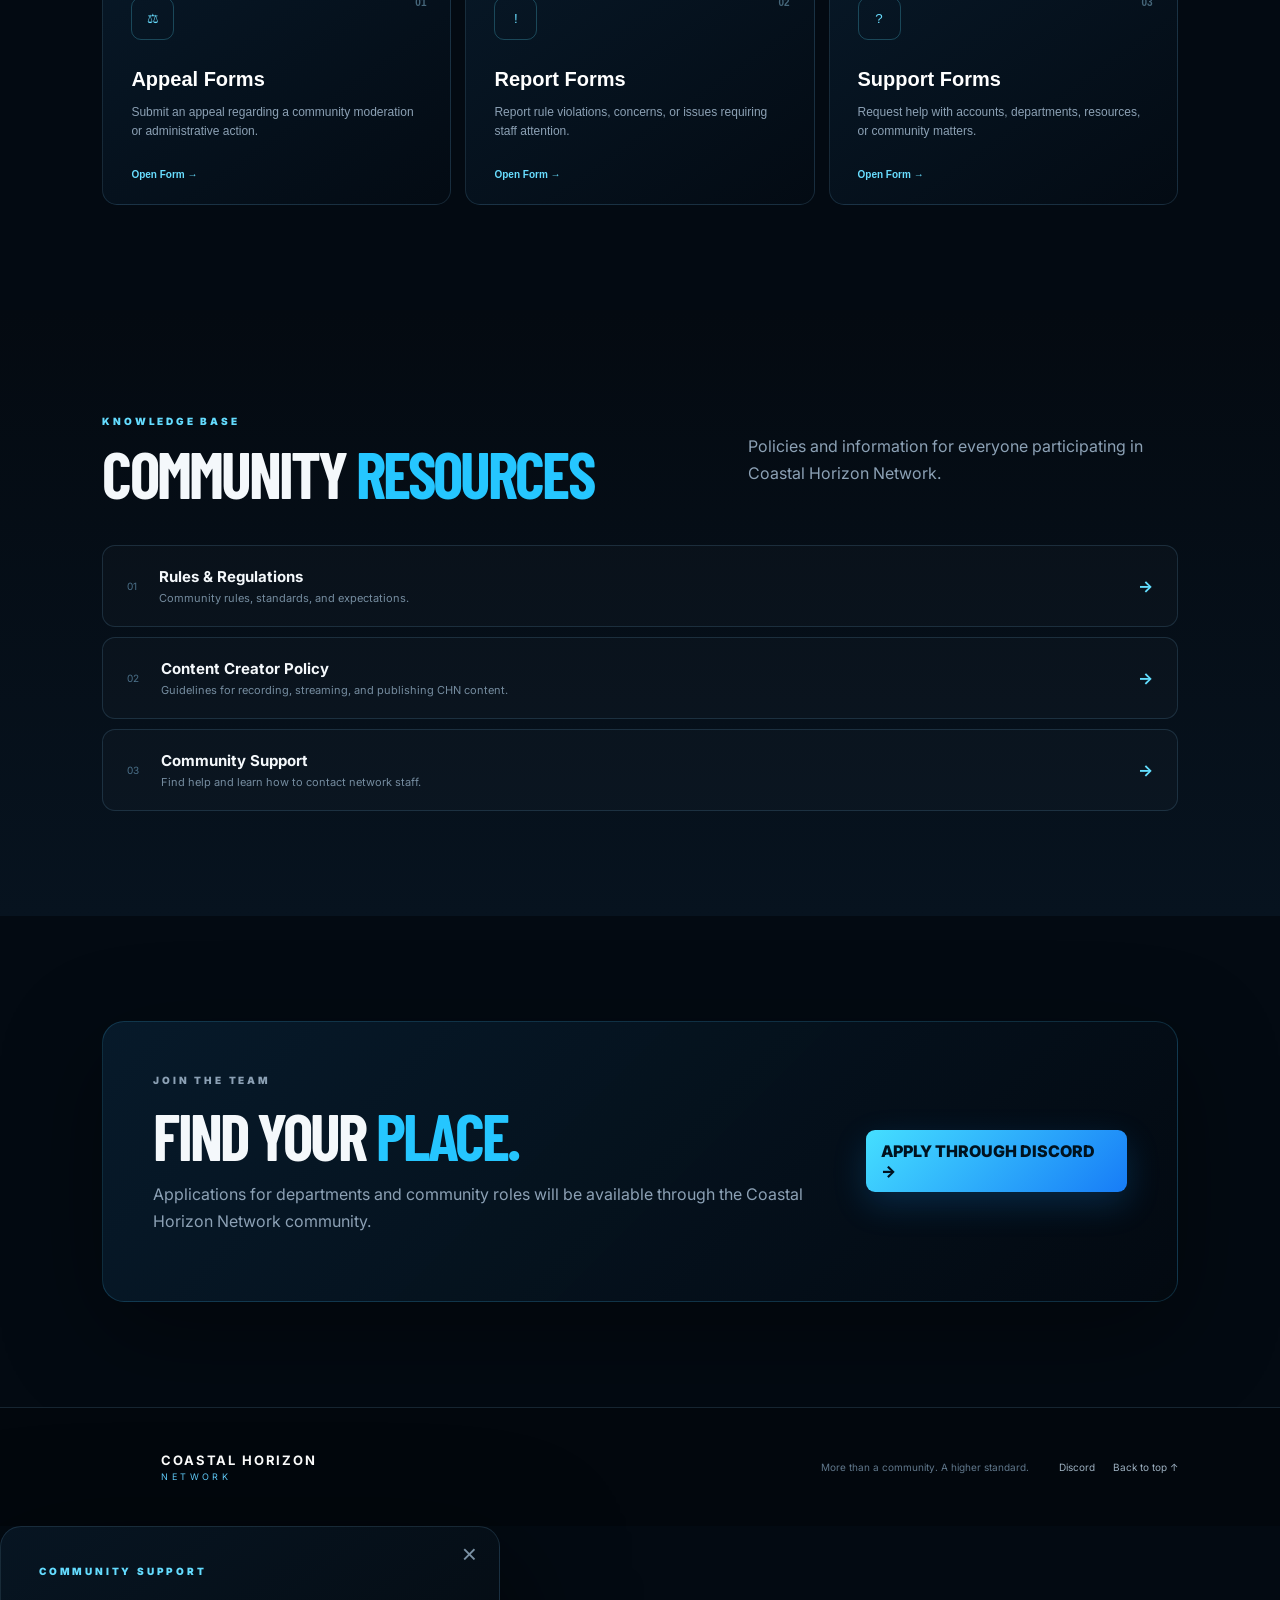
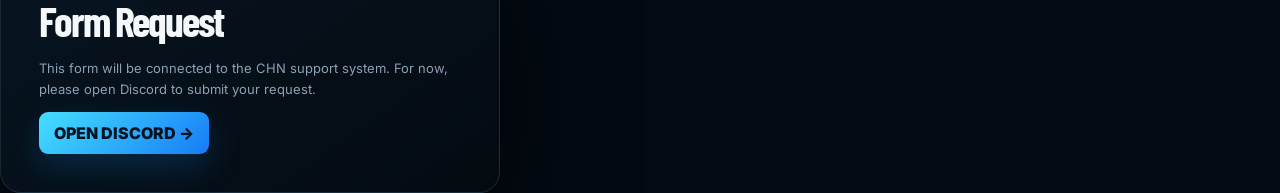
==== commit 092a5a6c: "Redesign CHN website homepage and departments" ====
--- a/index.html
+++ b/index.html
@@ -1 +1,72 @@
-<!doctype html><html lang="en"><head><meta charset="UTF-8"><meta name="viewport" content="width=device-width,initial-scale=1"><meta name="theme-color" content="#06111f"><meta name="description" content="Coastal Horizon Network — roleplay community portal."><title>Coastal Horizon Network</title><link rel="icon" href="assets/network-logo.svg" type="image/svg+xml"><link rel="stylesheet" href="styles.css"></head><body><div class="bg"></div><div class="grain"></div><header class="header"><a class="brand" href="#home"><img src="assets/network-logo.svg" alt="CHN"><span><b>COASTAL HORIZON</b><small>NETWORK</small></span></a><button class="mobile-menu" aria-label="Menu">☰</button><nav><a class="active" href="#home">Homepage</a><div class="dropdown"><button>Forms <i>⌄</i></button><div class="menu"><a href="#forms">Appeal Forms</a><a href="#forms">Report Forms</a><a href="#forms">Support Forms</a></div></div><div class="dropdown"><button>Departments <i>⌄</i></button><div class="menu"><a href="#departments">Los Santos County Sheriffs</a><a href="#departments">Los Santos Police Department</a><a href="#departments">San Andreas Highway Patrol</a><a href="#departments">San Andreas Fire Rescue</a><a href="#departments">San Andreas 9-1-1</a><a href="#departments">Civilian Operations</a></div></div><div class="dropdown"><button>Servers <i>⌄</i></button><div class="menu"><a href="#servers">Grand Theft Auto V</a><a href="#servers">Grand Theft Auto VI <em>Coming Soon</em></a><a href="#servers">Red Dead Redemption II <em>Closed</em></a><a href="#servers">Arma Reforger <em>Closed</em></a></div></div><div class="dropdown"><button>Resources <i>⌄</i></button><div class="menu"><a href="#resources">Rules &amp; Regulations</a><a href="#resources">Content Creator Policy</a><a href="#resources">Donation Policy</a></div></div><div class="dropdown"><button>RolePlay Resources <i>⌄</i></button><div class="menu locked"><a href="#roleplay" data-lock>🔒 CAD/MDT System</a><a href="#roleplay" data-lock>🔒 Department Documents</a><a href="#roleplay" data-lock>🔒 Community Roster</a><a href="#roleplay" data-lock>🔒 Postal Map</a></div></div><a href="#admin" class="admin-link">Admin Panel</a></nav><a class="login" href="https://discord.gg/7UMEmB86nq" target="_blank" rel="noreferrer">Join Discord <span>→</span></a></header><main><section id="home" class="hero"><div class="hero-copy"><p class="eyebrow">COMMUNITY · ROLEPLAY · OPERATIONS · TOGETHER</p><h1>MORE THAN A<br><strong>COMMUNITY.</strong></h1><p class="lead">Welcome to Coastal Horizon Network — a unified home for our members, departments, roleplay servers, resources, and community operations.</p><div class="actions"><a class="btn primary" href="https://discord.gg/7UMEmB86nq" target="_blank" rel="noreferrer">JOIN TODAY <span>↗</span></a><a class="btn outline" href="#departments">EXPLORE DEPARTMENTS</a></div><div class="stats"><div><b>06</b><span>Departments</span></div><div><b>01</b><span>Network</span></div><div><b>24/7</b><span>Community</span></div></div></div><div class="hero-mark"><div class="orbit"></div><img src="assets/network-logo.svg" alt=""></div></section><section class="announcement"><span class="pulse"></span><b>ANNOUNCEMENTS</b><p id="announcementText">Welcome to Coastal Horizon Network — stay tuned for upcoming community updates.</p><button id="announcementMore">View Updates →</button></section><section id="events" class="section"><div class="section-title"><div><p class="eyebrow">WHAT'S HAPPENING</p><h2>UPCOMING <strong>EVENTS</strong></h2></div><p>Stay connected with community meetings, server events, department activities, and network announcements.</p></div><div class="event-grid" id="eventGrid"><article class="event empty"><span>01</span><div><b>Community Event</b><h3>Coming Soon</h3><p>Event details will appear here when scheduled.</p></div><time>--/--</time></article><article class="event empty"><span>02</span><div><b>Department Event</b><h3>Coming Soon</h3><p>Event details will appear here when scheduled.</p></div><time>--/--</time></article><article class="event empty"><span>03</span><div><b>Network Event</b><h3>Coming Soon</h3><p>Event details will appear here when scheduled.</p></div><time>--/--</time></article></div></section><section class="about section"><div class="about-panel"><div><p class="eyebrow">ABOUT CHN</p><h2>ONE NETWORK.<br><strong>ONE IDENTITY.</strong></h2><p>Coastal Horizon Network brings our gaming and roleplay operations together under one central community. From law enforcement and fire rescue to communications and civilian operations, CHN provides a consistent place to connect, participate, and build experiences together.</p><a class="text-link" href="#departments">Explore the Network →</a></div><div class="quote"><span>CHN</span><p>“More than a community.<br> A higher standard.”</p><small>COASTAL HORIZON NETWORK</small></div></div></section><section id="departments" class="section"><div class="section-title"><div><p class="eyebrow">OUR ORGANIZATION</p><h2>THE <strong>DEPARTMENTS</strong></h2></div><p>Explore the operational divisions that make Coastal Horizon Network more than a server.</p></div><div class="cards dept"><article><i>01</i><b>LSCS</b><h3>Los Santos County Sheriffs</h3><p>County law enforcement, patrol operations, leadership, and department resources.</p><a href="#resources">Explore →</a></article><article><i>02</i><b>LSPD</b><h3>Los Santos Police Department</h3><p>Municipal policing, department operations, training, and member resources.</p><a href="#resources">Explore →</a></article><article><i>03</i><b>SAHP</b><h3>San Andreas Highway Patrol</h3><p>Highway enforcement, traffic operations, and statewide patrol resources.</p><a href="#resources">Explore →</a></article><article><i>04</i><b>SAFR</b><h3>San Andreas Fire Rescue</h3><p>Fire suppression, rescue operations, emergency medical services, and response.</p><a href="#resources">Explore →</a></article><article><i>05</i><b>911</b><h3>San Andreas 9-1-1</h3><p>Emergency communications, dispatch operations, and interdepartmental coordination.</p><a href="#resources">Explore →</a></article><article><i>06</i><b>CIV</b><h3>Civilian Operations</h3><p>Civilian roleplay, activities, community participation, and support.</p><a href="#resources">Explore →</a></article></div></section><section id="servers" class="section dark"><div class="section-title"><div><p class="eyebrow">SERVER NETWORK</p><h2>PLAY YOUR <strong>STORY.</strong></h2></div><p>Choose a current, upcoming, or archived experience within the Coastal Horizon Network.</p></div><div class="server-grid"><article class="server live"><div><span>LIVE</span><b>GTAV</b></div><h3>Grand Theft Auto V</h3><p>Primary CHN roleplay experience on PlayStation 5.</p><a href="https://discord.gg/7UMEmB86nq" target="_blank">Enter Community →</a></article><article class="server soon"><div><span>COMING SOON</span><b>GTA VI</b></div><h3>Grand Theft Auto VI</h3><p>Future Coastal Horizon Network roleplay experience.</p><em>Coming Soon</em></article><article class="server closed"><div><span>CLOSED</span><b>RDR II</b></div><h3>Red Dead Redemption II</h3><p>Archived CHN server experience.</p><em>Closed</em></article><article class="server closed"><div><span>CLOSED</span><b>ARMA</b></div><h3>Arma Reforger</h3><p>Archived CHN server experience.</p><em>Closed</em></article></div></section><section id="forms" class="section"><div class="section-title"><div><p class="eyebrow">COMMUNITY SUPPORT</p><h2>FORMS &amp; <strong>REQUESTS</strong></h2></div><p>Choose the form that best matches what you need help with.</p></div><div class="utility-grid"><button data-form="Appeal Forms"><b>01</b><span>⚖</span><h3>Appeal Forms</h3><p>Submit an appeal for a community moderation or administrative action.</p><strong>Open Form →</strong></button><button data-form="Report Forms"><b>02</b><span>!</span><h3>Report Forms</h3><p>Report rule violations, concerns, or issues that require staff attention.</p><strong>Open Form →</strong></button><button data-form="Support Forms"><b>03</b><span>?</span><h3>Support Forms</h3><p>Request assistance with accounts, departments, resources, or community matters.</p><strong>Open Form →</strong></button></div></section><section id="resources" class="section dark"><div class="section-title"><div><p class="eyebrow">KNOWLEDGE BASE</p><h2>COMMUNITY <strong>RESOURCES</strong></h2></div><p>Important policies and standards for everyone participating in Coastal Horizon Network.</p></div><div class="resource-list"><a href="#resources"><span>01</span><div><b>Rules &amp; Regulations</b><small>Community rules, standards, and expectations.</small></div><strong>→</strong></a><a href="#resources"><span>02</span><div><b>Content Creator Policy</b><small>Guidelines for recording, streaming, and publishing CHN content.</small></div><strong>→</strong></a><a href="#resources"><span>03</span><div><b>Donation Policy</b><small>Information regarding donations and community support.</small></div><strong>→</strong></a></div></section><section id="roleplay" class="section locked-section"><div class="lock-card"><div class="lock-icon">🔒</div><p class="eyebrow">RESTRICTED ACCESS</p><h2>ROLEPLAY <strong>RESOURCES</strong></h2><p>CAD/MDT, department documents, community roster, and postal map resources are protected behind the community access code.</p><button class="btn primary" id="unlockBtn">ENTER ACCESS CODE <span>→</span></button><div class="locked-items"><span>CAD / MDT SYSTEM</span><span>DEPARTMENT DOCUMENTS</span><span>COMMUNITY ROSTER</span><span>POSTAL MAP</span></div></div></section><section id="admin" class="admin section"><div class="admin-card"><div><p class="eyebrow">STAFF ONLY</p><h2>ADMIN <strong>PANEL</strong></h2><p>Access the backend management area for website content, including event postings and the announcements banner.</p></div><button class="btn outline" id="adminBtn">ADMIN LOGIN →</button></div></section></main><footer><div class="footer-main"><a class="brand" href="#home"><img src="assets/network-logo.svg" alt="CHN"><span><b>COASTAL HORIZON</b><small>NETWORK</small></span></a><p>More than a community. A higher standard.</p><div class="social"><a href="https://discord.gg/7UMEmB86nq" target="_blank">Discord</a><a href="#home">Back to top ↑</a></div></div><div class="footer-bottom"><span>© 2026 Coastal Horizon Network</span><span>Community · Roleplay · Operations · Together</span></div></footer><div class="modal" id="modal"><div class="modal-box"><button class="x" id="close">×</button><p class="eyebrow" id="modalEyebrow">ACCESS</p><h2 id="modalTitle">Enter Access Code</h2><p id="modalText">Enter the code to continue.</p><input id="codeInput" type="password" placeholder="Access code"><button class="btn primary" id="submitCode">Continue →</button><div id="modalStatus"></div></div></div><script src="chn-site.js"></script></body></html>+<!doctype html>
+<html lang="en">
+<head>
+<meta charset="UTF-8"><meta name="viewport" content="width=device-width,initial-scale=1">
+<meta name="theme-color" content="#06111f">
+<meta name="description" content="Coastal Horizon Network — community roleplay network.">
+<title>Coastal Horizon Network</title>
+<link rel="icon" href="assets/network-logo.svg" type="image/svg+xml">
+<link rel="preconnect" href="https://fonts.googleapis.com"><link rel="preconnect" href="https://fonts.gstatic.com" crossorigin>
+<link href="https://fonts.googleapis.com/css2?family=Barlow+Condensed:wght@500;600;700;800&family=Inter:wght@400;500;600;700;800&display=swap" rel="stylesheet">
+<link rel="stylesheet" href="styles.css">
+</head>
+<body>
+<div class="bg"></div><div class="grain"></div>
+<header class="header">
+<a class="brand" href="#home"><img src="assets/network-logo.svg" alt="CHN"><span><b>COASTAL HORIZON</b><small>NETWORK</small></span></a>
+<button class="mobile-menu" id="mobileMenu" aria-label="Open menu">☰</button>
+<nav id="nav">
+<a class="active" href="#home">Home</a>
+<div class="dropdown"><button>Departments <i>⌄</i></button><div class="menu">
+<a href="#departments">Los Santos County Sheriffs</a><a href="#departments">Los Santos Police Department</a><a href="#departments">San Andreas Highway Patrol</a><a href="#departments">San Andreas Fire Department</a><a href="#departments">Communications</a><a href="#departments">Civilian Operations</a>
+</div></div>
+<div class="dropdown"><button>Community <i>⌄</i></button><div class="menu"><a href="#about">About CHN</a><a href="#events">Events</a><a href="#forms">Forms</a></div></div>
+<div class="dropdown"><button>Resources <i>⌄</i></button><div class="menu"><a href="#resources">Rules & Regulations</a><a href="#resources">Creator Policy</a><a href="#resources">Support</a></div></div>
+<a href="#applications">Applications</a>
+</nav>
+<a class="login" href="https://discord.gg/7UMEmB86nq" target="_blank" rel="noreferrer">Join Discord <span>→</span></a>
+</header>
+
+<main>
+<section id="home" class="hero">
+<div class="hero-copy"><p class="eyebrow">COMMUNITY · ROLEPLAY · OPERATIONS · TOGETHER</p>
+<h1>YOUR STORY.<br><strong>YOUR HORIZON.</strong></h1>
+<p class="lead">Welcome to Coastal Horizon Network — a community built for immersive roleplay, professional departments, and experiences that bring players together.</p>
+<div class="actions"><a class="btn primary" href="https://discord.gg/7UMEmB86nq" target="_blank">JOIN THE COMMUNITY <span>↗</span></a><a class="btn outline" href="#departments">EXPLORE DEPARTMENTS</a></div>
+<div class="stats"><div><b>06</b><span>Departments</span></div><div><b>01</b><span>Network</span></div><div><b>24/7</b><span>Community</span></div></div>
+</div><div class="hero-mark"><div class="orbit"></div><img src="assets/network-logo.svg" alt="Coastal Horizon Network"></div>
+</section>
+
+<section class="announcement"><span class="pulse"></span><b>ANNOUNCEMENTS</b><p id="announcementText">Welcome to Coastal Horizon Network — stay tuned for upcoming community updates.</p><a href="#events">View Updates →</a></section>
+
+<section id="about" class="section about"><div class="about-panel"><div><p class="eyebrow">ABOUT CHN</p><h2>ONE NETWORK.<br><strong>ONE IDENTITY.</strong></h2><p>Coastal Horizon Network brings roleplay operations together under one central community. Whether you serve, protect, communicate, or create civilian stories, CHN gives every member a place to belong and contribute.</p><a class="text-link" href="#departments">Explore the Network →</a></div><div class="quote"><span>CHN</span><p>“More than a community.<br>A higher standard.”</p><small>COASTAL HORIZON NETWORK</small></div></div></section>
+
+<section id="departments" class="section"><div class="section-title"><div><p class="eyebrow">OUR ORGANIZATION</p><h2>THE <strong>DEPARTMENTS</strong></h2></div><p>Six divisions working together to create a structured, immersive Coastal Horizon Network experience.</p></div>
+<div class="cards dept">
+<article><i>01</i><b>LSCS</b><h3>Los Santos County Sheriffs</h3><p>County law enforcement, patrol operations, investigations, and community protection.</p><a href="#applications">Learn More →</a></article>
+<article><i>02</i><b>LSPD</b><h3>Los Santos Police Department</h3><p>Municipal policing, patrol, traffic enforcement, investigations, and city operations.</p><a href="#applications">Learn More →</a></article>
+<article><i>03</i><b>SAHP</b><h3>San Andreas Highway Patrol</h3><p>Statewide highway enforcement, traffic operations, pursuits, and roadway safety.</p><a href="#applications">Learn More →</a></article>
+<article><i>04</i><b>SAFD</b><h3>San Andreas Fire Department</h3><p>Fire suppression, rescue, emergency response, and medical support operations.</p><a href="#applications">Learn More →</a></article>
+<article><i>05</i><b>COMMS</b><h3>Communications</h3><p>Emergency call taking, dispatch, radio operations, and interdepartmental coordination.</p><a href="#applications">Learn More →</a></article>
+<article><i>06</i><b>CIV</b><h3>Civilian Operations</h3><p>Civilian characters, businesses, events, scenarios, and the foundation of everyday RP.</p><a href="#applications">Learn More →</a></article>
+</div></section>
+
+<section id="events" class="section dark"><div class="section-title"><div><p class="eyebrow">WHAT'S HAPPENING</p><h2>UPCOMING <strong>EVENTS</strong></h2></div><p>Community meetings, department activities, server events, and network announcements.</p></div>
+<div class="event-grid"><article class="event"><span>01</span><div><b>COMMUNITY</b><h3>More Events Coming Soon</h3><p>Official CHN events will be posted here as the network schedule grows.</p></div><time>SOON</time></article><article class="event"><span>02</span><div><b>DEPARTMENT</b><h3>Department Activities</h3><p>Watch this space for recruitment, training, and department events.</p></div><time>SOON</time></article><article class="event"><span>03</span><div><b>NETWORK</b><h3>Network Updates</h3><p>Important community announcements and future milestones.</p></div><time>SOON</time></article></div></section>
+
+<section id="forms" class="section"><div class="section-title"><div><p class="eyebrow">COMMUNITY SUPPORT</p><h2>FORMS & <strong>REQUESTS</strong></h2></div><p>Need assistance? Choose the type of request that best matches your situation.</p></div>
+<div class="utility-grid"><button data-form="Appeal Forms"><b>01</b><span>⚖</span><h3>Appeal Forms</h3><p>Submit an appeal regarding a community moderation or administrative action.</p><strong>Open Form →</strong></button>
+<button data-form="Report Forms"><b>02</b><span>!</span><h3>Report Forms</h3><p>Report rule violations, concerns, or issues requiring staff attention.</p><strong>Open Form →</strong></button>
+<button data-form="Support Forms"><b>03</b><span>?</span><h3>Support Forms</h3><p>Request help with accounts, departments, resources, or community matters.</p><strong>Open Form →</strong></button></div></section>
+
+<section id="resources" class="section dark"><div class="section-title"><div><p class="eyebrow">KNOWLEDGE BASE</p><h2>COMMUNITY <strong>RESOURCES</strong></h2></div><p>Policies and information for everyone participating in Coastal Horizon Network.</p></div>
+<div class="resource-list"><a href="#resources"><span>01</span><div><b>Rules & Regulations</b><small>Community rules, standards, and expectations.</small></div><strong>→</strong></a><a href="#resources"><span>02</span><div><b>Content Creator Policy</b><small>Guidelines for recording, streaming, and publishing CHN content.</small></div><strong>→</strong></a><a href="#resources"><span>03</span><div><b>Community Support</b><small>Find help and learn how to contact network staff.</small></div><strong>→</strong></a></div></section>
+
+<section id="applications" class="section locked-section"><div class="lock-card"><div><p class="eyebrow">JOIN THE TEAM</p><h2>FIND YOUR <strong>PLACE.</strong></h2><p>Applications for departments and community roles will be available through the Coastal Horizon Network community.</p></div><a class="btn primary" href="https://discord.gg/7UMEmB86nq" target="_blank">APPLY THROUGH DISCORD →</a></div></section>
+</main>
+
+<footer><div class="footer-main"><a class="brand" href="#home"><img src="assets/network-logo.svg" alt="CHN"><span><b>COASTAL HORIZON</b><small>NETWORK</small></span></a><p>More than a community. A higher standard.</p><div class="social"><a href="https://discord.gg/7UMEmB86nq" target="_blank">Discord</a><a href="#home">Back to top ↑</a></div></div><div class="footer-bottom"><span>© 2026 Coastal Horizon Network</span><span>Community · Roleplay · Operations · Together</span></div></footer>
+
+<div class="modal" id="modal"><button class="x" id="closeModal">×</button><p class="eyebrow">COMMUNITY SUPPORT</p><h2 id="modalTitle">Form Request</h2><p id="modalText">This form will be connected to the CHN support system. For now, please open Discord to submit your request.</p><a class="btn primary" href="https://discord.gg/7UMEmB86nq" target="_blank">OPEN DISCORD →</a></div>
+<script src="chn-site.js"></script>
+</body></html>
--- a/styles.css
+++ b/styles.css
@@ -1 +1 @@
-:root{--bg:#03070d;--panel:#07121e;--panel2:#0b1b2b;--line:rgba(103,174,230,.16);--text:#f6fbff;--muted:#8da2b6;--blue:#238dff;--cyan:#4edcff;--danger:#ff4653;--shadow:0 30px 100px rgba(0,0,0,.48)}*{box-sizing:border-box}html{scroll-behavior:smooth}body{margin:0;background:radial-gradient(circle at 75% 0,rgba(0,142,255,.13),transparent 28%),radial-gradient(circle at 10% 35%,rgba(0,220,255,.055),transparent 28%),var(--bg);color:var(--text);font-family:Inter,ui-sans-serif,system-ui,-apple-system,BlinkMacSystemFont,"Segoe UI",sans-serif}body.locked{overflow:hidden}a{color:inherit;text-decoration:none}button,input,textarea{font:inherit}.header{height:82px;position:sticky;top:0;z-index:60;display:flex;align-items:center;justify-content:space-between;gap:24px;padding:0 5vw;background:rgba(3,8,14,.84);backdrop-filter:blur(20px);border-bottom:1px solid rgba(135,202,244,.1)}.brand{display:flex;align-items:center;gap:11px;min-width:235px}.brand img{width:48px;height:48px;object-fit:contain}.brand span{display:flex;flex-direction:column}.brand b{font-size:13px;letter-spacing:.14em}.brand small{font-size:9px;letter-spacing:.38em;color:#62cfff;margin-top:3px}.nav{display:flex;align-items:center;gap:19px}.nav>a,.nav button{border:0;background:none;color:#9fb3c5;font-size:12px;font-weight:850;letter-spacing:.04em;cursor:pointer}.nav>a:hover,.nav button:hover{color:#fff}.dropdown{position:relative}.dropdown-menu{position:absolute;display:none;top:32px;left:50%;transform:translateX(-50%);width:220px;padding:9px;background:#07131f;border:1px solid var(--line);border-radius:13px;box-shadow:var(--shadow)}.dropdown-menu.open{display:grid}.dropdown-menu.wide{width:275px}.dropdown-menu a{padding:11px 12px;border-radius:8px;color:#b9cad9;font-size:12px}.dropdown-menu a:hover{background:rgba(55,179,255,.08);color:#fff}.dropdown-menu i{float:right;color:#6d8295;font-style:normal;font-size:9px}.header-actions{display:flex;gap:9px;align-items:center}.login,.outline,.join{border-radius:9px;padding:11px 15px;font-weight:850;cursor:pointer}.login,.outline{border:1px solid rgba(103,193,248,.25);background:rgba(255,255,255,.025);color:#dceeff}.join{display:inline-flex;gap:20px;align-items:center;border:0;background:linear-gradient(135deg,#45dfff,#177cf7);color:#00121f;box-shadow:0 12px 34px rgba(25,150,255,.2)}.join span{font-size:18px}.hero{min-height:calc(100vh - 82px);position:relative;overflow:hidden;display:flex;align-items:center;padding:110px 8vw;background:linear-gradient(90deg,rgba(2,7,13,.9),rgba(2,7,13,.5),rgba(2,7,13,.92)),url('assets/background.svg') center/cover no-repeat}.hero:after{content:"";position:absolute;inset:0;background:linear-gradient(90deg,rgba(3,7,13,.92) 0%,rgba(3,7,13,.46) 55%,rgba(3,7,13,.8) 100%);pointer-events:none}.hero-copy{position:relative;z-index:2;max-width:720px}.eyebrow{font-size:10px;font-weight:950;letter-spacing:.28em;color:#64dcff;margin:0 0 18px}.eyebrow span{display:inline-block;width:24px;height:2px;background:#4edcff;vertical-align:middle;margin-right:9px;box-shadow:0 0 14px #4edcff}.hero h1{font-size:clamp(55px,7vw,98px);line-height:.9;letter-spacing:-.065em;margin:0 0 28px}.hero h1 strong{display:block;color:#25c6ff;text-shadow:0 0 35px rgba(40,193,255,.18)}.hero-copy>p{max-width:620px;color:#b0c1d0;font-size:17px;line-height:1.7}.actions{display:flex;gap:12px;flex-wrap:wrap;margin-top:32px}.big{padding:15px 20px}.hero-stats{display:flex;gap:45px;margin-top:62px}.hero-stats div{display:flex;flex-direction:column;gap:4px}.hero-stats b{font-size:25px}.hero-stats small{font-size:9px;color:#71889d;letter-spacing:.17em;text-transform:uppercase}.hero-mark{position:absolute;right:7vw;top:50%;transform:translateY(-50%);z-index:1;text-align:center;color:rgba(113,210,255,.45);font-size:9px;letter-spacing:.35em}.hero-mark img{width:min(32vw,420px);opacity:.22;filter:drop-shadow(0 0 45px rgba(43,197,255,.2));display:block;margin:auto}.hero-mark span{margin:0 8px}.announcement{min-height:60px;padding:0 8vw;display:flex;align-items:center;gap:16px;background:#07121c;border-top:1px solid rgba(90,186,241,.1);border-bottom:1px solid rgba(90,186,241,.1);font-size:11px}.announcement b{font-size:9px;letter-spacing:.18em;color:#68ddff}.announcement strong{font-weight:700;color:#c5d5e2}.announcement a{margin-left:auto;color:#69dfff;font-weight:800}.pulse{width:7px;height:7px;border-radius:50%;background:#54efa8;box-shadow:0 0 14px #54efa8}.section{padding:105px 8vw}.section.dark{background:linear-gradient(180deg,#040a11,#07131f)}.section-head{display:flex;align-items:end;justify-content:space-between;gap:50px;margin-bottom:42px}.section-head h2{font-size:clamp(40px,5vw,67px);line-height:.95;letter-spacing:-.055em;margin:0}.section-head h2 em,.about-card h3 em,.lock-card em,.join-section em,.modal em{font-style:normal;color:#2bd2ff}.section-head>p{max-width:430px;color:var(--muted);line-height:1.7}.about-grid{display:grid;grid-template-columns:2fr 1fr 1fr;gap:14px}.about-card{min-height:190px;padding:27px;border:1px solid var(--line);border-radius:17px;background:linear-gradient(145deg,rgba(10,28,45,.78),rgba(5,12,20,.9));position:relative;box-shadow:var(--shadow)}.about-card.feature{grid-row:span 2;min-height:394px}.about-card>span{position:absolute;right:20px;top:20px;color:#4c647a;font-size:10px}.about-card h3{font-size:34px;line-height:1.05;margin:45px 0 17px}.about-card b{font-size:13px;letter-spacing:.15em}.about-card p{color:var(--muted);line-height:1.65;font-size:13px}.about-card a{position:absolute;bottom:25px;color:#69ddff;font-size:12px;font-weight:850}.grid{display:grid;gap:14px}.grid.six{grid-template-columns:repeat(3,1fr)}.grid article{min-height:220px;padding:27px;border:1px solid var(--line);border-radius:16px;background:linear-gradient(145deg,rgba(10,27,44,.7),rgba(3,11,18,.9));position:relative;overflow:hidden}.grid article:before{content:"";position:absolute;right:-70px;bottom:-90px;width:180px;height:180px;border:1px solid rgba(63,190,255,.08);border-radius:50%}.grid article>span{color:#51cfff;font-size:10px;font-weight:900}.grid h3{font-size:22px;line-height:1.15;margin:35px 0 11px}.grid p{color:var(--muted);font-size:13px;line-height:1.55}.server-grid{display:grid;grid-template-columns:repeat(4,1fr);gap:14px}.server{min-height:210px;padding:25px;border:1px solid var(--line);border-radius:16px;background:linear-gradient(145deg,#081522,#040a10);display:flex;flex-direction:column;justify-content:space-between}.server.active{border-color:rgba(72,219,255,.34);box-shadow:0 20px 70px rgba(0,157,255,.08)}.server h3{font-size:20px;margin:25px 0 7px}.server p{color:var(--muted);font-size:12px}.server>b{font-size:34px;color:rgba(103,218,255,.22);letter-spacing:-.05em}.status,.tag{display:inline-block;font-size:8px;font-weight:950;letter-spacing:.16em;padding:6px 8px;border-radius:5px}.live{background:rgba(64,238,163,.1);color:#62efad}.soon{background:rgba(83,187,255,.1);color:#6bd8ff}.closed{background:rgba(137,151,164,.1);color:#7d8c99}.resources{background:#050c14}.resource-list{display:grid;gap:10px}.resource-list a{display:flex;align-items:center;gap:22px;padding:21px 24px;border:1px solid var(--line);border-radius:13px;background:rgba(255,255,255,.018)}.resource-list a:hover{background:rgba(60,195,255,.05);border-color:rgba(80,204,255,.25)}.resource-list> a>span{font-size:10px;color:#4c718a}.resource-list div{display:flex;flex-direction:column;gap:5px}.resource-list b{font-size:15px}.resource-list small{color:#758c9f;font-size:11px}.resource-list strong{margin-left:auto;color:#63dfff}.protected{padding-top:45px}.lock-card{display:flex;align-items:center;justify-content:space-between;gap:35px;padding:50px;border-radius:22px;border:1px solid rgba(69,200,255,.18);background:linear-gradient(135deg,rgba(8,29,47,.85),rgba(3,10,17,.95));box-shadow:var(--shadow)}.lock-card h2,.join-section h2{font-size:clamp(35px,4.5vw,58px);line-height:.98;letter-spacing:-.05em;margin:0 0 15px}.lock-card p,.join-section p{color:var(--muted);max-width:680px;line-height:1.7}.events{padding-top:55px}.event-grid{display:grid;grid-template-columns:repeat(2,1fr);gap:14px}.event-card{display:flex;gap:22px;padding:25px;border:1px solid var(--line);border-radius:16px;background:rgba(255,255,255,.018)}.event-date{width:66px;height:78px;display:flex;flex-direction:column;align-items:center;justify-content:center;border:1px solid rgba(68,204,255,.2);border-radius:10px;background:rgba(33,184,255,.05);flex:none}.event-date strong{font-size:10px;color:#5fdcff;letter-spacing:.12em}.event-date b{font-size:28px}.tag{color:#65dcff;background:rgba(54,196,255,.08)}.event-card h3{margin:12px 0 7px}.event-card p{margin:0;color:var(--muted);font-size:12px;line-height:1.6}.join-section{display:flex;align-items:center;justify-content:space-between;gap:40px;background:linear-gradient(135deg,#071a29,#040a10)}footer{padding:35px 8vw;border-top:1px solid var(--line);display:flex;align-items:center;gap:30px;color:#60778b;font-size:10px}footer p{margin-left:auto}.footer-brand{display:flex;align-items:center;gap:10px}.footer-brand img{width:40px;height:40px}.footer-brand div{display:flex;flex-direction:column}.footer-brand b{font-size:10px;color:#dceaf5;letter-spacing:.13em}.footer-brand small{font-size:8px;color:#58caff;letter-spacing:.34em}.footer-links{display:flex;gap:18px}.footer-links a:hover{color:#fff}.footer-admin button{border:0;background:none;color:#5d7488;font-size:10px;cursor:pointer}.overlay{position:fixed;inset:0;z-index:100;display:none;align-items:center;justify-content:center;padding:20px;background:rgba(0,4,8,.78);backdrop-filter:blur(13px)}.overlay.open{display:flex}.modal{position:relative;width:min(500px,100%);padding:38px;border-radius:21px;border:1px solid var(--line);background:linear-gradient(145deg,#071522,#040a10);box-shadow:0 40px 120px rgba(0,0,0,.65)}.modal .x{position:absolute;right:16px;top:11px;border:0;background:none;color:#7b92a5;font-size:26px;cursor:pointer}.modal h2{font-size:38px;letter-spacing:-.05em;margin:5px 0 12px}.modal p:not(.eyebrow){color:var(--muted);font-size:13px;line-height:1.6}.modal form{display:flex;gap:9px;margin-top:22px}.modal input,.admin-grid input,.admin-grid textarea{width:100%;border:1px solid rgba(104,187,231,.15);background:#04101a;color:#fff;border-radius:9px;padding:13px;outline:none}.modal input:focus,.admin-grid input:focus,.admin-grid textarea:focus{border-color:#238dff}.modal small{display:block;margin-top:12px;color:#ff8790}.admin-panel{display:none;background:#03070d;border-top:1px solid var(--line);padding:90px 8vw}.admin-panel.visible{display:block}.admin-inner{max-width:1100px;margin:auto}.admin-grid{display:grid;grid-template-columns:1fr 1fr;gap:15px}.admin-grid form{padding:25px;border:1px solid var(--line);border-radius:16px;background:#07121d}.admin-grid h3{margin-top:0}.admin-grid textarea{min-height:120px;resize:vertical;margin:10px 0}.admin-grid input{margin-bottom:10px}.admin-note{color:#63798c;font-size:11px;margin-top:18px}@media(max-width:1100px){.nav{gap:9px}.server-grid{grid-template-columns:repeat(2,1fr)}.hero-mark{opacity:.35}.about-grid{grid-template-columns:1fr 1fr}.about-card.feature{grid-row:auto;grid-column:span 2}}@media(max-width:850px){.header{padding:0 4vw}.nav{display:none}.hero{padding:85px 5vw}.hero-mark{right:-50px}.hero-mark img{width:360px}.section{padding:80px 5vw}.section-head{display:block}.section-head>p{margin-top:18px}.grid.six{grid-template-columns:repeat(2,1fr)}.join-section,.lock-card{display:block}.join-section .join,.lock-card .outline{margin-top:25px}footer{padding:28px 5vw;flex-wrap:wrap}.footer-links{order:3;width:100%}.footer-admin{order:4}footer p{margin-left:0}.announcement{padding:0 5vw}}@media(max-width:600px){.brand{min-width:0}.brand span{display:none}.header-actions .login{display:none}.header-actions .join{padding:10px 12px;font-size:11px}.hero{min-height:690px}.hero h1{font-size:54px}.hero-mark{display:none}.hero-stats{gap:20px}.about-grid,.grid.six,.server-grid,.event-grid,.admin-grid{grid-template-columns:1fr}.about-card.feature{grid-column:auto}.announcement{gap:9px;flex-wrap:wrap;padding:13px 5vw}.announcement a{margin-left:0}.dropdown-menu{position:fixed;top:75px;left:15px;transform:none;width:calc(100vw - 30px)}.modal form{display:grid}.modal{padding:28px 22px}}
+@import url('https://fonts.googleapis.com/css2?family=Barlow+Condensed:wght@500;600;700;800&family=Inter:wght@400;500;600;700;800&display=swap');:root{--bg:#030a12;--panel:#071421;--panel2:#0b1c2c;--line:rgba(125,191,235,.16);--text:#f4f8fb;--muted:#8ca1b5;--blue:#19a9ff;--cyan:#57ddff;--shadow:0 30px 100px rgba(0,0,0,.4)}*{box-sizing:border-box}html{scroll-behavior:smooth}body{margin:0;background:var(--bg);color:var(--text);font-family:Inter,Arial,sans-serif}body.locked{overflow:hidden}.bg{position:fixed;inset:0;background:linear-gradient(90deg,rgba(3,10,18,.9),rgba(3,10,18,.68)),url('assets/background.svg') center/cover no-repeat;z-index:-3}.grain{position:fixed;inset:0;opacity:.025;pointer-events:none;z-index:20;background-image:url("data:image/svg+xml,%3Csvg xmlns='http://www.w3.org/2000/svg' width='180' height='180'%3E%3Cfilter id='n'%3E%3CfeTurbulence type='fractalNoise' baseFrequency='.8' numOctaves='3'/%3E%3C/filter%3E%3Crect width='100%25' height='100%25' filter='url(%23n)'/%3E%3C/svg%3E")}a{color:inherit}.header{height:82px;position:sticky;top:0;z-index:60;display:flex;align-items:center;justify-content:space-between;gap:24px;padding:0 5vw;background:rgba(3,8,14,.86);backdrop-filter:blur(20px);border-bottom:1px solid rgba(135,202,244,.1)}.brand{display:flex;align-items:center;gap:11px;min-width:235px;text-decoration:none;color:#fff}.brand img{width:48px;height:48px;object-fit:contain}.brand span{display:flex;flex-direction:column}.brand b{font-size:13px;letter-spacing:.14em}.brand small{font-size:9px;letter-spacing:.38em;color:#62cfff;margin-top:3px}.nav{display:flex;align-items:center;gap:18px}.nav>a,.nav button{border:0;background:none;color:#9fb3c5;font-size:11px;font-weight:850;letter-spacing:.04em;cursor:pointer;text-decoration:none}.nav>a:hover,.nav button:hover{color:#fff}.dropdown{position:relative}.dropdown-menu{position:absolute;display:none;top:32px;left:50%;transform:translateX(-50%);width:230px;padding:9px;background:#07131f;border:1px solid var(--line);border-radius:13px;box-shadow:var(--shadow)}.dropdown-menu.open{display:grid}.dropdown-menu a{padding:11px 12px;border-radius:8px;color:#b9cad9;font-size:11px;text-decoration:none}.dropdown-menu a:hover{background:rgba(55,179,255,.08);color:#fff}.dropdown-menu i,.dropdown-menu em{float:right;color:#6d8295;font-style:normal;font-size:9px}.header-actions{display:flex;gap:9px;align-items:center}.login,.outline,.join,.btn{border-radius:9px;padding:11px 15px;font-weight:850;cursor:pointer;text-decoration:none}.login,.outline{border:1px solid rgba(103,193,248,.25);background:rgba(255,255,255,.025);color:#dceeff}.join,.btn.primary{display:inline-flex;gap:20px;align-items:center;border:0;background:linear-gradient(135deg,#45dfff,#177cf7);color:#00121f;box-shadow:0 12px 34px rgba(25,150,255,.2)}.join span,.btn span{font-size:18px}.hero{min-height:calc(100vh - 82px);position:relative;overflow:hidden;display:flex;align-items:center;padding:110px 8vw}.hero:after{content:"";position:absolute;inset:0;background:linear-gradient(90deg,rgba(3,7,13,.88),rgba(3,7,13,.4) 55%,rgba(3,7,13,.8));pointer-events:none}.hero-copy{position:relative;z-index:2;max-width:720px}.eyebrow{font-size:10px;font-weight:950;letter-spacing:.28em;color:#64dcff;margin:0 0 18px}.hero h1{font-family:'Barlow Condensed';font-size:clamp(70px,9vw,125px);line-height:.82;letter-spacing:-.045em;margin:0}.hero h1 strong,.section-title strong,.about h2 strong,.lock-card strong,.join-section em{color:#25c6ff}.lead{max-width:620px;color:#b0c1d0;font-size:16px;line-height:1.75;margin:28px 0}.actions{display:flex;gap:12px;flex-wrap:wrap;margin-top:32px}.hero-stats{display:flex;gap:45px;margin-top:62px}.hero-stats div{display:flex;flex-direction:column;gap:4px}.hero-stats b{font-family:'Barlow Condensed';font-size:29px}.hero-stats small{font-size:9px;color:#71889d;letter-spacing:.17em;text-transform:uppercase}.hero-mark{position:absolute;right:7vw;top:50%;transform:translateY(-50%);z-index:1;text-align:center;color:rgba(113,210,255,.45);font-size:9px;letter-spacing:.35em}.hero-mark img{width:min(32vw,420px);opacity:.2;filter:drop-shadow(0 0 45px rgba(43,197,255,.2));display:block;margin:auto}.hero-mark span{margin:0 8px}.announcement{min-height:60px;padding:0 8vw;display:flex;align-items:center;gap:16px;background:#07121c;border-top:1px solid rgba(90,186,241,.1);border-bottom:1px solid rgba(90,186,241,.1);font-size:11px}.announcement b{font-size:9px;letter-spacing:.18em;color:#68ddff}.announcement strong{font-weight:700;color:#c5d5e2}.announcement button{margin-left:auto;background:none;border:0;color:#69dfff;font-weight:800;cursor:pointer}.pulse{width:7px;height:7px;border-radius:50%;background:#54efa8;box-shadow:0 0 14px #54efa8}.section{padding:105px 8vw}.section.dark{background:linear-gradient(180deg,#040a11,#07131f)}.section-title{display:flex;align-items:end;justify-content:space-between;gap:50px;margin-bottom:42px}.section-title h2,.about h2,.lock-card h2,.join-section h2{font-family:'Barlow Condensed';font-size:clamp(40px,5vw,67px);line-height:.9;letter-spacing:-.045em;margin:0}.section-title h2 em,.about-card h3 em,.lock-card em,.join-section em{font-style:normal;color:#2bd2ff}.section-title>p{max-width:430px;color:var(--muted);line-height:1.7}.event-grid{display:grid;grid-template-columns:repeat(3,1fr);gap:14px}.event{min-height:190px;display:grid;grid-template-columns:40px 1fr auto;gap:18px;padding:25px;border:1px solid var(--line);border-radius:14px;background:linear-gradient(145deg,rgba(8,25,40,.82),rgba(4,12,20,.85))}.event>span{color:#47708b;font-size:10px;font-weight:900}.event b{font-size:10px;letter-spacing:.16em;color:var(--cyan);text-transform:uppercase}.event h3{font-family:'Barlow Condensed';font-size:28px;margin:8px 0}.event p{color:var(--muted);font-size:12px;line-height:1.55}.event time{font-family:'Barlow Condensed';font-size:22px;color:#58768a}.about{padding-top:30px}.about-panel{display:grid;grid-template-columns:1.2fr .8fr;gap:20px;padding:60px;border-radius:22px;border:1px solid var(--line);background:linear-gradient(135deg,rgba(8,28,45,.85),rgba(3,11,19,.86));box-shadow:var(--shadow)}.about-panel>div:first-child>p:not(.eyebrow){color:#9eb2c1;line-height:1.8;max-width:650px;font-size:14px}.text-link{display:inline-block;color:#6bdfff;text-decoration:none;font-size:12px;font-weight:900;margin-top:18px}.quote{align-self:center;padding:30px;border-left:1px solid #1b8bc4;background:rgba(0,0,0,.12)}.quote span{font-family:'Barlow Condensed';font-size:62px;color:#1a6f9b}.quote p{font-family:'Barlow Condensed';font-size:27px;margin:5px 0 22px}.quote small{color:#6f879a;letter-spacing:.18em;font-size:9px}.cards{display:grid;grid-template-columns:repeat(3,1fr);gap:14px}.cards article{min-height:245px;padding:27px;border:1px solid var(--line);border-radius:16px;background:linear-gradient(145deg,rgba(10,27,44,.7),rgba(3,11,18,.9));position:relative;overflow:hidden}.cards article:before{content:"";position:absolute;right:-70px;bottom:-90px;width:180px;height:180px;border:1px solid rgba(63,190,255,.08);border-radius:50%}.cards article i{font-style:normal;color:#4c728a;font-size:10px;position:absolute;right:20px}.cards article b{font-family:'Barlow Condensed';font-size:27px;color:#65d9ff}.cards h3{font-size:20px;line-height:1.15;margin:35px 0 11px}.cards p{color:var(--muted);font-size:12px;line-height:1.6}.cards a{position:absolute;bottom:22px;color:#69ddff;font-size:11px;font-weight:850;text-decoration:none}.server-grid{display:grid;grid-template-columns:repeat(4,1fr);gap:14px}.server{min-height:210px;padding:25px;border:1px solid var(--line);border-radius:16px;background:linear-gradient(145deg,#081522,#040a10);display:flex;flex-direction:column;justify-content:space-between}.server.live{border-color:rgba(72,219,255,.34);box-shadow:0 20px 70px rgba(0,157,255,.08)}.server h3{font-size:20px;margin:25px 0 7px}.server p{color:var(--muted);font-size:12px}.server>b{font-family:'Barlow Condensed';font-size:34px;color:rgba(103,218,255,.22)}.server a,.server em{display:inline-block;margin-top:22px;color:#68dfff;font-size:10px;font-style:normal;font-weight:900;text-decoration:none}.server.closed{opacity:.62}.utility-grid{display:grid;grid-template-columns:repeat(3,1fr);gap:14px}.utility-grid button{position:relative;text-align:left;padding:28px;min-height:260px;border:1px solid var(--line);border-radius:15px;background:linear-gradient(145deg,rgba(9,28,44,.82),rgba(4,12,20,.82));color:#fff;cursor:pointer}.utility-grid button:hover{transform:translateY(-3px);border-color:rgba(87,221,255,.35)}.utility-grid b{position:absolute;right:24px;color:#46677b;font-size:10px}.utility-grid span{display:grid;place-items:center;width:43px;height:43px;border:1px solid rgba(87,221,255,.25);border-radius:10px;color:#68ddff}.utility-grid h3{font-size:20px;margin:28px 0 10px}.utility-grid p{font-size:12px;color:var(--muted);line-height:1.6}.utility-grid strong{position:absolute;bottom:24px;color:#68ddff;font-size:10px}.resource-list{display:grid;gap:10px}.resource-list a{display:flex;align-items:center;gap:22px;padding:21px 24px;border:1px solid var(--line);border-radius:13px;background:rgba(255,255,255,.018);text-decoration:none}.resource-list a:hover{background:rgba(60,195,255,.05);border-color:rgba(80,204,255,.25)}.resource-list> a>span{font-size:10px;color:#4c718a}.resource-list div{display:flex;flex-direction:column;gap:5px}.resource-list b{font-size:15px}.resource-list small{color:#758c9f;font-size:11px}.resource-list strong{margin-left:auto;color:#63dfff}.protected{padding-top:45px}.lock-card{display:flex;align-items:center;justify-content:space-between;gap:35px;padding:50px;border-radius:22px;border:1px solid rgba(69,200,255,.18);background:linear-gradient(135deg,rgba(8,29,47,.85),rgba(3,10,17,.95));box-shadow:var(--shadow)}.lock-card p{color:var(--muted);max-width:680px;line-height:1.7}.events{padding-top:55px}.event-card{display:flex;gap:22px;padding:25px;border:1px solid var(--line);border-radius:16px;background:rgba(255,255,255,.018)}.event-date{width:66px;height:78px;display:flex;flex-direction:column;align-items:center;justify-content:center;border:1px solid rgba(68,204,255,.2);border-radius:10px;background:rgba(33,184,255,.05);flex:none}.event-date strong{font-size:10px;color:#5fdcff;letter-spacing:.12em}.event-date b{font-size:28px}.tag{display:inline-block;color:#65dcff;background:rgba(54,196,255,.08);font-size:8px;font-weight:950;letter-spacing:.16em;padding:6px 8px;border-radius:5px}.event-card h3{margin:12px 0 7px}.event-card p{margin:0;color:var(--muted);font-size:12px;line-height:1.6}.join-section{display:flex;align-items:center;justify-content:space-between;gap:40px;background:linear-gradient(135deg,#071a29,#040a10)}.join-section p{color:var(--muted);line-height:1.7}.admin-panel{display:none;background:#03070d;border-top:1px solid var(--line);padding:90px 8vw}.admin-panel.visible{display:block}.admin-inner{max-width:1100px;margin:auto}.admin-grid{display:grid;grid-template-columns:1fr 1fr;gap:15px}.admin-grid form{padding:25px;border:1px solid var(--line);border-radius:16px;background:#07121d}.admin-grid h3{margin-top:0}.admin-grid textarea{width:100%;min-height:120px;resize:vertical;margin:10px 0}.admin-grid input{width:100%;margin-bottom:10px}.admin-grid input,.admin-grid textarea{border:1px solid rgba(104,187,231,.15);background:#04101a;color:#fff;border-radius:9px;padding:13px;outline:none}.admin-note{color:#63798c;font-size:11px;margin-top:18px}footer{padding:35px 8vw;border-top:1px solid var(--line);display:flex;align-items:center;gap:30px;color:#60778b;font-size:10px;background:#02070d}.footer-main{display:flex;align-items:center;gap:30px;width:100%}.footer-main p{margin-left:auto}.footer-brand{display:flex;align-items:center;gap:10px}.footer-brand img{width:40px;height:40px}.footer-brand div{display:flex;flex-direction:column}.footer-brand b{font-size:10px;color:#dceaf5;letter-spacing:.13em}.footer-brand small{font-size:8px;color:#58caff;letter-spacing:.34em}.social{display:flex;gap:18px}.social a{color:#9db0c0;text-decoration:none}.footer-bottom{display:none}.overlay{position:fixed;inset:0;z-index:100;display:none;align-items:center;justify-content:center;padding:20px;background:rgba(0,4,8,.78);backdrop-filter:blur(13px)}.overlay.open{display:flex}.modal{position:relative;width:min(500px,100%);padding:38px;border-radius:21px;border:1px solid var(--line);background:linear-gradient(145deg,#071522,#040a10);box-shadow:0 40px 120px rgba(0,0,0,.65)}.modal .x{position:absolute;right:16px;top:11px;border:0;background:none;color:#7b92a5;font-size:26px;cursor:pointer}.modal h2{font-family:'Barlow Condensed';font-size:42px;letter-spacing:-.05em;margin:5px 0 12px}.modal p:not(.eyebrow){color:var(--muted);font-size:13px;line-height:1.6}.modal form{display:flex;gap:9px;margin-top:22px}.modal input{width:100%;border:1px solid rgba(104,187,231,.15);background:#04101a;color:#fff;border-radius:9px;padding:13px;outline:none}.modal small{display:block;margin-top:12px;color:#ff8790}.mobile-menu{display:none}@media(max-width:1100px){.nav{gap:9px}.server-grid{grid-template-columns:repeat(2,1fr)}.cards{grid-template-columns:repeat(2,1fr)}.hero-mark{opacity:.35}.about-grid{grid-template-columns:1fr 1fr}}@media(max-width:850px){.header{padding:0 4vw}.nav{display:none}.mobile-menu{display:block;background:none;border:0;color:#fff;font-size:22px}.hero{padding:85px 5vw}.hero-mark{right:-50px}.hero-mark img{width:360px}.section{padding:80px 5vw}.section-title{display:block}.section-title>p{margin-top:18px}.grid.six{grid-template-columns:repeat(2,1fr)}.join-section,.lock-card{display:block}.join-section .join,.lock-card .outline{margin-top:25px}.about-panel{grid-template-columns:1fr;padding:40px}.event-grid,.utility-grid{grid-template-columns:1fr}.footer-main{flex-wrap:wrap}.footer-links{order:3;width:100%}.header nav.mobile-open{display:flex;position:absolute;top:82px;left:0;right:0;background:#040c14;flex-direction:column;align-items:stretch;padding:10px 5vw;max-height:80vh;overflow:auto}.header nav.mobile-open>a,.header nav.mobile-open .dropdown>button{padding:14px 0}.header nav.mobile-open .dropdown-menu{position:static;transform:none;width:auto;box-shadow:none}.dropdown.open .dropdown-menu{display:grid}}@media(max-width:600px){.brand{min-width:0}.brand span{display:none}.header-actions .login{display:none}.header-actions .join{padding:10px 12px;font-size:10px}.hero{min-height:690px}.hero h1{font-size:64px}.hero-mark{display:none}.hero-stats{gap:22px}.about-grid,.cards,.server-grid,.event-grid,.admin-grid{grid-template-columns:1fr}.announcement{gap:9px;flex-wrap:wrap;padding:13px 5vw}.announcement button{margin-left:0}.modal form{display:grid}.modal{padding:28px 22px}footer{padding:28px 5vw}.footer-main{display:block}.footer-main p{margin:18px 0}.social{margin-top:18px}}
